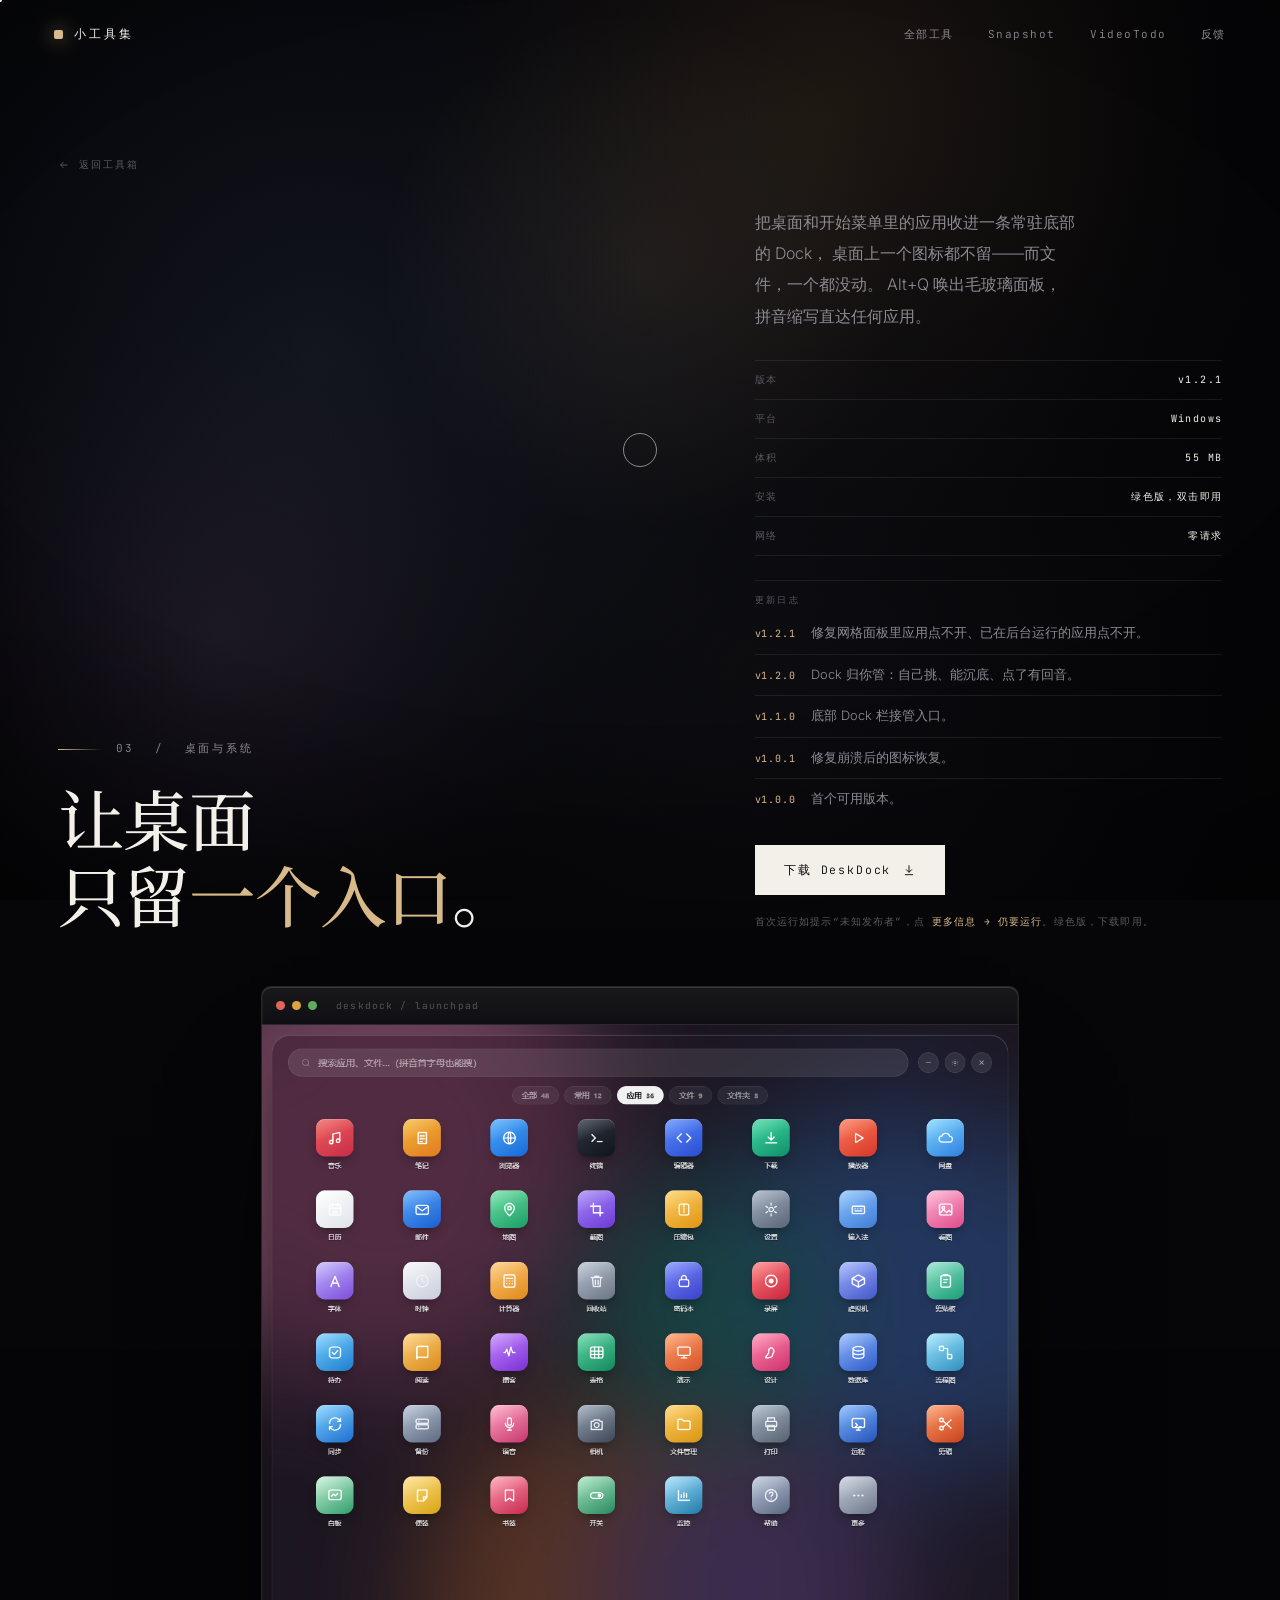
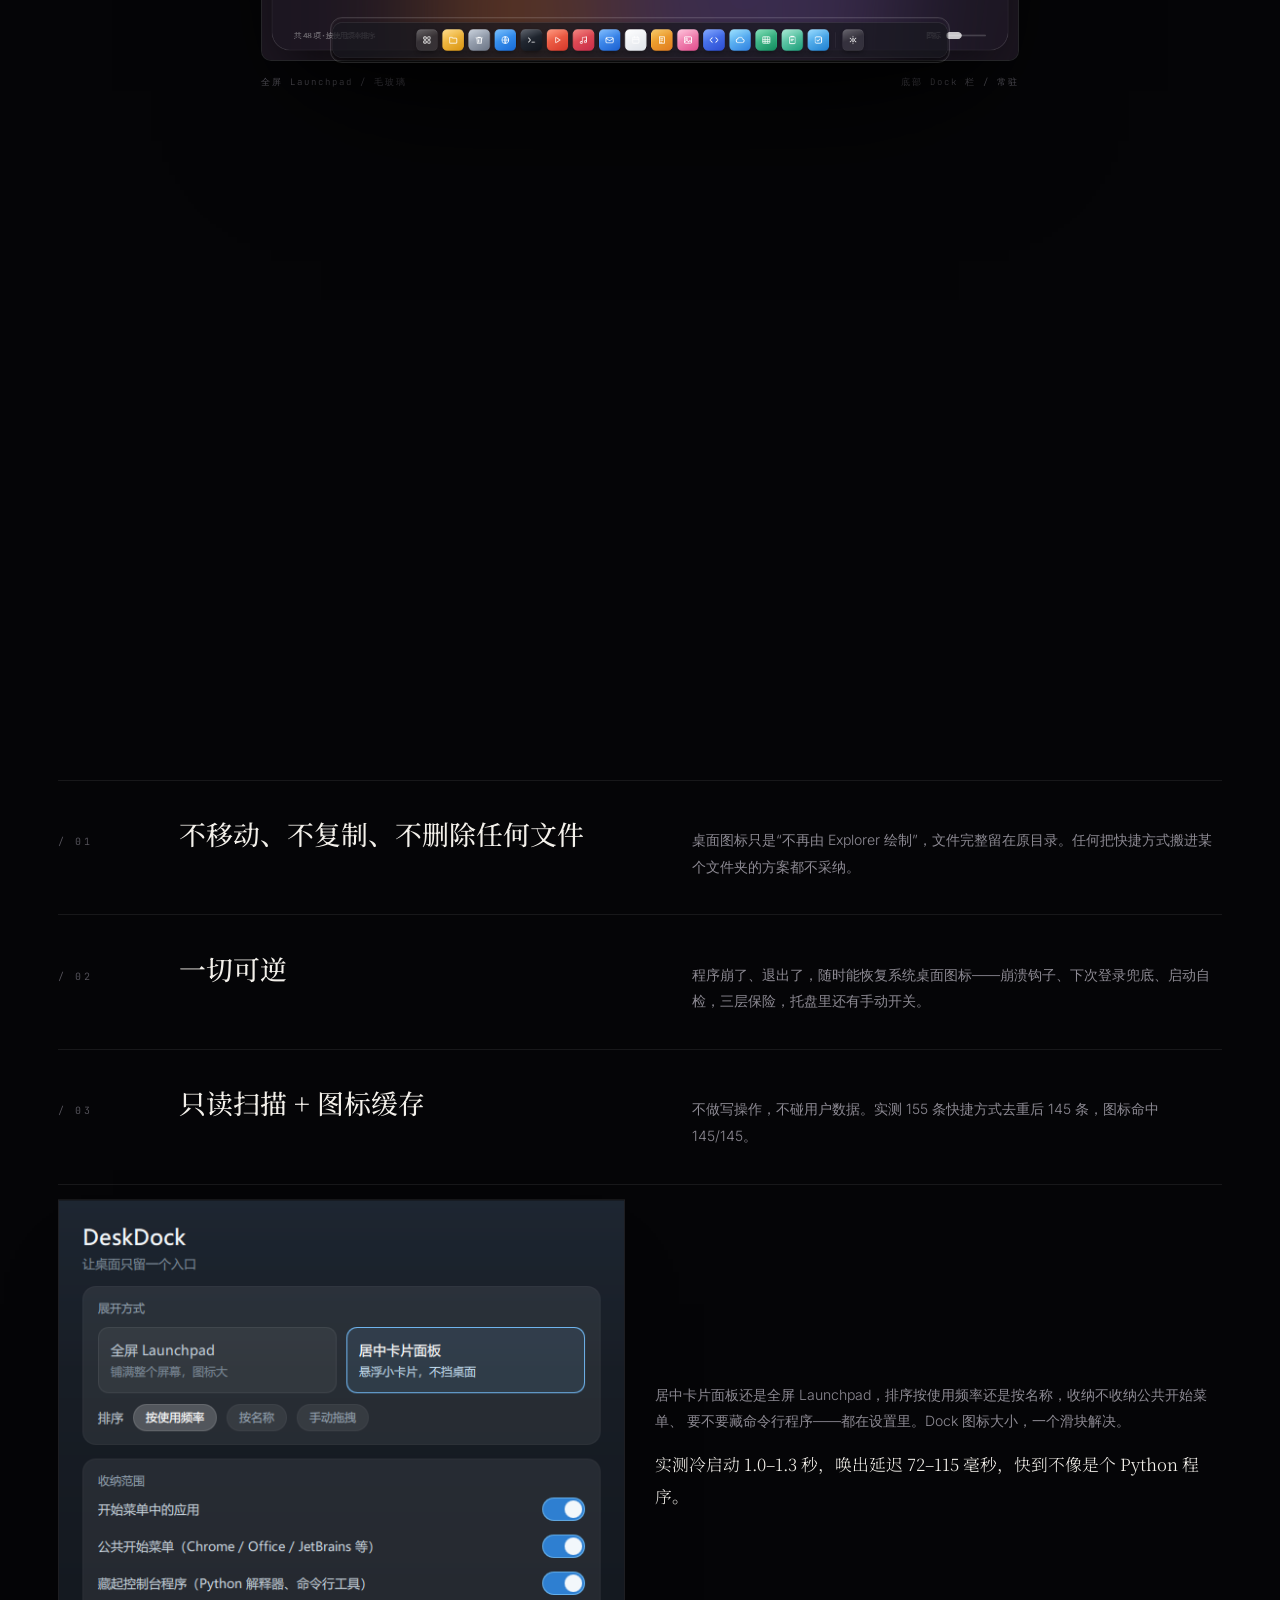
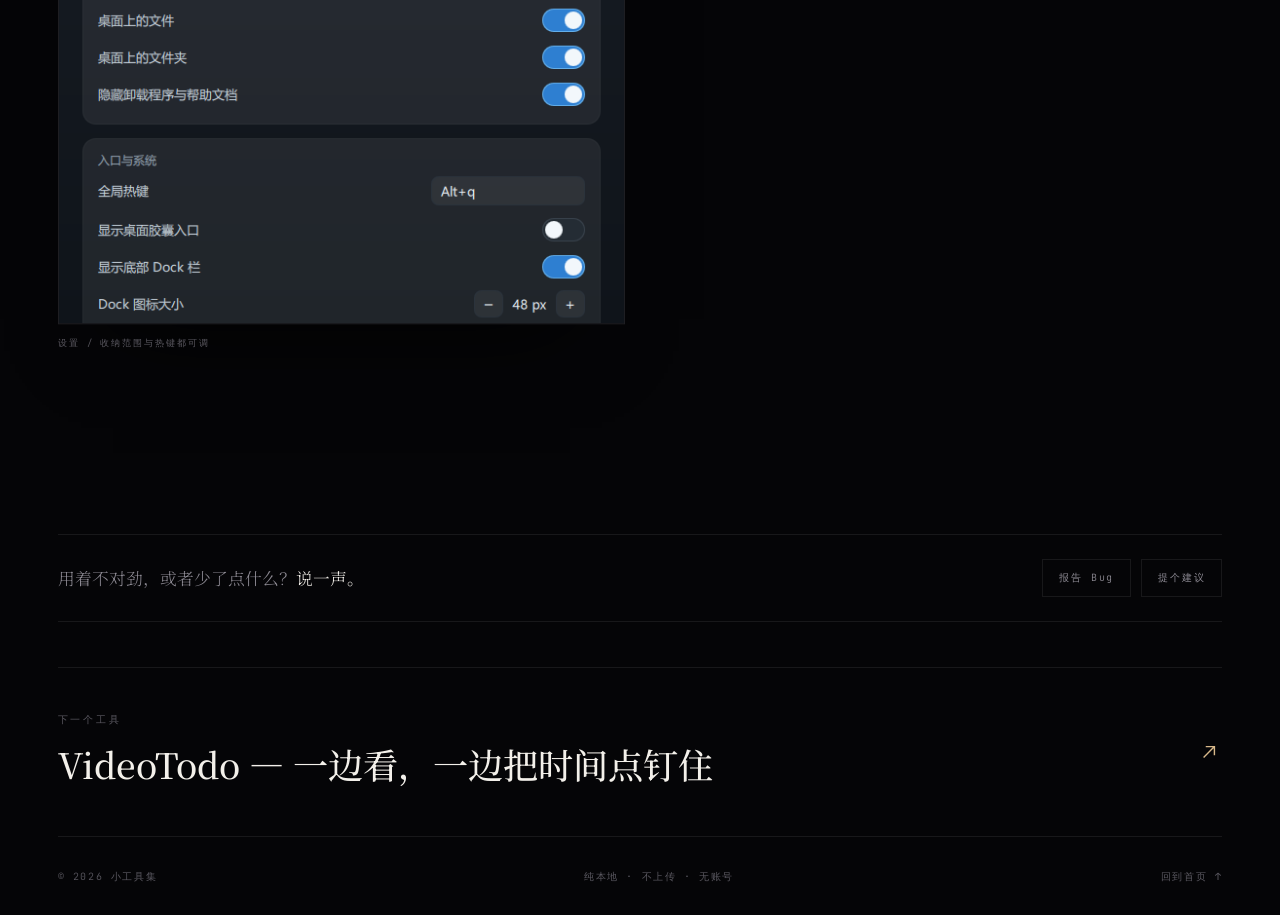
==== deskdock.html @ cf73151f "小工具集站点：目录 + 三个工具详情页 + 反馈渠道 - 首页为工具箱目录：搜索、分类筛选、索引卡，工具清单数据化（assets/tools.js） - Snapshot / VideoTodo / " ====
<!DOCTYPE html>
<html lang="zh-CN">
<head>
<meta charset="UTF-8">
<meta name="viewport" content="width=device-width, initial-scale=1">
<title>DeskDock — 让桌面只留一个入口 | 小工具集</title>
<meta name="description" content="DeskDock：把桌面和开始菜单里的应用收进一条底部 Dock，桌面一个图标都不留——文件一个都没动。">
<link rel="icon" type="image/svg+xml" href="assets/favicon.svg">
<meta property="og:title" content="DeskDock — 让桌面只留一个入口 | 小工具集">
<meta property="og:description" content="DeskDock：把桌面和开始菜单里的应用收进一条底部 Dock，桌面一个图标都不留——文件一个都没动。">
<meta property="og:image" content="https://luck-l6.github.io/toolbox/assets/og.png">
<meta property="og:type" content="website">
<meta property="og:url" content="https://luck-l6.github.io/toolbox/deskdock.html">
<meta property="og:site_name" content="小工具集">
<meta name="twitter:card" content="summary_large_image">
<link rel="preconnect" href="https://fonts.googleapis.com">
<link rel="preconnect" href="https://fonts.gstatic.com" crossorigin>
<link href="https://fonts.googleapis.com/css2?family=Instrument+Serif:ital@0;1&family=Inter:wght@300;400;500&family=JetBrains+Mono:wght@300;400;500&family=Noto+Serif+SC:wght@300;500;700&display=swap" rel="stylesheet">
<link rel="stylesheet" href="assets/style.css">
</head>
<body>

<div id="loader">
  <div class="load__mark">deskdock</div>
  <div class="load__bar"></div>
</div>

<canvas id="field"></canvas>
<div class="spot" id="spot"></div>
<div class="grain"></div>
<div class="vignette"></div>

<div class="cur" id="cur"></div>
<div class="cur-dot" id="curdot"></div>
<div class="progress" id="prog"></div>

<nav class="nav" id="nav">
  <a href="index.html" class="brand"><i></i>小工具集</a>
  <div class="nav__links">
    <a href="index.html#toolbox">全部工具</a>
    <a href="snapshot.html">Snapshot</a>
    <a href="videotodo.html">VideoTodo</a>
    <a href="feedback.html">反馈</a>
  </div>
    <button class="burger" id="burger" aria-label="打开菜单" aria-expanded="false" aria-controls="mmenu">
      <svg viewBox="0 0 24 24"><path d="M4 7h16M4 12h16M4 17h16"/></svg>
    </button>
</nav>
<div class="mmenu" id="mmenu" aria-hidden="true">
  <nav>
    <div class="mm__tag">MENU &middot; 小工具集</div>
    <a href="index.html#toolbox">全部工具</a>
    <a href="feedback.html">反馈</a>
    <a href="index.html#download">下载</a>
    <a href="index.html">回到首页</a>
  </nav>
</div>


<main class="page">

  <header class="dhead wrap">
    <a href="index.html#toolbox" class="back">
      <svg viewBox="0 0 24 24"><path d="M19 12H5m0 0 6-6m-6 6 6 6"/></svg>
      返回工具箱
    </a>

    <div class="dhead__grid">
      <div>
        <div class="eyebrow">03 &nbsp;/&nbsp; 桌面与系统</div>
        <h1>让桌面<br>只留<em style="font-style:normal;color:var(--gold)">一个入口</em>。</h1>
      </div>
      <div>
        <p class="dhead__lead">
          把桌面和开始菜单里的应用收进一条常驻底部的 Dock，
          桌面上一个图标都不留——而文件，一个都没动。
          Alt+Q 唤出毛玻璃面板，拼音缩写直达任何应用。
        </p>
        <div class="spec">
          <div><span>版本</span><b>v1.2.1</b></div>
          <div><span>平台</span><b>Windows</b></div>
          <div><span>体积</span><b>55 MB</b></div>
          <div><span>安装</span><b>绿色版，双击即用</b></div>
          <div><span>网络</span><b>零请求</b></div>
        </div>
        <div class="clg">
          <div class="clg__t">更新日志</div>
          <div class="clg__i"><b>v1.2.1</b><span>修复网格面板里应用点不开、已在后台运行的应用点不开。</span></div>
          <div class="clg__i"><b>v1.2.0</b><span>Dock 归你管：自己挑、能沉底、点了有回音。</span></div>
          <div class="clg__i"><b>v1.1.0</b><span>底部 Dock 栏接管入口。</span></div>
          <div class="clg__i"><b>v1.0.1</b><span>修复崩溃后的图标恢复。</span></div>
          <div class="clg__i"><b>v1.0.0</b><span>首个可用版本。</span></div>
        </div>
        <div style="display:flex;gap:12px;margin-top:26px;flex-wrap:wrap">
          <a href="https://github.com/luck-l6/DeskDock/releases/latest/download/DeskDock.exe" class="btn btn--fill" data-magnet rel="noopener">
            下载 DeskDock
            <svg viewBox="0 0 24 24"><path d="M12 4v12m0 0 5-5m-5 5-5-5M5 20h14"/></svg>
          </a>
        </div>
          <p class="dlwarn">首次运行如提示&ldquo;未知发布者&rdquo;，点 <b>更多信息 &rarr; 仍要运行</b>。绿色版，下载即用。</p>
      </div>
    </div>
  </header>

  <!-- 主展示：面板 + Dock 浮条 -->
  <section class="sec" style="padding-top:0">
    <div class="wrap">
      <div class="vshow rv">
        <figure class="frame">
          <div class="frame__bar"><i></i><i></i><i></i><span class="frame__url">deskdock / launchpad</span></div>
          <img src="assets/dd-panel.png" alt="DeskDock 毛玻璃全屏面板">
          <div class="frame__glare"></div>
        </figure>
        <figure class="vshow__float vshow__float--dock">
          <img src="assets/dd-dock.png" alt="DeskDock 底部 Dock 栏">
        </figure>
        <div class="vshow__cap">
          <span>全屏 Launchpad / 毛玻璃</span>
          <span>底部 Dock 栏 / 常驻</span>
        </div>
      </div>
    </div>
  </section>

  <section class="sec" style="padding-top:0">
    <div class="wrap">
      <div class="feat rv">
        <div class="feat__c"><div class="feat__n">01</div><div class="feat__t">底部 Dock</div><div class="feat__d">最常用的应用躺在屏幕底部，点一下就走，不用先唤起面板。</div></div>
        <div class="feat__c"><div class="feat__n">02</div><div class="feat__t">Alt+Q 面板</div><div class="feat__d">毛玻璃全屏面板，搜索、分类、排序，Esc 即收。</div></div>
        <div class="feat__c"><div class="feat__n">03</div><div class="feat__t">拼音直达</div><div class="feat__d">输 wx 找微信，vsc 找 VS Code——首字母缩写也能搜到。</div></div>
        <div class="feat__c"><div class="feat__n">04</div><div class="feat__t">装完自动出现</div><div class="feat__d">59 个源目录在监听，装了新软件不用手动刷新。</div></div>
      </div>
    </div>
  </section>

  <!-- 三条承诺 -->
  <section class="sec">
    <div class="wrap">
      <div class="sec__head rv">
        <div>
          <div class="sec__idx"><span class="sec__num">/</span><span class="sec__tag">PROMISES</span></div>
          <h2 class="sec__title">先说清楚它<em>不做什么</em>。</h2>
        </div>
        <p class="sec__body">这是整个设计的前提，也是它和“桌面整理工具”最大的区别。</p>
      </div>

      <div class="rules rv">
        <div class="rule">
          <div class="rule__n">/ 01</div>
          <div class="rule__t">不移动、不复制、不删除任何文件</div>
          <div class="rule__d">桌面图标只是“不再由 Explorer 绘制”，文件完整留在原目录。任何把快捷方式搬进某个文件夹的方案都不采纳。</div>
        </div>
        <div class="rule">
          <div class="rule__n">/ 02</div>
          <div class="rule__t">一切可逆</div>
          <div class="rule__d">程序崩了、退出了，随时能恢复系统桌面图标——崩溃钩子、下次登录兜底、启动自检，三层保险，托盘里还有手动开关。</div>
        </div>
        <div class="rule">
          <div class="rule__n">/ 03</div>
          <div class="rule__t">只读扫描 + 图标缓存</div>
          <div class="rule__d">不做写操作，不碰用户数据。实测 155 条快捷方式去重后 145 条，图标命中 145/145。</div>
        </div>
      </div>
    </div>
  </section>

  <!-- 设置面板 -->
  <section class="sec" style="padding-top:0">
    <div class="wrap">
      <div class="duo rv">
        <div data-parallax="0.03">
          <div class="plate"><img src="assets/dd-settings.png" alt="DeskDock 设置面板"></div>
          <div class="plate__cap">设置 / 收纳范围与热键都可调</div>
        </div>
        <div>
          <div class="rule__d" style="padding-top:8px">
            居中卡片面板还是全屏 Launchpad，排序按使用频率还是按名称，收纳不收纳公共开始菜单、
            要不要藏命令行程序——都在设置里。Dock 图标大小，一个滑块解决。
          </div>
          <div class="rule__d" style="margin-top:14px;color:var(--paper);font-family:var(--hans);font-size:1.05rem">
            实测冷启动 1.0–1.3 秒，唤出延迟 72–115 毫秒，快到不像是个 Python 程序。
          </div>
        </div>
      </div>
    </div>
  </section>

  <div class="wrap">
    <div class="fbline">
      <p>用着不对劲，或者少了点什么？<em>说一声。</em></p>
      <div class="fbline__acts">
        <a href="feedback.html?tool=deskdock&amp;type=bug">报告 Bug</a>
        <a href="feedback.html?tool=deskdock&amp;type=feature">提个建议</a>
      </div>
    </div>
  </div>

  <div class="wrap">
    <a href="videotodo.html" class="next">
      <div>
        <div class="next__k">下一个工具</div>
        <div class="next__n">VideoTodo — 一边看，一边把时间点钉住</div>
      </div>
      <svg viewBox="0 0 24 24"><path d="M7 17 17 7M9 7h8v8"/></svg>
    </a>
  </div>

  <footer class="wrap foot">
    <span>&copy; 2026 小工具集</span>
    <span>纯本地 &middot; 不上传 &middot; 无账号</span>
    <a href="index.html">回到首页 ↑</a>
  </footer>

</main>

<script src="assets/tools.js"></script>
<script src="assets/app.js"></script>
</body>
</html>
---- assets/style.css ----
/* ============================================================
   小工具集 —— 共享样式
   ============================================================ */
*,*::before,*::after{box-sizing:border-box;margin:0;padding:0}

:root{
  --void:#050507;
  --ink:#0a0a0d;
  --paper:#f3f0ea;
  --dim:#8d8a93;
  --dim2:#5a5860;
  --gold:#d8b98a;
  --gold-lt:#f0dcc0;
  --line:rgba(255,255,255,.08);
  --line-2:rgba(255,255,255,.16);
  --ease:cubic-bezier(.22,1,.36,1);
  --ease-io:cubic-bezier(.65,.05,.36,1);
  --sans:"Inter","PingFang SC","Microsoft YaHei",system-ui,sans-serif;
  --hans:"Noto Serif SC","Songti SC","PingFang SC",serif;
  --mono:"JetBrains Mono",ui-monospace,SFMono-Regular,monospace;
}

html{scroll-behavior:smooth}
body{
  background:var(--void);color:var(--paper);font-family:var(--sans);font-weight:300;
  line-height:1.6;overflow-x:hidden;-webkit-font-smoothing:antialiased;text-rendering:optimizeLegibility;
}
img{display:block;max-width:100%}
a{color:inherit;text-decoration:none}
button{font:inherit;color:inherit;background:none;border:0;cursor:pointer}
input{font:inherit}
::selection{background:var(--gold);color:#0a0a0d}
:focus-visible{outline:1px solid var(--gold);outline-offset:4px}

/* ---------- 背景层 ---------- */
#field{position:fixed;inset:0;z-index:0;pointer-events:none;opacity:.9}
.grain{
  position:fixed;inset:-50%;z-index:2;pointer-events:none;opacity:.055;mix-blend-mode:overlay;
  background-image:url("data:image/svg+xml,%3Csvg xmlns='http://www.w3.org/2000/svg' width='240' height='240'%3E%3Cfilter id='n'%3E%3CfeTurbulence type='fractalNoise' baseFrequency='.82' numOctaves='4' stitchTiles='stitch'/%3E%3C/filter%3E%3Crect width='100%25' height='100%25' filter='url(%23n)'/%3E%3C/svg%3E");
  animation:grain 6s steps(6) infinite;
}
@keyframes grain{0%{transform:translate(0,0)}20%{transform:translate(-3%,2%)}40%{transform:translate(2%,-3%)}60%{transform:translate(-2%,-2%)}80%{transform:translate(3%,1%)}100%{transform:translate(0,0)}}
.spot{
  position:fixed;inset:0;z-index:1;pointer-events:none;mix-blend-mode:screen;
  background:radial-gradient(420px circle at var(--mx,50%) var(--my,30%),rgba(216,185,138,.075),transparent 62%);
}
.vignette{position:fixed;inset:0;z-index:1;pointer-events:none;background:radial-gradient(120% 90% at 50% 40%,transparent 45%,rgba(0,0,0,.62) 100%)}

/* ---------- 光标 ---------- */
.cur,.cur-dot{position:fixed;top:0;left:0;z-index:9999;pointer-events:none;border-radius:50%;mix-blend-mode:difference}
.cur{width:34px;height:34px;border:1px solid rgba(255,255,255,.55);margin:-17px 0 0 -17px;transition:width .3s var(--ease),height .3s var(--ease),margin .3s var(--ease),border-color .3s}
.cur-dot{width:4px;height:4px;background:#fff;margin:-2px 0 0 -2px}
body.hovering .cur{width:64px;height:64px;margin:-32px 0 0 -32px;border-color:rgba(216,185,138,.9)}
@media (hover:none){.cur,.cur-dot{display:none}}

/* ---------- 载入 ---------- */
#loader{position:fixed;inset:0;z-index:10000;background:var(--void);display:grid;place-items:center;transition:transform 1.1s var(--ease),opacity .8s ease .25s}
#loader.done{transform:translateY(-101%);opacity:0;pointer-events:none}
.load__mark{font-family:var(--mono);font-size:11px;letter-spacing:.5em;text-transform:uppercase;color:var(--dim);opacity:0;animation:loadIn .9s var(--ease) .1s forwards}
.load__bar{position:absolute;bottom:0;left:0;height:1px;width:0;background:var(--gold);animation:loadBar 1.5s var(--ease-io) forwards}
@keyframes loadIn{to{opacity:1;letter-spacing:.32em}}
@keyframes loadBar{to{width:100%}}

/* ---------- 布局 ---------- */
.page{position:relative;z-index:3}
.wrap{width:min(1220px,91vw);margin:0 auto}
.progress{position:fixed;top:0;left:0;height:1px;width:100%;background:var(--gold);transform:scaleX(0);transform-origin:0 50%;z-index:1000;opacity:.65}

/* ---------- 导航 ---------- */
.nav{position:fixed;top:0;left:0;right:0;z-index:900;display:flex;align-items:center;justify-content:space-between;padding:22px min(4.5vw,54px);transition:padding .5s var(--ease),background .5s ease,border-color .5s;border-bottom:1px solid transparent}
.nav.shrink{padding:14px min(4.5vw,54px);background:rgba(5,5,7,.62);backdrop-filter:blur(18px) saturate(1.4);-webkit-backdrop-filter:blur(18px) saturate(1.4);border-bottom-color:var(--line)}
.brand{display:flex;align-items:center;gap:11px;font-family:var(--mono);font-size:12px;letter-spacing:.24em;color:var(--paper)}
.brand i{width:9px;height:9px;display:block;background:var(--gold);border-radius:2px;box-shadow:0 0 20px rgba(216,185,138,.85);animation:pulse 3.4s ease-in-out infinite}
@keyframes pulse{0%,100%{opacity:1;transform:scale(1)}50%{opacity:.45;transform:scale(.78)}}
.nav__links{display:flex;gap:34px;font-family:var(--mono);font-size:11px;letter-spacing:.14em;color:var(--dim)}
.nav__links a{position:relative;padding:4px 0;transition:color .35s}
.nav__links a::after{content:"";position:absolute;left:0;bottom:0;width:100%;height:1px;background:var(--gold);transform:scaleX(0);transform-origin:0 50%;transition:transform .45s var(--ease)}
.nav__links a:hover,.nav__links a[aria-current]{color:var(--paper)}
.nav__links a:hover::after,.nav__links a[aria-current]::after{transform:scaleX(1)}
@media(max-width:760px){.nav__links{display:none}}

/* ---------- 文字 ---------- */
.eyebrow{display:flex;align-items:center;gap:14px;font-family:var(--mono);font-size:11px;letter-spacing:.26em;color:var(--dim)}
.eyebrow::before{content:"";width:44px;height:1px;background:linear-gradient(90deg,var(--gold),transparent)}
.mask{display:inline-block;overflow:hidden;vertical-align:bottom;padding-bottom:.14em;margin-bottom:-.14em}
.mask > span{display:inline-block;transform:translateY(112%);transition:transform 1.2s var(--ease)}
.ready .mask > span{transform:translateY(0)}

/* ---------- HERO ---------- */
.hero{min-height:min(100svh,900px);display:grid;grid-template-columns:minmax(0,1.3fr) minmax(0,.78fr);gap:clamp(34px,5vw,80px);align-items:center;padding:150px 0 80px;position:relative}
@media(max-width:980px){.hero{grid-template-columns:1fr;min-height:auto;padding:130px 0 60px;gap:46px}}
.hero__title{font-family:var(--hans);font-weight:500;font-size:clamp(2.6rem,6.2vw,5.6rem);line-height:1.1;letter-spacing:-.02em;margin:30px 0 0}
.hero__title .line{display:block}
.hero__sub{max-width:36ch;margin-top:32px;color:var(--dim);font-size:clamp(.95rem,1.1vw,1.05rem);line-height:1.9;opacity:0;transform:translateY(18px);transition:opacity 1s ease .7s,transform 1s var(--ease) .7s}
.ready .hero__sub{opacity:1;transform:none}
.hero__actions{display:flex;gap:14px;margin-top:38px;flex-wrap:wrap;opacity:0;transform:translateY(18px);transition:opacity 1s ease .9s,transform 1s var(--ease) .9s}
.ready .hero__actions{opacity:1;transform:none}

/* ---------- 索引卡 ---------- */
.index{
  border:1px solid var(--line);background:linear-gradient(180deg,rgba(255,255,255,.035),rgba(255,255,255,.008));
  backdrop-filter:blur(20px);-webkit-backdrop-filter:blur(20px);
  padding:26px 24px 20px;position:relative;overflow:hidden;
  opacity:0;transform:translateY(24px);transition:opacity 1s ease .95s,transform 1s var(--ease) .95s;
}
.ready .index{opacity:1;transform:none}
.index::before{content:"";position:absolute;left:0;top:0;width:100%;height:1px;background:linear-gradient(90deg,transparent,var(--gold),transparent);opacity:.5}
.index__head{display:flex;justify-content:space-between;align-items:baseline;padding-bottom:14px;border-bottom:1px solid var(--line);font-family:var(--mono);font-size:9.5px;letter-spacing:.3em;color:var(--dim2)}
.index__head b{color:var(--gold);font-weight:400}
.index__row{display:grid;grid-template-columns:26px 1fr auto;gap:12px;align-items:center;padding:15px 8px 15px 0;border-bottom:1px solid var(--line);position:relative;transition:padding .45s var(--ease),color .35s}
.index__row::after{content:"";position:absolute;left:0;bottom:-1px;width:100%;height:1px;background:var(--gold);transform:scaleX(0);transform-origin:0 50%;transition:transform .5s var(--ease)}
.index__row:hover{padding-left:8px}
.index__row:hover::after{transform:scaleX(1)}
.index__row:hover .index__name{color:var(--gold)}
.index__no{font-family:var(--mono);font-size:9.5px;color:var(--dim2);letter-spacing:.1em}
.index__name{font-family:var(--hans);font-size:.95rem;font-weight:500;transition:color .35s}
.index__cat{font-family:var(--mono);font-size:9px;letter-spacing:.16em;color:var(--dim2)}
.index__row.dev{opacity:.55}
.index__foot{margin-top:16px;font-family:var(--mono);font-size:9px;letter-spacing:.2em;color:var(--dim2);display:flex;justify-content:space-between}

/* ---------- 按钮 ---------- */
.btn{position:relative;display:inline-flex;align-items:center;gap:11px;padding:15px 28px;border:1px solid var(--line-2);font-family:var(--mono);font-size:11.5px;letter-spacing:.16em;color:var(--paper);overflow:hidden;isolation:isolate;transition:color .45s var(--ease),border-color .45s,transform .5s var(--ease);will-change:transform}
.btn::before{content:"";position:absolute;inset:0;z-index:-1;background:linear-gradient(100deg,var(--gold),var(--gold-lt));transform:translateY(101%);transition:transform .55s var(--ease)}
.btn:hover{color:#07070a;border-color:var(--gold)}
.btn:hover::before{transform:translateY(0)}
.btn--fill{background:var(--paper);color:#07070a;border-color:var(--paper)}
.btn--fill::before{background:linear-gradient(100deg,var(--gold),var(--gold-lt))}
.btn svg{width:14px;height:14px;stroke:currentColor;fill:none;stroke-width:1.6;transition:transform .45s var(--ease)}
.btn:hover svg{transform:translate(2px,-2px)}

/* ---------- 跑马灯 ---------- */
.ticker{border-top:1px solid var(--line);border-bottom:1px solid var(--line);overflow:hidden;padding:19px 0;position:relative}
.ticker__in{display:flex;width:max-content;animation:slide 40s linear infinite}
.ticker:hover .ticker__in{animation-play-state:paused}
.ticker span{font-family:var(--mono);font-size:11px;letter-spacing:.28em;color:var(--dim2);padding:0 26px;white-space:nowrap;display:flex;align-items:center;gap:26px}
.ticker b{color:var(--gold);font-weight:400;font-size:8px}
@keyframes slide{to{transform:translateX(-50%)}}

/* ---------- 章节 ---------- */
.sec{padding:clamp(80px,11vh,130px) 0;position:relative}
.sec__head{display:flex;justify-content:space-between;align-items:flex-end;gap:30px;flex-wrap:wrap;margin-bottom:clamp(34px,5vh,54px)}
.sec__idx{display:flex;align-items:baseline;gap:16px;margin-bottom:16px}
.sec__num{font-family:var(--mono);font-size:clamp(1.9rem,3.2vw,2.8rem);font-weight:300;line-height:1;color:transparent;-webkit-text-stroke:1px rgba(216,185,138,.42);letter-spacing:-.02em}
.sec__tag{font-family:var(--mono);font-size:10px;letter-spacing:.3em;color:var(--dim2)}
.sec__title{font-family:var(--hans);font-weight:500;font-size:clamp(1.6rem,3.2vw,2.7rem);line-height:1.34;letter-spacing:-.012em}
.sec__title em{font-style:normal;color:var(--gold)}
.sec__body{color:var(--dim);font-size:.95rem;line-height:1.95;max-width:34ch}

/* ---------- 工具箱工具栏 ---------- */
.bar{display:flex;gap:14px;align-items:center;flex-wrap:wrap;margin-bottom:26px}
.finder{display:flex;align-items:center;gap:12px;flex:1 1 300px;min-width:240px;height:52px;padding:0 18px;border:1px solid var(--line);background:rgba(255,255,255,.018);transition:border-color .4s,background .4s}
.finder:focus-within{border-color:rgba(216,185,138,.45);background:rgba(216,185,138,.035)}
.finder svg{width:15px;height:15px;stroke:var(--dim2);fill:none;stroke-width:1.7;flex:0 0 auto}
.finder input{flex:1;background:none;border:0;outline:0;color:var(--paper);font-size:.92rem;font-weight:300;min-width:0}
.finder input::placeholder{color:var(--dim2)}
.finder kbd{font-family:var(--mono);font-size:9.5px;color:var(--dim2);border:1px solid var(--line);border-radius:3px;padding:3px 7px;line-height:1}
.chips{display:flex;gap:7px;flex-wrap:wrap}
.chip{font-family:var(--mono);font-size:10px;letter-spacing:.14em;color:var(--dim);border:1px solid var(--line);padding:9px 15px;transition:color .35s,border-color .35s,background .35s}
.chip i{font-style:normal;color:var(--dim2);margin-left:6px;font-size:9px}
.chip:hover{color:var(--paper);border-color:var(--line-2)}
.chip.on{color:#08080a;background:var(--gold);border-color:var(--gold)}
.chip.on i{color:rgba(0,0,0,.45)}

/* ---------- 工具网格 ---------- */
.tools{display:grid;grid-template-columns:repeat(3,1fr);border-top:1px solid var(--line);border-left:1px solid var(--line)}
@media(max-width:900px){.tools{grid-template-columns:repeat(2,1fr)}}
@media(max-width:600px){.tools{grid-template-columns:1fr}}
.tool{
  background:var(--void);padding:clamp(24px,2.4vw,32px);position:relative;overflow:hidden;
  display:flex;flex-direction:column;min-height:268px;
  border-right:1px solid var(--line);border-bottom:1px solid var(--line);
  transition:background .5s ease;
  animation:cardIn .75s var(--ease) backwards;
}
.tool:nth-child(1){animation-delay:.02s}
.tool:nth-child(2){animation-delay:.09s}
.tool:nth-child(3){animation-delay:.16s}
.tool:nth-child(4){animation-delay:.23s}
.tool:nth-child(5){animation-delay:.30s}
.tool:nth-child(6){animation-delay:.37s}
@keyframes cardIn{from{opacity:0;transform:translateY(22px)}to{opacity:1;transform:none}}
.tool::after{content:"";position:absolute;inset:0;opacity:0;transition:opacity .6s;pointer-events:none;background:radial-gradient(340px circle at var(--cx,50%) var(--cy,50%),rgba(216,185,138,.1),transparent 62%)}
.tool:hover{background:#08080b}
.tool:hover::after{opacity:1}
.tool__top{display:flex;justify-content:space-between;align-items:center;font-family:var(--mono);font-size:9.5px;letter-spacing:.24em;color:var(--dim2)}
.tool__st{display:flex;align-items:center;gap:6px;color:var(--gold);font-size:9px;letter-spacing:.16em}
.tool__st i{width:5px;height:5px;border-radius:50%;background:var(--gold);box-shadow:0 0 10px var(--gold)}
.tool__st--dev{color:var(--dim2)}
.tool__st--dev i{background:var(--dim2);box-shadow:none;animation:pulse 2.4s ease-in-out infinite}
.tool__icon{width:40px;height:40px;margin:26px 0 0;color:var(--gold);opacity:.9;transition:transform .55s var(--ease),opacity .4s}
.tool__icon svg{width:100%;height:100%;stroke:currentColor;fill:none;stroke-width:1.35;stroke-linecap:round;stroke-linejoin:round}
.tool:hover .tool__icon{transform:translateY(-3px) scale(1.06);opacity:1}
.tool__name{font-family:var(--hans);font-size:1.22rem;font-weight:500;margin:16px 0 7px;letter-spacing:.005em;transition:color .4s}
.tool:hover .tool__name{color:var(--gold)}
.tool__desc{font-size:.85rem;color:var(--dim);line-height:1.75;flex:1}
.tool__foot{display:flex;justify-content:space-between;align-items:center;margin-top:20px;padding-top:14px;border-top:1px solid var(--line);font-family:var(--mono);font-size:9px;letter-spacing:.16em;color:var(--dim2)}
.tool__go{width:26px;height:26px;display:grid;place-items:center;border:1px solid var(--line);transition:background .4s,border-color .4s,transform .45s var(--ease)}
.tool__go svg{width:11px;height:11px;stroke:currentColor;fill:none;stroke-width:1.8}
.tool:hover .tool__go{background:var(--gold);border-color:var(--gold);color:#08080a;transform:translate(2px,-2px)}

.tool--soon{background:rgba(255,255,255,.012)}
.tool--soon .soon{font-family:var(--mono);font-size:9.5px;letter-spacing:.24em;color:var(--dim2);margin-bottom:14px}
.tool--soon p{font-family:var(--hans);font-size:1.02rem;color:var(--dim);line-height:1.7;max-width:22ch}
.tool--soon span{display:block;margin-top:16px;font-family:var(--mono);font-size:9px;letter-spacing:.2em;color:var(--dim2)}

.empty{padding:70px 0;text-align:center;color:var(--dim2);font-family:var(--mono);font-size:11px;letter-spacing:.24em;display:none}
.empty.on{display:block}

/* ---------- 渐显 ---------- */
.rv{opacity:0;transform:translateY(28px);transition:opacity 1s var(--ease),transform 1s var(--ease)}
.rv.in{opacity:1;transform:none}
.rv-d1{transition-delay:.08s}.rv-d2{transition-delay:.16s}.rv-d3{transition-delay:.24s}

/* ---------- 原则 ---------- */
.rules{border-top:1px solid var(--line)}
.rule{display:grid;grid-template-columns:70px 1fr 1.15fr;gap:clamp(18px,4vw,60px);align-items:baseline;padding:clamp(24px,3.8vh,40px) 0;border-bottom:1px solid var(--line);position:relative;transition:padding .6s var(--ease)}
.rule::before{content:"";position:absolute;left:0;right:0;top:0;height:1px;background:var(--gold);transform:scaleX(0);transform-origin:0 50%;transition:transform .8s var(--ease)}
.rule:hover::before{transform:scaleX(1)}
.rule:hover{padding-left:16px}
.rule__n{font-family:var(--mono);font-size:10px;letter-spacing:.28em;color:var(--dim2)}
.rule__t{font-family:var(--hans);font-size:clamp(1.2rem,2.1vw,1.7rem);font-weight:500;line-height:1.4}
.rule__d{color:var(--dim);font-size:.88rem;line-height:1.9}
@media(max-width:700px){.rule{grid-template-columns:1fr;gap:10px}.rule__n{margin-bottom:4px}}

/* ---------- CTA ---------- */
.cta{padding:clamp(90px,14vh,160px) 0 clamp(70px,9vh,110px);text-align:center;position:relative;overflow:hidden}
.cta::before{content:"";position:absolute;left:50%;top:50%;width:min(900px,120vw);height:min(900px,120vw);transform:translate(-50%,-50%);pointer-events:none;background:radial-gradient(circle,rgba(216,185,138,.1),transparent 62%);animation:breathe 7s ease-in-out infinite}
@keyframes breathe{0%,100%{opacity:.55;transform:translate(-50%,-50%) scale(1)}50%{opacity:1;transform:translate(-50%,-50%) scale(1.12)}}
.cta h2{font-family:var(--hans);font-weight:500;font-size:clamp(2rem,5vw,4rem);line-height:1.22;letter-spacing:-.02em;position:relative}
.cta h2 em{font-style:normal;color:var(--gold)}
.cta p{color:var(--dim);margin:24px auto 0;max-width:40ch;position:relative}
.cta__row{display:flex;gap:14px;justify-content:center;margin-top:40px;position:relative;flex-wrap:wrap}

/* ---------- 页脚 ---------- */
.foot{border-top:1px solid var(--line);padding:32px 0 30px;display:flex;justify-content:space-between;gap:20px;align-items:center;flex-wrap:wrap;font-family:var(--mono);font-size:10px;letter-spacing:.16em;color:var(--dim2)}
.foot a:hover{color:var(--gold)}

/* ============================================================
   详情页
   ============================================================ */
.dhead{padding:clamp(130px,17vh,190px) 0 clamp(40px,6vh,70px);position:relative}
.back{display:inline-flex;align-items:center;gap:9px;font-family:var(--mono);font-size:10px;letter-spacing:.2em;color:var(--dim2);margin-bottom:34px;transition:color .35s}
.back svg{width:12px;height:12px;stroke:currentColor;fill:none;stroke-width:1.8;transition:transform .4s var(--ease)}
.back:hover{color:var(--gold)}
.back:hover svg{transform:translateX(-3px)}
.dhead__grid{display:grid;grid-template-columns:minmax(0,1.15fr) minmax(0,.85fr);gap:clamp(30px,5vw,70px);align-items:end}
@media(max-width:880px){.dhead__grid{grid-template-columns:1fr;gap:30px}}
.dhead h1{font-family:var(--hans);font-weight:500;font-size:clamp(2.2rem,5.2vw,4.2rem);line-height:1.14;letter-spacing:-.02em;margin-top:22px}
.dhead__lead{color:var(--dim);font-size:1rem;line-height:1.95;max-width:32ch}
.spec{border-top:1px solid var(--line);margin-top:28px}
.spec div{display:flex;justify-content:space-between;padding:11px 0;border-bottom:1px solid var(--line);font-family:var(--mono);font-size:10px;letter-spacing:.14em;color:var(--dim2)}
.spec div b{color:var(--paper);font-weight:400}

.pin{position:relative;height:280vh}
.pin__stick{position:sticky;top:0;height:100svh;display:grid;grid-template-columns:minmax(0,1.45fr) minmax(0,.58fr);align-items:center;gap:clamp(24px,4vw,64px)}
@media(max-width:900px){.pin{height:auto}.pin__stick{position:static;height:auto;grid-template-columns:1fr;padding:50px 0}}
.stage{perspective:1500px;perspective-origin:50% 45%}
.stage__inner{transform-style:preserve-3d;will-change:transform;transform:rotateX(26deg) scale(.9) translateZ(0)}

.frame{position:relative;overflow:hidden;background:#0c0c10;border:1px solid rgba(255,255,255,.1);box-shadow:0 90px 140px -60px rgba(0,0,0,.95),0 30px 60px -30px rgba(0,0,0,.8),0 0 0 1px rgba(255,255,255,.04) inset,0 1px 0 rgba(255,255,255,.11) inset}
.frame__bar{display:flex;align-items:center;gap:7px;padding:11px 14px;background:linear-gradient(180deg,rgba(255,255,255,.055),rgba(255,255,255,.012));border-bottom:1px solid rgba(255,255,255,.075)}
.frame__bar i{width:9px;height:9px;border-radius:50%;background:rgba(255,255,255,.16)}
.frame__bar i:nth-child(1){background:#e0655a}.frame__bar i:nth-child(2){background:#d9a441}.frame__bar i:nth-child(3){background:#5fae5c}
.frame__url{margin-left:12px;font-family:var(--mono);font-size:9.5px;letter-spacing:.12em;color:rgba(255,255,255,.3)}
.frame__glare{position:absolute;inset:0;pointer-events:none;opacity:0;transition:opacity .6s;background:radial-gradient(600px circle at var(--gx,50%) var(--gy,50%),rgba(255,255,255,.1),transparent 45%)}
.frame:hover .frame__glare{opacity:1}
.frame img{width:100%;display:block}

.steps{display:flex;flex-direction:column;gap:2px}
.step{padding:16px 0 16px 22px;border-left:1px solid var(--line);position:relative;opacity:.3;transition:opacity .6s var(--ease),padding .6s var(--ease)}
.step::before{content:"";position:absolute;left:-1px;top:0;bottom:0;width:1px;background:var(--gold);transform:scaleY(0);transform-origin:50% 0;transition:transform .7s var(--ease)}
.step.on{opacity:1;padding-left:28px}
.step.on::before{transform:scaleY(1)}
.step__k{font-family:var(--mono);font-size:9.5px;letter-spacing:.28em;color:var(--gold);opacity:0;transition:opacity .5s}
.step.on .step__k{opacity:1}
.step__t{font-family:var(--hans);font-size:1rem;font-weight:500;margin-top:5px}
.step__d{font-size:.81rem;color:var(--dim);margin-top:4px;line-height:1.72;max-height:0;overflow:hidden;transition:max-height .6s var(--ease),opacity .5s;opacity:0}
.step.on .step__d{max-height:84px;opacity:1}

.strip{overflow:hidden;padding:clamp(38px,5vh,64px) 0;border-top:1px solid var(--line);border-bottom:1px solid var(--line);margin-top:clamp(50px,8vh,90px)}
.strip__rail{display:flex;gap:24px;width:max-content;will-change:transform;padding-left:4.5vw}
.strip figure{width:clamp(280px,32vw,460px);flex:0 0 auto;overflow:hidden;border:1px solid var(--line);position:relative;background:#0c0c10;transition:border-color .5s,transform .6s var(--ease)}
.strip figure:hover{border-color:rgba(216,185,138,.5);transform:translateY(-6px)}
.strip img{width:100%;opacity:.7;transition:opacity .6s ease}
.strip figure:hover img{opacity:1}
.strip figcaption{position:absolute;left:0;right:0;bottom:0;padding:11px 14px;font-family:var(--mono);font-size:9px;letter-spacing:.22em;color:var(--dim);background:linear-gradient(0deg,rgba(0,0,0,.92),transparent)}

.duo{display:grid;grid-template-columns:1fr 1fr;gap:clamp(18px,2.4vw,34px);align-items:start}
.duo > div:nth-child(2){margin-top:clamp(30px,7vw,90px)}
@media(max-width:760px){.duo{grid-template-columns:1fr}.duo > div:nth-child(2){margin-top:0}}
.plate{overflow:hidden;border:1px solid var(--line);background:#0b0b0f;box-shadow:0 50px 90px -55px #000}
.plate img{width:100%}
.plate__cap{font-family:var(--mono);font-size:9px;letter-spacing:.22em;color:var(--dim2);margin-top:12px}

/* 主图 + 浮窗 */
.vshow{position:relative;max-width:860px;margin:0 auto;padding:0 clamp(0px,4vw,56px)}
.vshow .frame{border-radius:10px}
.vshow__float{
  position:absolute;right:0;top:-56px;width:min(300px,36%);z-index:5;
  border-radius:8px;overflow:hidden;
  border:1px solid rgba(255,255,255,.14);
  box-shadow:0 50px 90px -35px rgba(0,0,0,.95),0 0 0 1px rgba(255,255,255,.05) inset;
  will-change:transform;
}
.vshow__float--dock{
  top:auto;bottom:clamp(10px,2.4vw,26px);right:auto;left:50%;
  transform:translateX(-50%);
  width:min(620px,82%);
  border-radius:12px;
  transition:transform .6s var(--ease);
}
.vshow:hover .vshow__float--dock{transform:translateX(-50%) translateY(-8px)}
.vshow__float img{width:100%;display:block}
.vshow__cap{display:flex;justify-content:space-between;margin-top:14px;font-family:var(--mono);font-size:9px;letter-spacing:.22em;color:var(--dim2)}
@media(max-width:760px){.vshow__float{top:-30px;right:-6px}}

.feat{display:grid;grid-template-columns:repeat(4,1fr);gap:1px;background:var(--line);border:1px solid var(--line);margin-top:clamp(46px,7vh,80px)}
@media(max-width:900px){.feat{grid-template-columns:repeat(2,1fr)}}
@media(max-width:520px){.feat{grid-template-columns:1fr}}
.feat__c{background:var(--void);padding:clamp(22px,2.4vw,34px);position:relative;overflow:hidden;transition:background .5s ease}
.feat__c::after{content:"";position:absolute;inset:0;opacity:0;transition:opacity .6s;background:radial-gradient(300px circle at var(--cx,50%) var(--cy,50%),rgba(216,185,138,.09),transparent 60%)}
.feat__c:hover{background:#08080b}
.feat__c:hover::after{opacity:1}
.feat__n{font-family:var(--mono);font-size:9.5px;letter-spacing:.28em;color:var(--gold);opacity:.7}
.feat__t{font-family:var(--hans);font-size:1rem;font-weight:500;margin:15px 0 8px}
.feat__d{font-size:.81rem;color:var(--dim);line-height:1.8}

.next{display:flex;justify-content:space-between;align-items:center;gap:24px;border-top:1px solid var(--line);padding:44px 0;flex-wrap:wrap;transition:padding .6s var(--ease)}
.next:hover{padding-left:14px}
.next__k{font-family:var(--mono);font-size:9.5px;letter-spacing:.3em;color:var(--dim2)}
.next__n{font-family:var(--hans);font-size:clamp(1.4rem,3vw,2.2rem);font-weight:500;margin-top:8px;transition:color .4s}
.next:hover .next__n{color:var(--gold)}
.next svg{width:26px;height:26px;stroke:var(--gold);fill:none;stroke-width:1.3;transition:transform .5s var(--ease)}
.next:hover svg{transform:translate(6px,-6px)}

@media (prefers-reduced-motion:reduce){
  *{animation-duration:.001ms!important;animation-iteration-count:1!important;transition-duration:.001ms!important;scroll-behavior:auto!important}
  .mask > span{transform:none!important}
  .hero__sub,.hero__actions,.index{opacity:1!important;transform:none!important}
  .rv{opacity:1!important;transform:none!important}
}

/* ============================================================
   反馈页
   ============================================================ */
.fb{padding-bottom:clamp(60px,9vh,110px)}
.fb__grid{display:grid;grid-template-columns:minmax(0,.72fr) minmax(0,1.28fr);gap:clamp(36px,5.5vw,88px);align-items:start}
@media(max-width:920px){.fb__grid{grid-template-columns:1fr;gap:44px}}
.fb__side{position:sticky;top:110px}
@media(max-width:920px){.fb__side{position:static}}
.fb__points{margin-top:8px;border-top:1px solid var(--line)}
.fb__points div{display:flex;gap:14px;padding:15px 0;border-bottom:1px solid var(--line);font-size:.83rem;color:var(--dim);line-height:1.75;align-items:flex-start}
.fb__points b{font-family:var(--mono);font-size:9px;letter-spacing:.2em;color:var(--gold);padding-top:4px;flex:0 0 auto;font-weight:400}

/* 类型卡片 */
.types{display:grid;grid-template-columns:repeat(3,1fr);gap:1px;background:var(--line);border:1px solid var(--line);margin-bottom:34px}
@media(max-width:680px){.types{grid-template-columns:1fr}}
.type{background:var(--void);padding:20px 18px 18px;text-align:left;position:relative;transition:background .4s}
.type:hover{background:#08080b}
.type.on{background:rgba(216,185,138,.055)}
.type::before{content:"";position:absolute;left:0;right:0;top:0;height:1px;background:var(--gold);transform:scaleX(0);transform-origin:0 50%;transition:transform .6s var(--ease)}
.type.on::before{transform:scaleX(1)}
.type__k{font-family:var(--mono);font-size:9px;letter-spacing:.24em;color:var(--dim2);display:flex;align-items:center;gap:7px;transition:color .4s}
.type.on .type__k{color:var(--gold)}
.type__k i{width:5px;height:5px;border-radius:50%;border:1px solid currentColor;flex:0 0 auto;transition:.35s}
.type.on .type__k i{background:var(--gold);border-color:var(--gold);box-shadow:0 0 8px var(--gold)}
.type b{display:block;margin-top:10px;font-family:var(--hans);font-weight:500;font-size:.96rem;letter-spacing:.005em}
.type > span{display:block;margin-top:6px;font-size:.74rem;color:var(--dim);line-height:1.65}
.type > svg{position:absolute;right:13px;top:16px;width:17px;height:17px;stroke:var(--dim2);fill:none;stroke-width:1.35;stroke-linecap:round;stroke-linejoin:round;transition:stroke .4s,transform .5s var(--ease)}
.type.on > svg{stroke:var(--gold);transform:translateY(-1px)}

/* 表单字段 */
.field{margin-bottom:24px}
.field[hidden]{display:none}
.field > label{display:flex;justify-content:space-between;align-items:baseline;gap:12px;font-family:var(--mono);font-size:9.5px;letter-spacing:.2em;color:var(--dim2);margin-bottom:10px}
.field > label u{text-decoration:none;font-size:8.5px;letter-spacing:.14em;opacity:.75}
.field input,.field textarea,.field select{
  width:100%;background:rgba(255,255,255,.02);border:1px solid var(--line);color:var(--paper);
  padding:13px 15px;font-size:.9rem;font-weight:300;font-family:var(--sans);outline:0;border-radius:0;
  transition:border-color .4s,background .4s;
}
.field textarea{min-height:152px;resize:vertical;line-height:1.85}
.field input:focus,.field textarea:focus,.field select:focus{border-color:rgba(216,185,138,.52);background:rgba(216,185,138,.03)}
.field input::placeholder,.field textarea::placeholder{color:var(--dim2)}
.field select{
  appearance:none;-webkit-appearance:none;cursor:pointer;padding-right:40px;
  background-image:url("data:image/svg+xml,%3Csvg xmlns='http://www.w3.org/2000/svg' width='12' height='12' viewBox='0 0 24 24' fill='none' stroke='%238d8a93' stroke-width='2'%3E%3Cpath d='m6 9 6 6 6-6'/%3E%3C/svg%3E");
  background-repeat:no-repeat;background-position:right 15px center;
}
.field select option{background:#0b0b0f;color:var(--paper)}
.two{display:grid;grid-template-columns:1fr 1fr;gap:18px}
@media(max-width:560px){.two{grid-template-columns:1fr}}

.fb__submit{display:flex;align-items:center;gap:18px;flex-wrap:wrap;margin-top:8px}
.fb__hint{font-family:var(--mono);font-size:9px;letter-spacing:.15em;color:var(--dim2);line-height:1.95;max-width:30ch}
.btn[disabled]{opacity:.4;pointer-events:none}
.msg{margin-top:24px;padding:18px 20px;border:1px solid var(--line);font-size:.86rem;line-height:1.85;display:none}
.msg.on{display:block}
.msg b{font-weight:500;display:block;margin-bottom:5px;font-family:var(--hans);font-size:1rem}
.msg--ok{border-color:rgba(216,185,138,.5);background:rgba(216,185,138,.055);color:var(--gold-lt)}
.msg--err{border-color:rgba(224,101,90,.45);background:rgba(224,101,90,.05);color:#f0b3ad}
.msg a{color:inherit;text-decoration:underline;text-underline-offset:3px}

/* 详情页反馈条 */
.fbline{display:flex;justify-content:space-between;align-items:center;gap:22px;flex-wrap:wrap;
  border-top:1px solid var(--line);border-bottom:1px solid var(--line);padding:24px 0;margin:0 0 clamp(30px,5vh,50px)}
.fbline p{font-family:var(--hans);font-size:1.05rem;color:var(--dim)}
.fbline p em{font-style:normal;color:var(--paper)}
.fbline__acts{display:flex;gap:10px;flex-wrap:wrap}
.fbline__acts a{font-family:var(--mono);font-size:10px;letter-spacing:.18em;color:var(--dim);
  border:1px solid var(--line);padding:10px 16px;transition:color .35s,border-color .35s,background .35s}
.fbline__acts a:hover{color:#08080a;background:var(--gold);border-color:var(--gold)}

/* ============================================================
   移动端菜单 / 下载提示 / 更新日志
   ============================================================ */
.burger{display:none;width:40px;height:40px;place-items:center;border:1px solid var(--line);background:none;transition:border-color .35s}
.burger svg{width:18px;height:18px;stroke:var(--paper);fill:none;stroke-width:1.6;transition:transform .4s var(--ease)}
.burger:hover{border-color:var(--line-2)}
.burger.open svg{transform:rotate(90deg)}
@media(max-width:760px){
  .burger{display:grid}
  .nav{padding-top:16px;padding-bottom:16px}
}
.mmenu{position:fixed;inset:0;z-index:880;background:rgba(5,5,7,.97);
  display:flex;align-items:center;justify-content:center;text-align:center;
  opacity:0;visibility:hidden;transform:translateY(-14px);
  transition:opacity .45s var(--ease),transform .45s var(--ease),visibility 0s .45s}
.mmenu.open{opacity:1;visibility:visible;transform:none;
  transition:opacity .45s var(--ease),transform .45s var(--ease)}
.mmenu nav{display:flex;flex-direction:column;padding:0 34px;max-width:420px;width:100%}
.mmenu .mm__tag{font-family:var(--mono);font-size:9px;letter-spacing:.34em;color:var(--dim2);margin-bottom:22px}
.mmenu a{font-family:var(--hans);font-size:1.9rem;font-weight:500;color:var(--dim);padding:14px 0;transition:color .35s}
.mmenu a:hover,.mmenu a:active{color:var(--gold)}

.dlwarn{margin-top:16px;font-family:var(--mono);font-size:9.5px;letter-spacing:.12em;color:var(--dim2);line-height:2.1}
.dlwarn b{color:var(--gold);font-weight:400}
.clg{margin-top:24px;border-top:1px solid var(--line)}
.clg__t{font-family:var(--mono);font-size:9px;letter-spacing:.26em;color:var(--dim2);padding:12px 0 6px}
.clg__i{display:flex;gap:16px;align-items:baseline;padding:10px 0;border-bottom:1px solid var(--line);font-size:.8rem}
.clg__i:last-child{border-bottom:0}
.clg__i b{font-family:var(--mono);font-size:10px;letter-spacing:.08em;color:var(--gold);font-weight:400;flex:0 0 auto}
.clg__i span{color:var(--dim)}
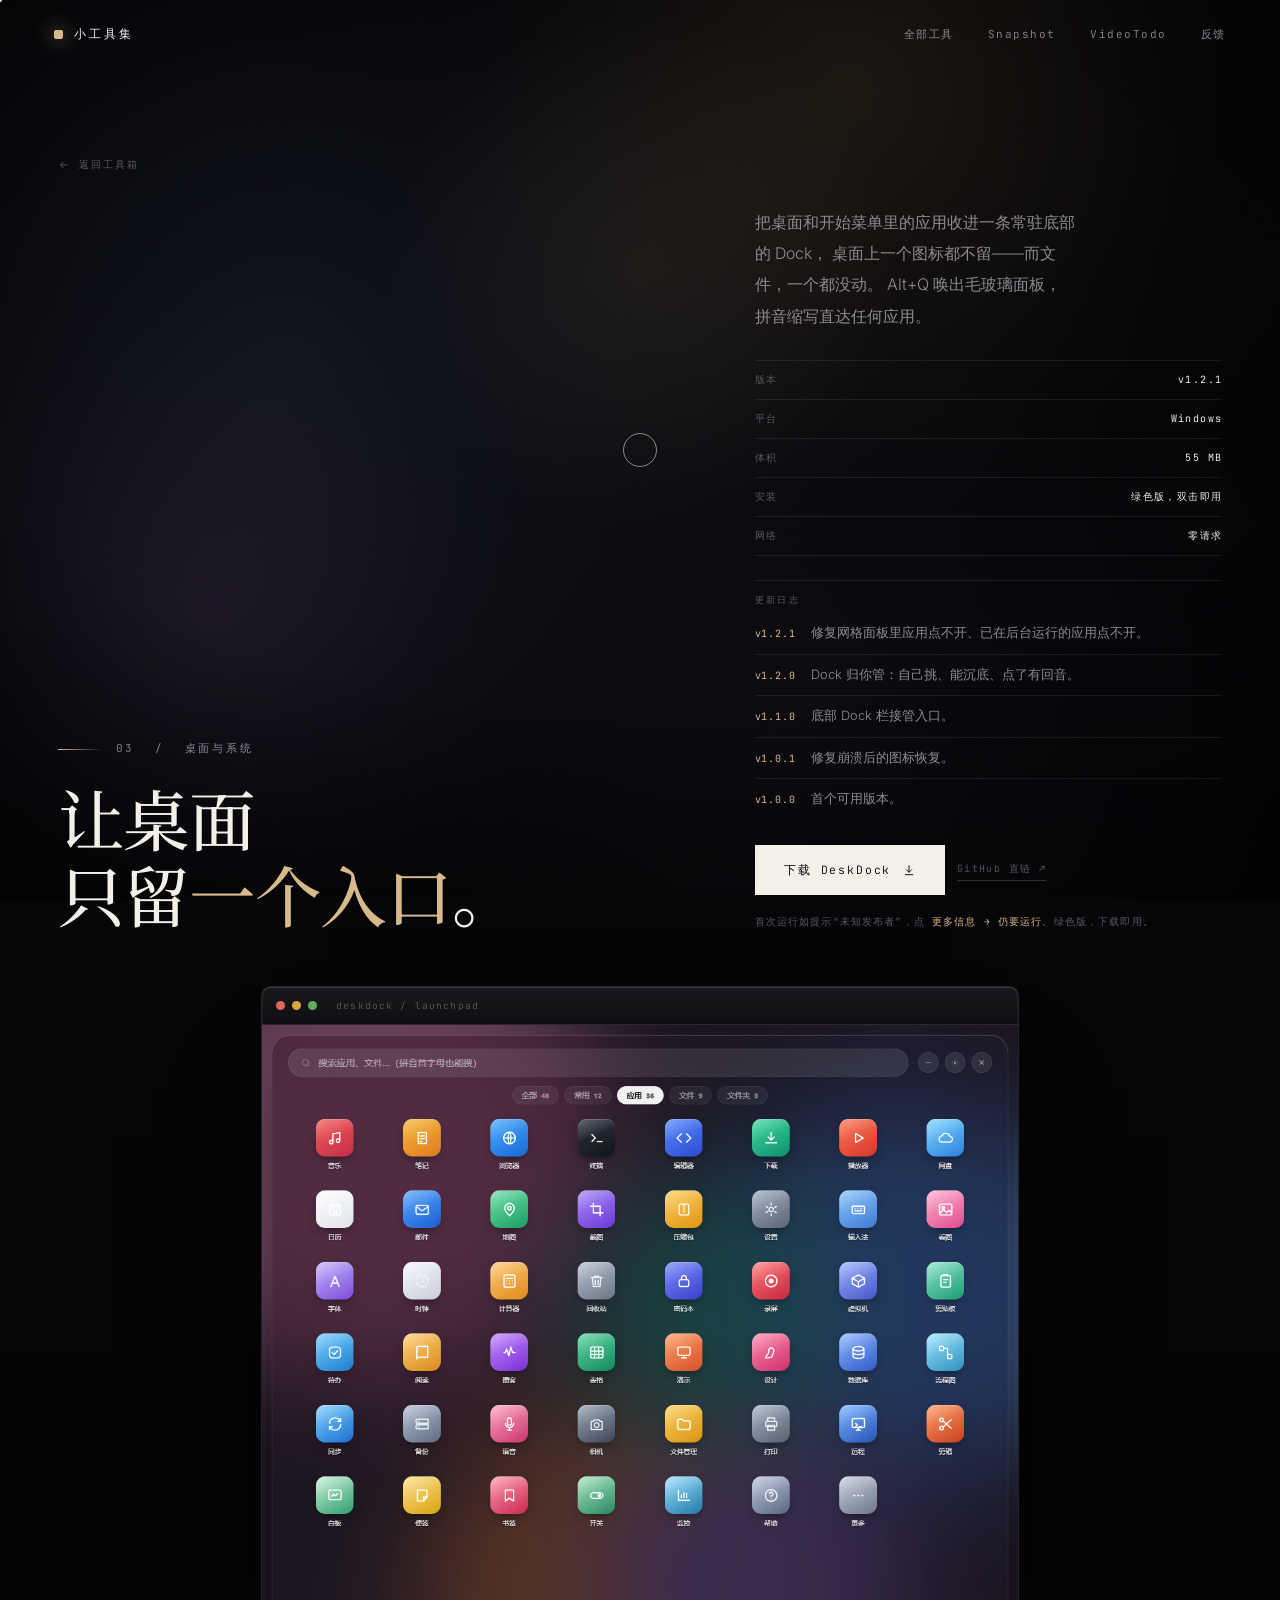
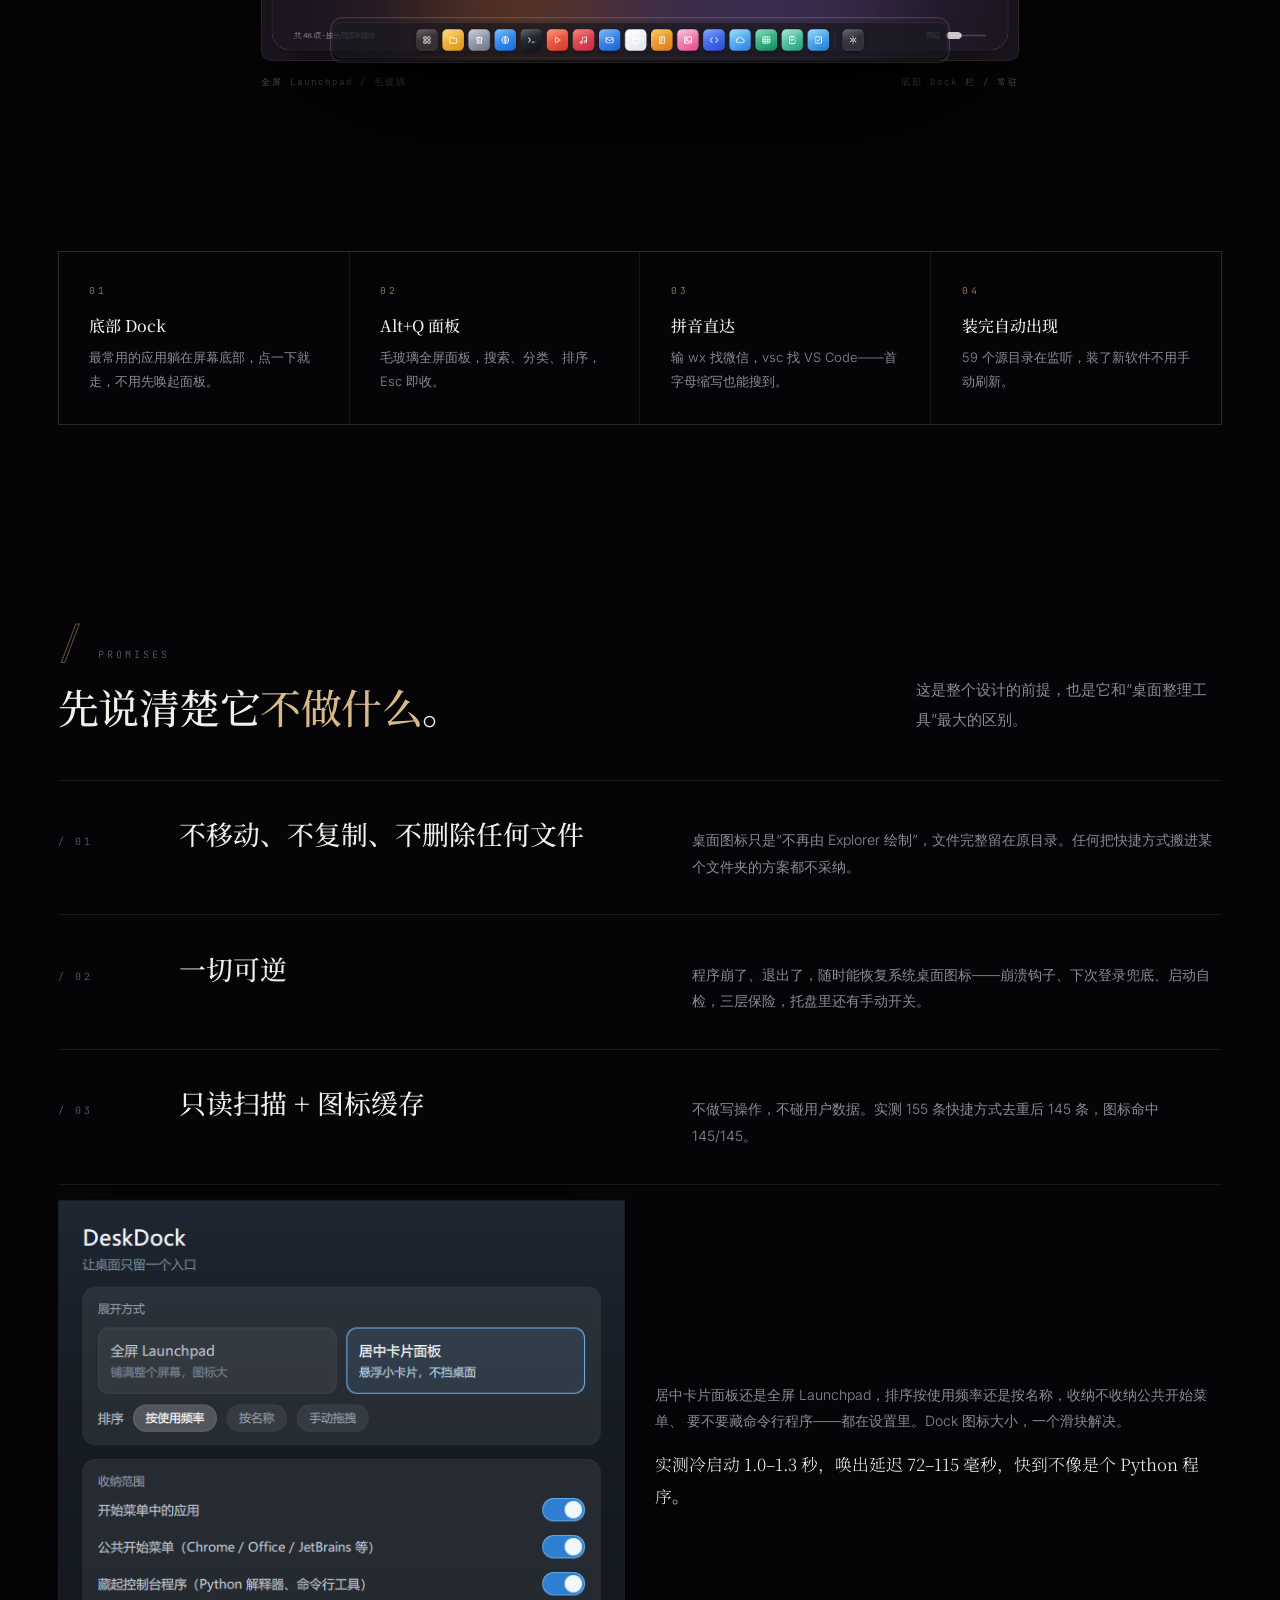
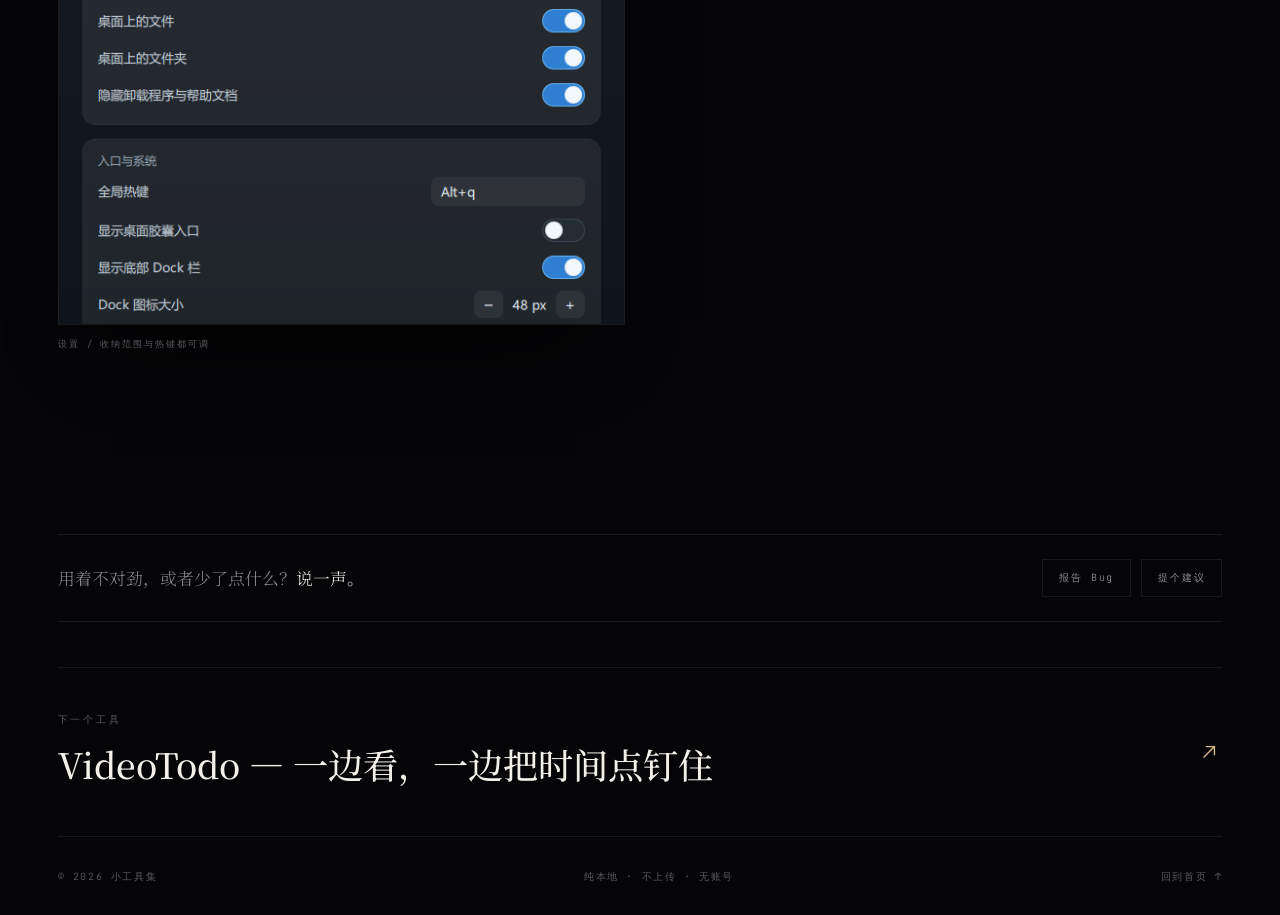
==== commit 71c6bc52: "下载改为加速镜像直链，GitHub 原链作备用" ====
--- a/deskdock.html
+++ b/deskdock.html
@@ -91,11 +91,12 @@
           <div class="clg__i"><b>v1.0.1</b><span>修复崩溃后的图标恢复。</span></div>
           <div class="clg__i"><b>v1.0.0</b><span>首个可用版本。</span></div>
         </div>
-        <div style="display:flex;gap:12px;margin-top:26px;flex-wrap:wrap">
-          <a href="https://github.com/luck-l6/DeskDock/releases/latest/download/DeskDock.exe" class="btn btn--fill" data-magnet rel="noopener">
+        <div style="display:flex;gap:12px;margin-top:26px;flex-wrap:wrap;align-items:center">
+          <a href="https://ghfast.top/https://github.com/luck-l6/DeskDock/releases/latest/download/DeskDock.exe" class="btn btn--fill" data-magnet rel="noopener">
             下载 DeskDock
             <svg viewBox="0 0 24 24"><path d="M12 4v12m0 0 5-5m-5 5-5-5M5 20h14"/></svg>
           </a>
+          <a href="https://github.com/luck-l6/DeskDock/releases/latest/download/DeskDock.exe" class="dl-alt" rel="noopener">GitHub 直链 ↗</a>
         </div>
           <p class="dlwarn">首次运行如提示&ldquo;未知发布者&rdquo;，点 <b>更多信息 &rarr; 仍要运行</b>。绿色版，下载即用。</p>
       </div>
--- a/assets/style.css
+++ b/assets/style.css
@@ -435,6 +435,8 @@
 
 .dlwarn{margin-top:16px;font-family:var(--mono);font-size:9.5px;letter-spacing:.12em;color:var(--dim2);line-height:2.1}
 .dlwarn b{color:var(--gold);font-weight:400}
+.dl-alt{font-family:var(--mono);font-size:10px;letter-spacing:.14em;color:var(--dim2);border-bottom:1px solid var(--line-2);padding-bottom:3px;white-space:nowrap;transition:color .35s,border-color .35s}
+.dl-alt:hover,.dl-alt:active{color:var(--gold);border-color:var(--gold)}
 .clg{margin-top:24px;border-top:1px solid var(--line)}
 .clg__t{font-family:var(--mono);font-size:9px;letter-spacing:.26em;color:var(--dim2);padding:12px 0 6px}
 .clg__i{display:flex;gap:16px;align-items:baseline;padding:10px 0;border-bottom:1px solid var(--line);font-size:.8rem}
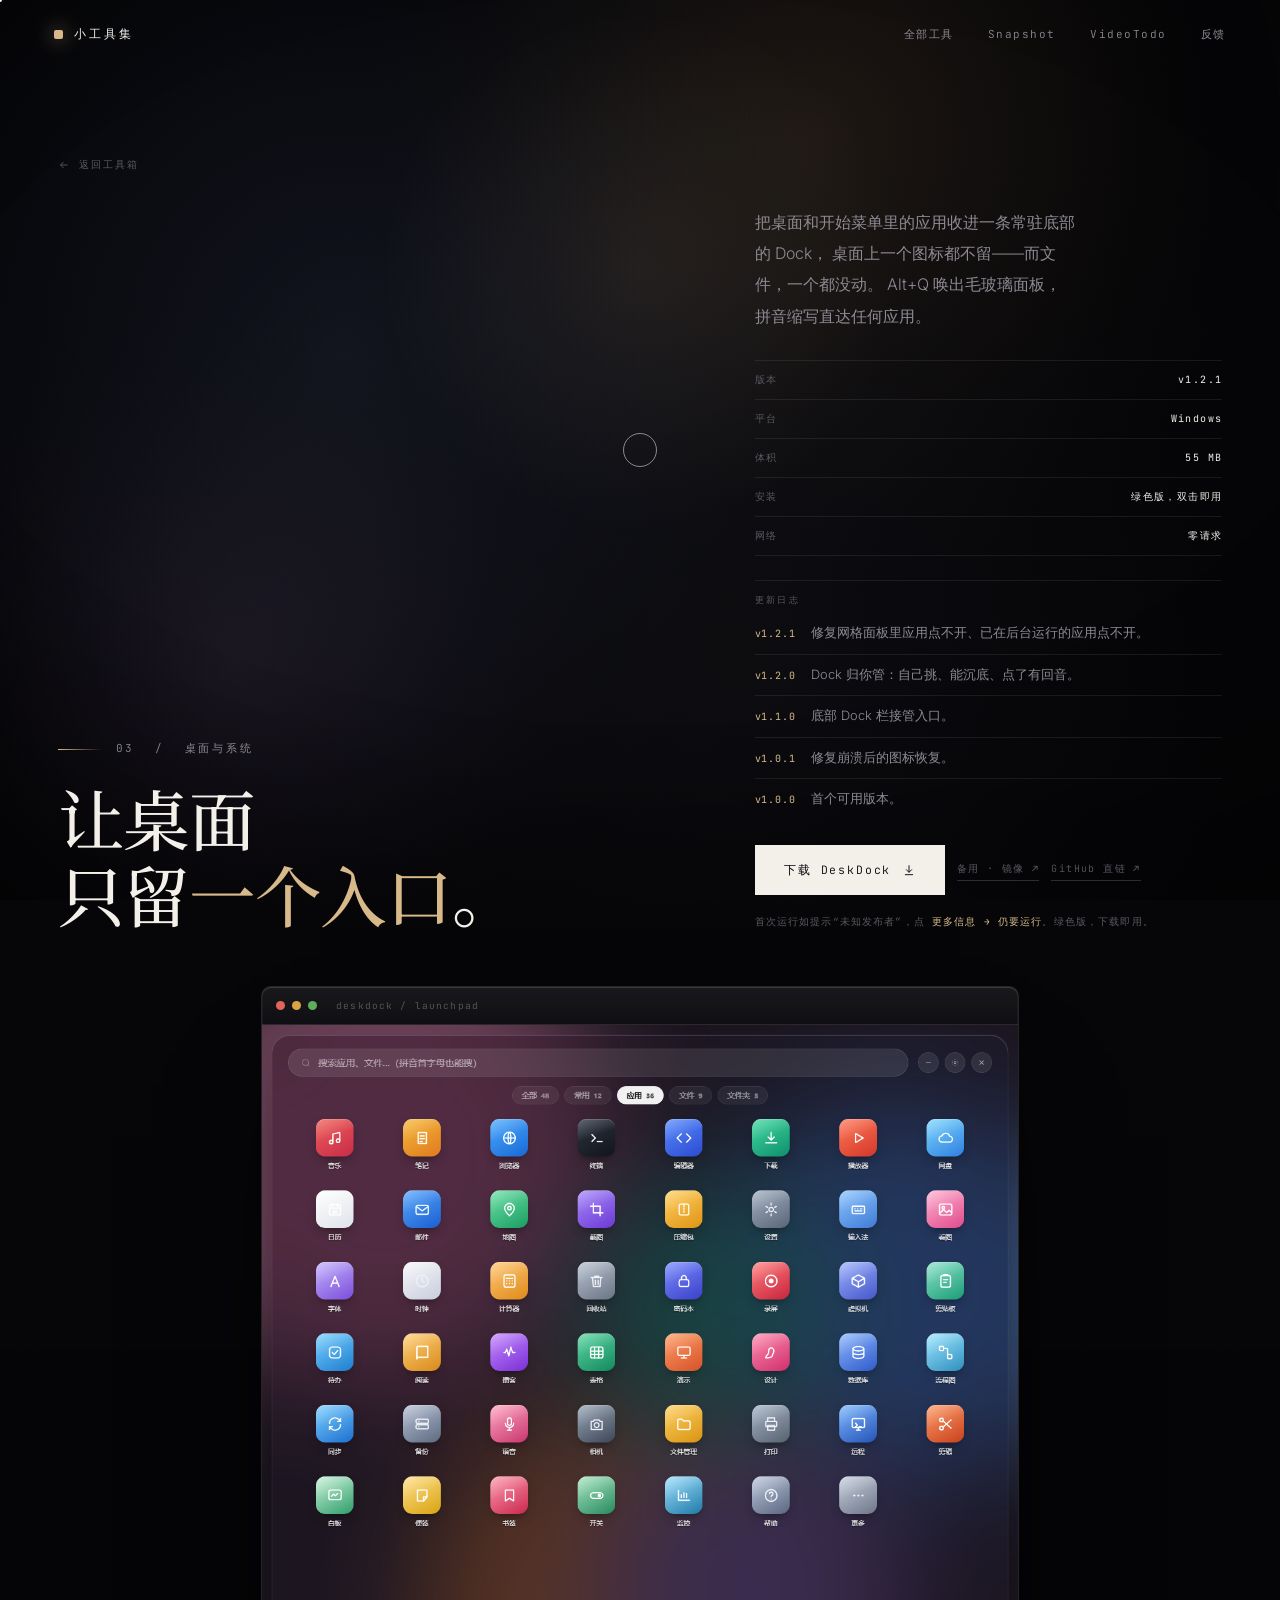
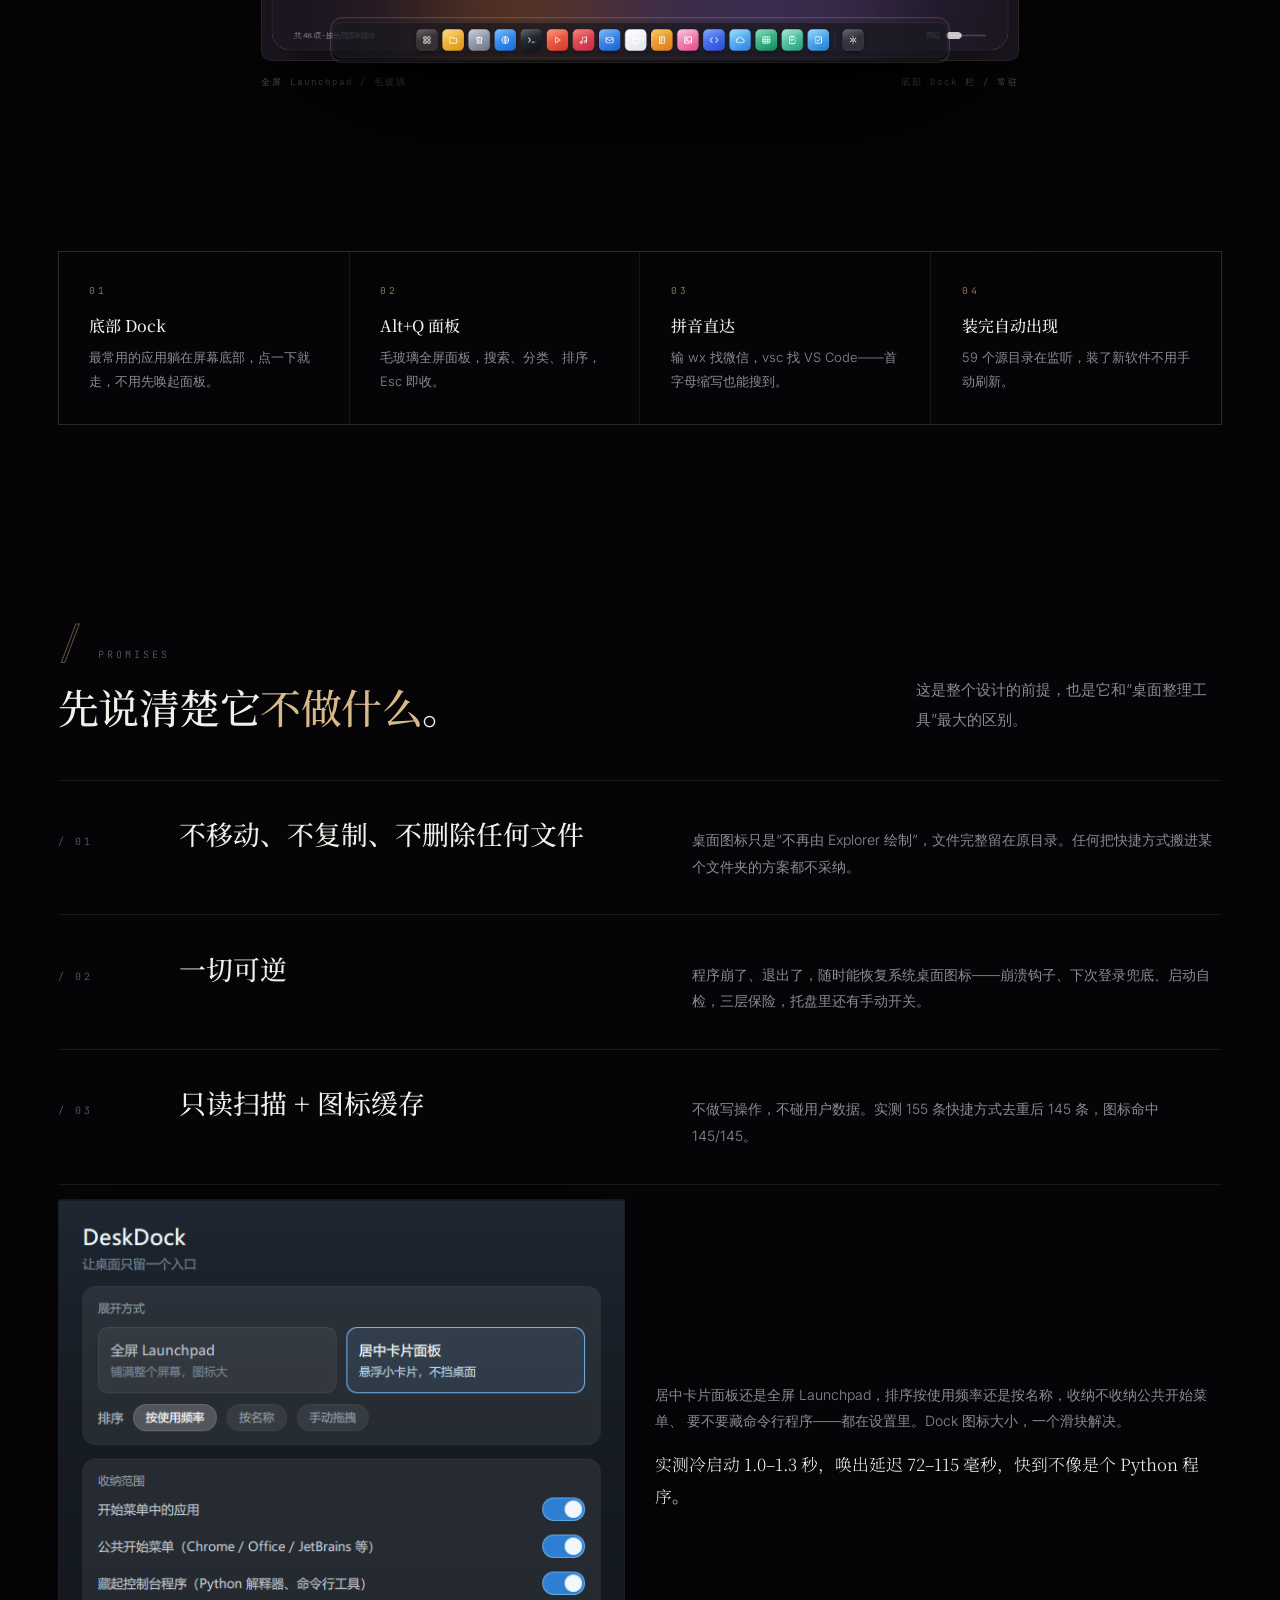
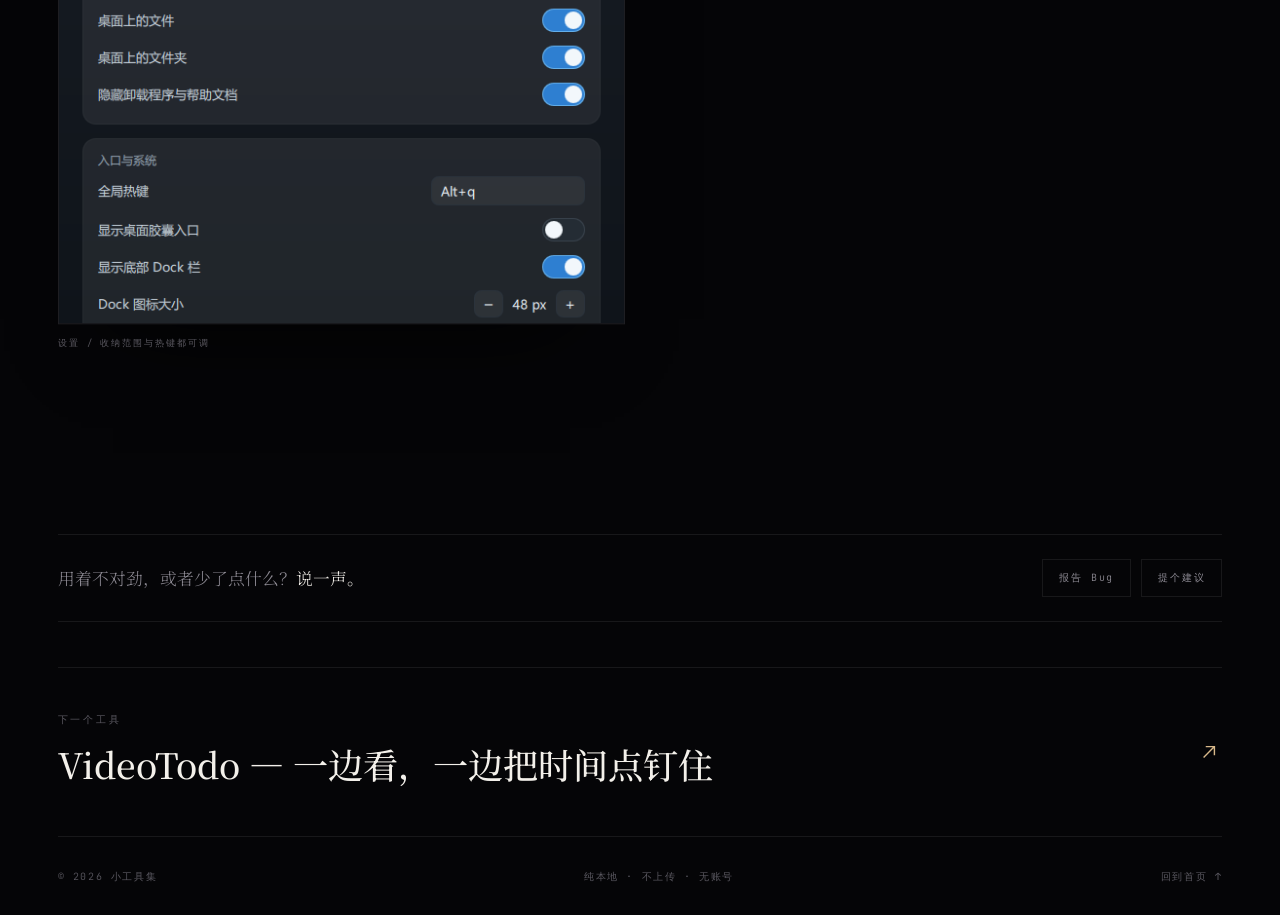
==== commit b1e81579: "主下载切换为腾讯云 COS 国内直链，保留镜像与 GitHub 备用" ====
--- a/deskdock.html
+++ b/deskdock.html
@@ -92,10 +92,11 @@
           <div class="clg__i"><b>v1.0.0</b><span>首个可用版本。</span></div>
         </div>
         <div style="display:flex;gap:12px;margin-top:26px;flex-wrap:wrap;align-items:center">
-          <a href="https://ghfast.top/https://github.com/luck-l6/DeskDock/releases/latest/download/DeskDock.exe" class="btn btn--fill" data-magnet rel="noopener">
+          <a href="https://luckl6-toolbox-1419282646.cos.ap-guangzhou.myqcloud.com/DeskDock.exe" class="btn btn--fill" data-magnet rel="noopener">
             下载 DeskDock
             <svg viewBox="0 0 24 24"><path d="M12 4v12m0 0 5-5m-5 5-5-5M5 20h14"/></svg>
           </a>
+          <a href="https://ghfast.top/https://github.com/luck-l6/DeskDock/releases/latest/download/DeskDock.exe" class="dl-alt" rel="noopener">备用 · 镜像 ↗</a>
           <a href="https://github.com/luck-l6/DeskDock/releases/latest/download/DeskDock.exe" class="dl-alt" rel="noopener">GitHub 直链 ↗</a>
         </div>
           <p class="dlwarn">首次运行如提示&ldquo;未知发布者&rdquo;，点 <b>更多信息 &rarr; 仍要运行</b>。绿色版，下载即用。</p>
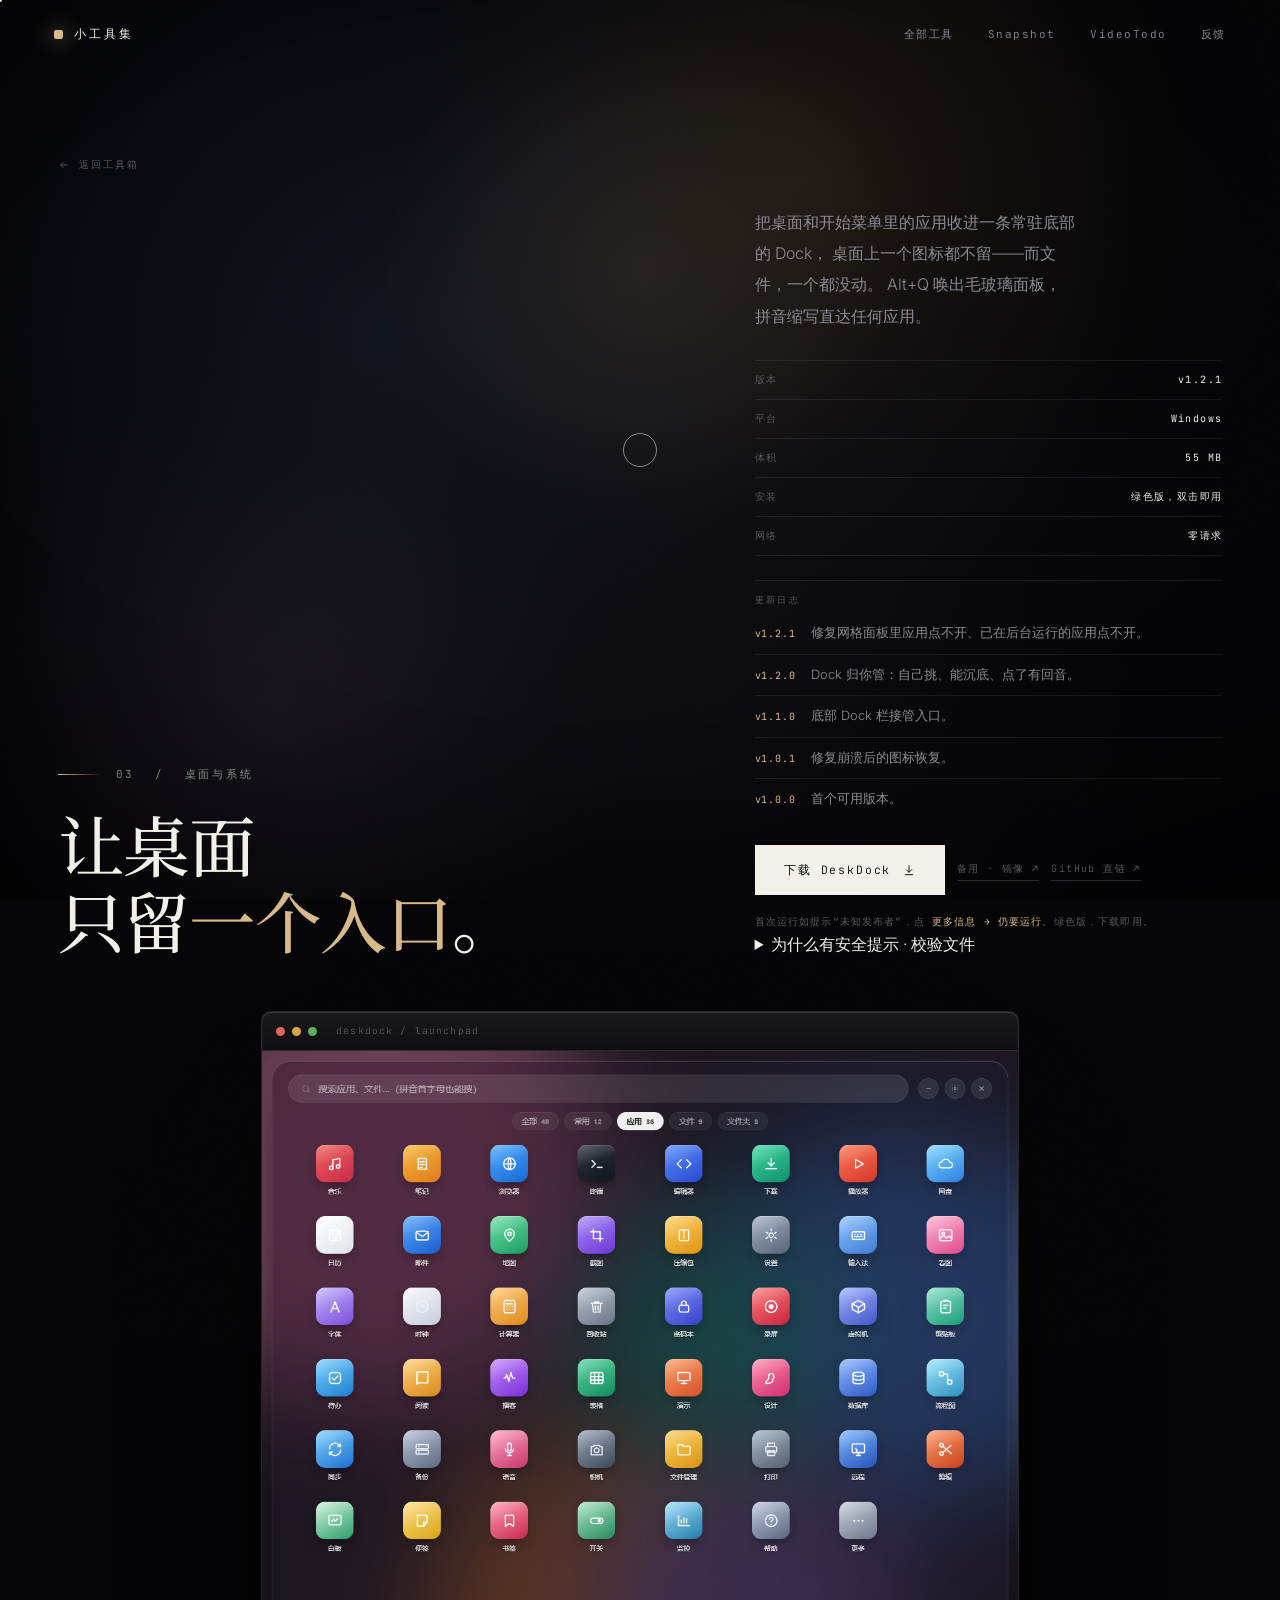
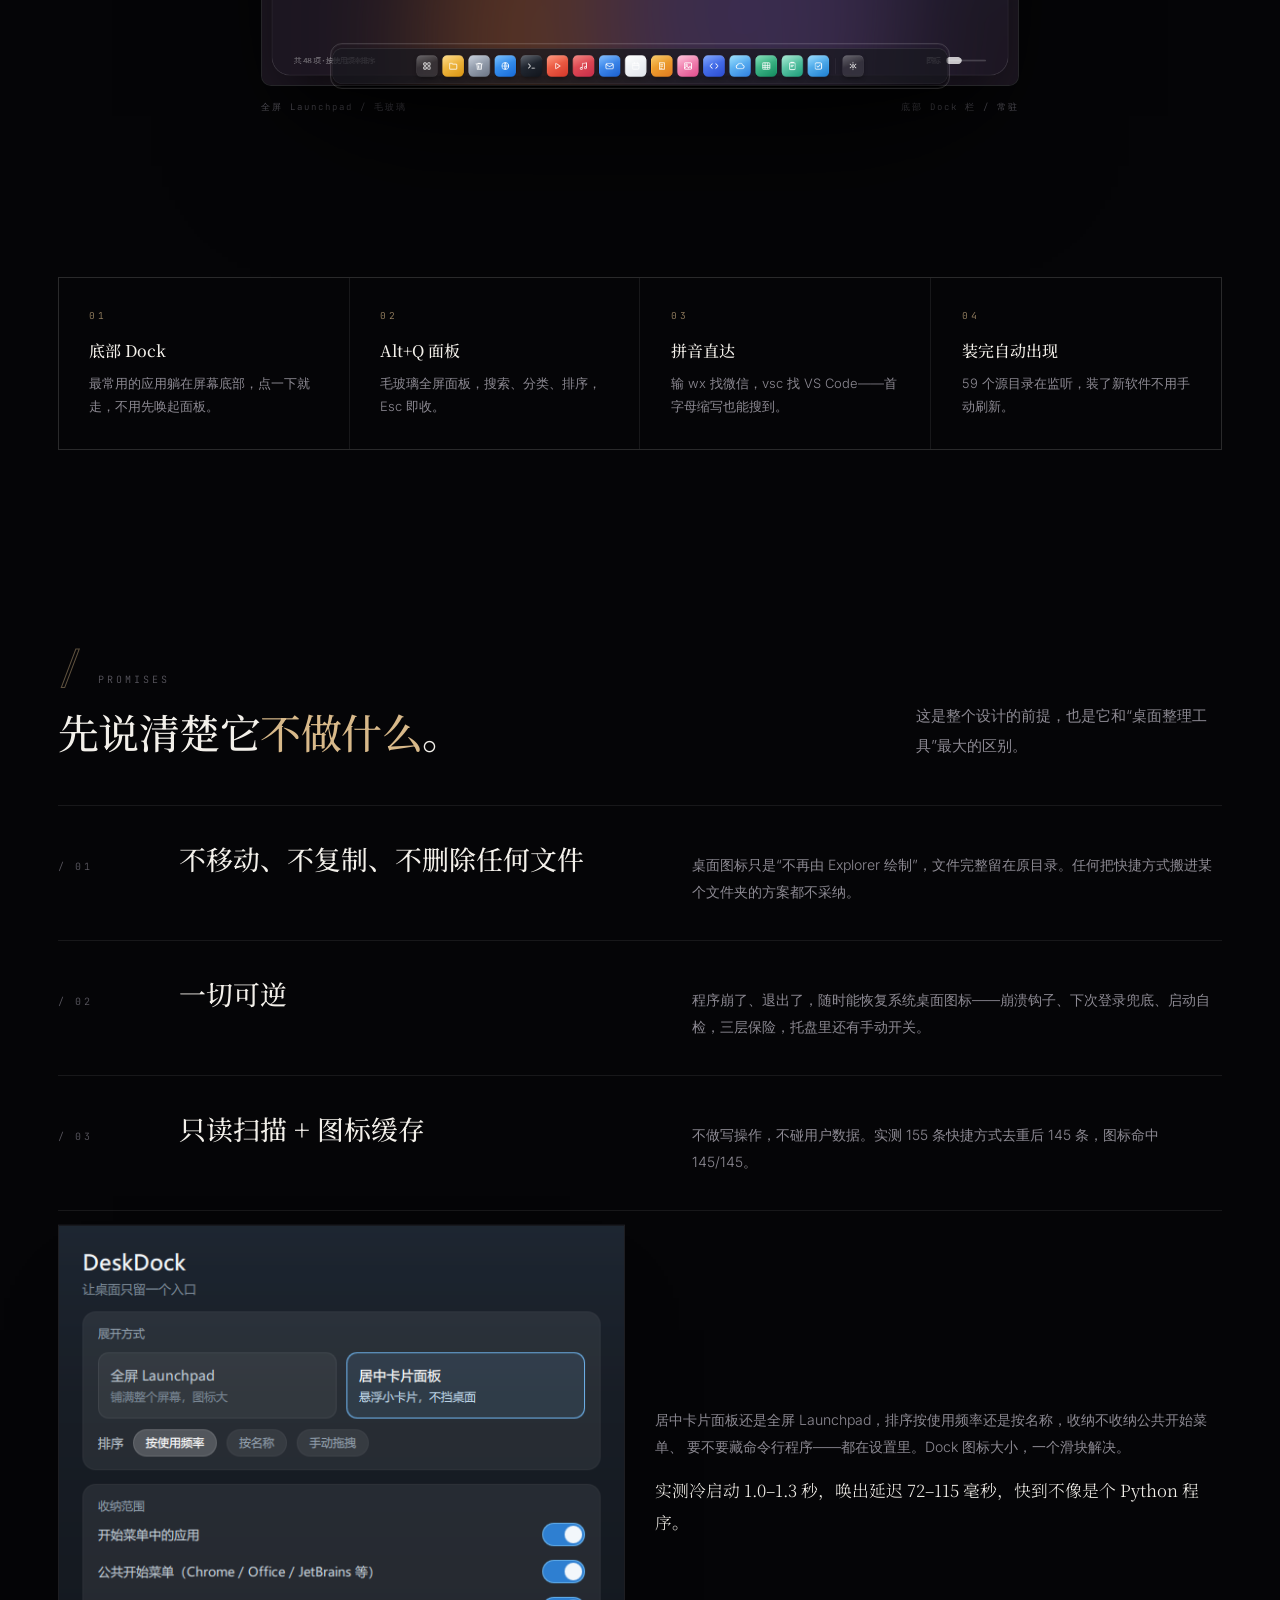
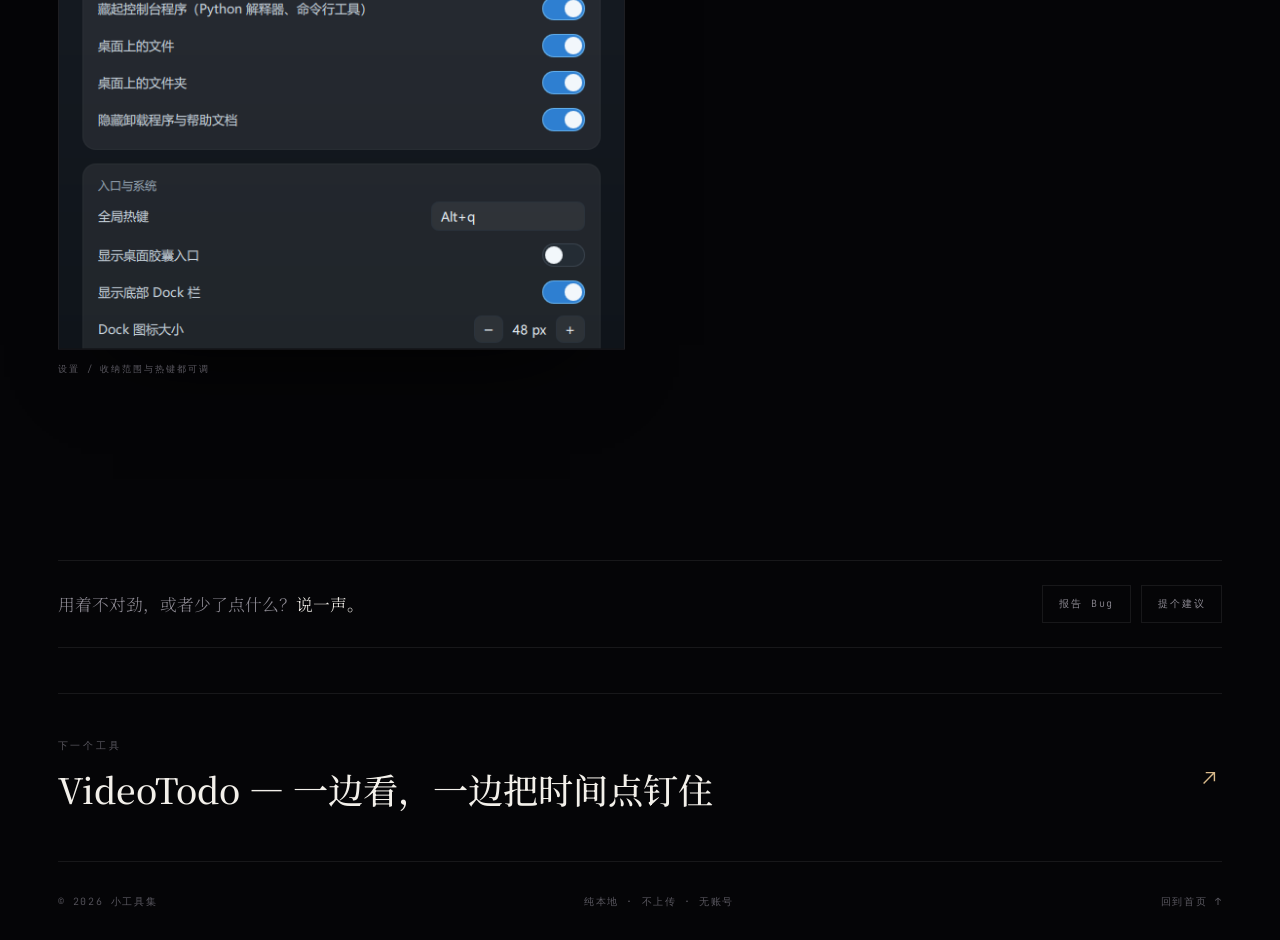
==== commit a6a2a796: "补充安全提示说明与 SHA256 校验值" ====
--- a/deskdock.html
+++ b/deskdock.html
@@ -1,221 +1,227 @@
-<!DOCTYPE html>
-<html lang="zh-CN">
-<head>
-<meta charset="UTF-8">
-<meta name="viewport" content="width=device-width, initial-scale=1">
-<title>DeskDock — 让桌面只留一个入口 | 小工具集</title>
-<meta name="description" content="DeskDock：把桌面和开始菜单里的应用收进一条底部 Dock，桌面一个图标都不留——文件一个都没动。">
-<link rel="icon" type="image/svg+xml" href="assets/favicon.svg">
-<meta property="og:title" content="DeskDock — 让桌面只留一个入口 | 小工具集">
-<meta property="og:description" content="DeskDock：把桌面和开始菜单里的应用收进一条底部 Dock，桌面一个图标都不留——文件一个都没动。">
-<meta property="og:image" content="https://luck-l6.github.io/toolbox/assets/og.png">
-<meta property="og:type" content="website">
-<meta property="og:url" content="https://luck-l6.github.io/toolbox/deskdock.html">
-<meta property="og:site_name" content="小工具集">
-<meta name="twitter:card" content="summary_large_image">
-<link rel="preconnect" href="https://fonts.googleapis.com">
-<link rel="preconnect" href="https://fonts.gstatic.com" crossorigin>
-<link href="https://fonts.googleapis.com/css2?family=Instrument+Serif:ital@0;1&family=Inter:wght@300;400;500&family=JetBrains+Mono:wght@300;400;500&family=Noto+Serif+SC:wght@300;500;700&display=swap" rel="stylesheet">
-<link rel="stylesheet" href="assets/style.css">
-</head>
-<body>
-
-<div id="loader">
-  <div class="load__mark">deskdock</div>
-  <div class="load__bar"></div>
-</div>
-
-<canvas id="field"></canvas>
-<div class="spot" id="spot"></div>
-<div class="grain"></div>
-<div class="vignette"></div>
-
-<div class="cur" id="cur"></div>
-<div class="cur-dot" id="curdot"></div>
-<div class="progress" id="prog"></div>
-
-<nav class="nav" id="nav">
-  <a href="index.html" class="brand"><i></i>小工具集</a>
-  <div class="nav__links">
-    <a href="index.html#toolbox">全部工具</a>
-    <a href="snapshot.html">Snapshot</a>
-    <a href="videotodo.html">VideoTodo</a>
-    <a href="feedback.html">反馈</a>
-  </div>
-    <button class="burger" id="burger" aria-label="打开菜单" aria-expanded="false" aria-controls="mmenu">
-      <svg viewBox="0 0 24 24"><path d="M4 7h16M4 12h16M4 17h16"/></svg>
-    </button>
-</nav>
-<div class="mmenu" id="mmenu" aria-hidden="true">
-  <nav>
-    <div class="mm__tag">MENU &middot; 小工具集</div>
-    <a href="index.html#toolbox">全部工具</a>
-    <a href="feedback.html">反馈</a>
-    <a href="index.html#download">下载</a>
-    <a href="index.html">回到首页</a>
-  </nav>
-</div>
-
-
-<main class="page">
-
-  <header class="dhead wrap">
-    <a href="index.html#toolbox" class="back">
-      <svg viewBox="0 0 24 24"><path d="M19 12H5m0 0 6-6m-6 6 6 6"/></svg>
-      返回工具箱
-    </a>
-
-    <div class="dhead__grid">
-      <div>
-        <div class="eyebrow">03 &nbsp;/&nbsp; 桌面与系统</div>
-        <h1>让桌面<br>只留<em style="font-style:normal;color:var(--gold)">一个入口</em>。</h1>
-      </div>
-      <div>
-        <p class="dhead__lead">
-          把桌面和开始菜单里的应用收进一条常驻底部的 Dock，
-          桌面上一个图标都不留——而文件，一个都没动。
-          Alt+Q 唤出毛玻璃面板，拼音缩写直达任何应用。
-        </p>
-        <div class="spec">
-          <div><span>版本</span><b>v1.2.1</b></div>
-          <div><span>平台</span><b>Windows</b></div>
-          <div><span>体积</span><b>55 MB</b></div>
-          <div><span>安装</span><b>绿色版，双击即用</b></div>
-          <div><span>网络</span><b>零请求</b></div>
-        </div>
-        <div class="clg">
-          <div class="clg__t">更新日志</div>
-          <div class="clg__i"><b>v1.2.1</b><span>修复网格面板里应用点不开、已在后台运行的应用点不开。</span></div>
-          <div class="clg__i"><b>v1.2.0</b><span>Dock 归你管：自己挑、能沉底、点了有回音。</span></div>
-          <div class="clg__i"><b>v1.1.0</b><span>底部 Dock 栏接管入口。</span></div>
-          <div class="clg__i"><b>v1.0.1</b><span>修复崩溃后的图标恢复。</span></div>
-          <div class="clg__i"><b>v1.0.0</b><span>首个可用版本。</span></div>
-        </div>
-        <div style="display:flex;gap:12px;margin-top:26px;flex-wrap:wrap;align-items:center">
-          <a href="https://luckl6-toolbox-1419282646.cos.ap-guangzhou.myqcloud.com/DeskDock.exe" class="btn btn--fill" data-magnet rel="noopener">
-            下载 DeskDock
-            <svg viewBox="0 0 24 24"><path d="M12 4v12m0 0 5-5m-5 5-5-5M5 20h14"/></svg>
-          </a>
-          <a href="https://ghfast.top/https://github.com/luck-l6/DeskDock/releases/latest/download/DeskDock.exe" class="dl-alt" rel="noopener">备用 · 镜像 ↗</a>
-          <a href="https://github.com/luck-l6/DeskDock/releases/latest/download/DeskDock.exe" class="dl-alt" rel="noopener">GitHub 直链 ↗</a>
-        </div>
-          <p class="dlwarn">首次运行如提示&ldquo;未知发布者&rdquo;，点 <b>更多信息 &rarr; 仍要运行</b>。绿色版，下载即用。</p>
-      </div>
-    </div>
-  </header>
-
-  <!-- 主展示：面板 + Dock 浮条 -->
-  <section class="sec" style="padding-top:0">
-    <div class="wrap">
-      <div class="vshow rv">
-        <figure class="frame">
-          <div class="frame__bar"><i></i><i></i><i></i><span class="frame__url">deskdock / launchpad</span></div>
-          <img src="assets/dd-panel.png" alt="DeskDock 毛玻璃全屏面板">
-          <div class="frame__glare"></div>
-        </figure>
-        <figure class="vshow__float vshow__float--dock">
-          <img src="assets/dd-dock.png" alt="DeskDock 底部 Dock 栏">
-        </figure>
-        <div class="vshow__cap">
-          <span>全屏 Launchpad / 毛玻璃</span>
-          <span>底部 Dock 栏 / 常驻</span>
-        </div>
-      </div>
-    </div>
-  </section>
-
-  <section class="sec" style="padding-top:0">
-    <div class="wrap">
-      <div class="feat rv">
-        <div class="feat__c"><div class="feat__n">01</div><div class="feat__t">底部 Dock</div><div class="feat__d">最常用的应用躺在屏幕底部，点一下就走，不用先唤起面板。</div></div>
-        <div class="feat__c"><div class="feat__n">02</div><div class="feat__t">Alt+Q 面板</div><div class="feat__d">毛玻璃全屏面板，搜索、分类、排序，Esc 即收。</div></div>
-        <div class="feat__c"><div class="feat__n">03</div><div class="feat__t">拼音直达</div><div class="feat__d">输 wx 找微信，vsc 找 VS Code——首字母缩写也能搜到。</div></div>
-        <div class="feat__c"><div class="feat__n">04</div><div class="feat__t">装完自动出现</div><div class="feat__d">59 个源目录在监听，装了新软件不用手动刷新。</div></div>
-      </div>
-    </div>
-  </section>
-
-  <!-- 三条承诺 -->
-  <section class="sec">
-    <div class="wrap">
-      <div class="sec__head rv">
-        <div>
-          <div class="sec__idx"><span class="sec__num">/</span><span class="sec__tag">PROMISES</span></div>
-          <h2 class="sec__title">先说清楚它<em>不做什么</em>。</h2>
-        </div>
-        <p class="sec__body">这是整个设计的前提，也是它和“桌面整理工具”最大的区别。</p>
-      </div>
-
-      <div class="rules rv">
-        <div class="rule">
-          <div class="rule__n">/ 01</div>
-          <div class="rule__t">不移动、不复制、不删除任何文件</div>
-          <div class="rule__d">桌面图标只是“不再由 Explorer 绘制”，文件完整留在原目录。任何把快捷方式搬进某个文件夹的方案都不采纳。</div>
-        </div>
-        <div class="rule">
-          <div class="rule__n">/ 02</div>
-          <div class="rule__t">一切可逆</div>
-          <div class="rule__d">程序崩了、退出了，随时能恢复系统桌面图标——崩溃钩子、下次登录兜底、启动自检，三层保险，托盘里还有手动开关。</div>
-        </div>
-        <div class="rule">
-          <div class="rule__n">/ 03</div>
-          <div class="rule__t">只读扫描 + 图标缓存</div>
-          <div class="rule__d">不做写操作，不碰用户数据。实测 155 条快捷方式去重后 145 条，图标命中 145/145。</div>
-        </div>
-      </div>
-    </div>
-  </section>
-
-  <!-- 设置面板 -->
-  <section class="sec" style="padding-top:0">
-    <div class="wrap">
-      <div class="duo rv">
-        <div data-parallax="0.03">
-          <div class="plate"><img src="assets/dd-settings.png" alt="DeskDock 设置面板"></div>
-          <div class="plate__cap">设置 / 收纳范围与热键都可调</div>
-        </div>
-        <div>
-          <div class="rule__d" style="padding-top:8px">
-            居中卡片面板还是全屏 Launchpad，排序按使用频率还是按名称，收纳不收纳公共开始菜单、
-            要不要藏命令行程序——都在设置里。Dock 图标大小，一个滑块解决。
-          </div>
-          <div class="rule__d" style="margin-top:14px;color:var(--paper);font-family:var(--hans);font-size:1.05rem">
-            实测冷启动 1.0–1.3 秒，唤出延迟 72–115 毫秒，快到不像是个 Python 程序。
-          </div>
-        </div>
-      </div>
-    </div>
-  </section>
-
-  <div class="wrap">
-    <div class="fbline">
-      <p>用着不对劲，或者少了点什么？<em>说一声。</em></p>
-      <div class="fbline__acts">
-        <a href="feedback.html?tool=deskdock&amp;type=bug">报告 Bug</a>
-        <a href="feedback.html?tool=deskdock&amp;type=feature">提个建议</a>
-      </div>
-    </div>
-  </div>
-
-  <div class="wrap">
-    <a href="videotodo.html" class="next">
-      <div>
-        <div class="next__k">下一个工具</div>
-        <div class="next__n">VideoTodo — 一边看，一边把时间点钉住</div>
-      </div>
-      <svg viewBox="0 0 24 24"><path d="M7 17 17 7M9 7h8v8"/></svg>
-    </a>
-  </div>
-
-  <footer class="wrap foot">
-    <span>&copy; 2026 小工具集</span>
-    <span>纯本地 &middot; 不上传 &middot; 无账号</span>
-    <a href="index.html">回到首页 ↑</a>
-  </footer>
-
-</main>
-
-<script src="assets/tools.js"></script>
-<script src="assets/app.js"></script>
-</body>
-</html>
+<!DOCTYPE html>
+<html lang="zh-CN">
+<head>
+<meta charset="UTF-8">
+<meta name="viewport" content="width=device-width, initial-scale=1">
+<title>DeskDock — 让桌面只留一个入口 | 小工具集</title>
+<meta name="description" content="DeskDock：把桌面和开始菜单里的应用收进一条底部 Dock，桌面一个图标都不留——文件一个都没动。">
+<link rel="icon" type="image/svg+xml" href="assets/favicon.svg">
+<meta property="og:title" content="DeskDock — 让桌面只留一个入口 | 小工具集">
+<meta property="og:description" content="DeskDock：把桌面和开始菜单里的应用收进一条底部 Dock，桌面一个图标都不留——文件一个都没动。">
+<meta property="og:image" content="https://luck-l6.github.io/toolbox/assets/og.png">
+<meta property="og:type" content="website">
+<meta property="og:url" content="https://luck-l6.github.io/toolbox/deskdock.html">
+<meta property="og:site_name" content="小工具集">
+<meta name="twitter:card" content="summary_large_image">
+<link rel="preconnect" href="https://fonts.googleapis.com">
+<link rel="preconnect" href="https://fonts.gstatic.com" crossorigin>
+<link href="https://fonts.googleapis.com/css2?family=Instrument+Serif:ital@0;1&family=Inter:wght@300;400;500&family=JetBrains+Mono:wght@300;400;500&family=Noto+Serif+SC:wght@300;500;700&display=swap" rel="stylesheet">
+<link rel="stylesheet" href="assets/style.css">
+</head>
+<body>
+
+<div id="loader">
+  <div class="load__mark">deskdock</div>
+  <div class="load__bar"></div>
+</div>
+
+<canvas id="field"></canvas>
+<div class="spot" id="spot"></div>
+<div class="grain"></div>
+<div class="vignette"></div>
+
+<div class="cur" id="cur"></div>
+<div class="cur-dot" id="curdot"></div>
+<div class="progress" id="prog"></div>
+
+<nav class="nav" id="nav">
+  <a href="index.html" class="brand"><i></i>小工具集</a>
+  <div class="nav__links">
+    <a href="index.html#toolbox">全部工具</a>
+    <a href="snapshot.html">Snapshot</a>
+    <a href="videotodo.html">VideoTodo</a>
+    <a href="feedback.html">反馈</a>
+  </div>
+    <button class="burger" id="burger" aria-label="打开菜单" aria-expanded="false" aria-controls="mmenu">
+      <svg viewBox="0 0 24 24"><path d="M4 7h16M4 12h16M4 17h16"/></svg>
+    </button>
+</nav>
+<div class="mmenu" id="mmenu" aria-hidden="true">
+  <nav>
+    <div class="mm__tag">MENU &middot; 小工具集</div>
+    <a href="index.html#toolbox">全部工具</a>
+    <a href="feedback.html">反馈</a>
+    <a href="index.html#download">下载</a>
+    <a href="index.html">回到首页</a>
+  </nav>
+</div>
+
+
+<main class="page">
+
+  <header class="dhead wrap">
+    <a href="index.html#toolbox" class="back">
+      <svg viewBox="0 0 24 24"><path d="M19 12H5m0 0 6-6m-6 6 6 6"/></svg>
+      返回工具箱
+    </a>
+
+    <div class="dhead__grid">
+      <div>
+        <div class="eyebrow">03 &nbsp;/&nbsp; 桌面与系统</div>
+        <h1>让桌面<br>只留<em style="font-style:normal;color:var(--gold)">一个入口</em>。</h1>
+      </div>
+      <div>
+        <p class="dhead__lead">
+          把桌面和开始菜单里的应用收进一条常驻底部的 Dock，
+          桌面上一个图标都不留——而文件，一个都没动。
+          Alt+Q 唤出毛玻璃面板，拼音缩写直达任何应用。
+        </p>
+        <div class="spec">
+          <div><span>版本</span><b>v1.2.1</b></div>
+          <div><span>平台</span><b>Windows</b></div>
+          <div><span>体积</span><b>55 MB</b></div>
+          <div><span>安装</span><b>绿色版，双击即用</b></div>
+          <div><span>网络</span><b>零请求</b></div>
+        </div>
+        <div class="clg">
+          <div class="clg__t">更新日志</div>
+          <div class="clg__i"><b>v1.2.1</b><span>修复网格面板里应用点不开、已在后台运行的应用点不开。</span></div>
+          <div class="clg__i"><b>v1.2.0</b><span>Dock 归你管：自己挑、能沉底、点了有回音。</span></div>
+          <div class="clg__i"><b>v1.1.0</b><span>底部 Dock 栏接管入口。</span></div>
+          <div class="clg__i"><b>v1.0.1</b><span>修复崩溃后的图标恢复。</span></div>
+          <div class="clg__i"><b>v1.0.0</b><span>首个可用版本。</span></div>
+        </div>
+        <div style="display:flex;gap:12px;margin-top:26px;flex-wrap:wrap;align-items:center">
+          <a href="https://luckl6-toolbox-1419282646.cos.ap-guangzhou.myqcloud.com/DeskDock.exe" class="btn btn--fill" data-magnet rel="noopener">
+            下载 DeskDock
+            <svg viewBox="0 0 24 24"><path d="M12 4v12m0 0 5-5m-5 5-5-5M5 20h14"/></svg>
+          </a>
+          <a href="https://ghfast.top/https://github.com/luck-l6/DeskDock/releases/latest/download/DeskDock.exe" class="dl-alt" rel="noopener">备用 · 镜像 ↗</a>
+          <a href="https://github.com/luck-l6/DeskDock/releases/latest/download/DeskDock.exe" class="dl-alt" rel="noopener">GitHub 直链 ↗</a>
+        </div>
+          <p class="dlwarn">首次运行如提示&ldquo;未知发布者&rdquo;，点 <b>更多信息 &rarr; 仍要运行</b>。绿色版，下载即用。</p>
+          <details class="verify">
+            <summary>为什么有安全提示 · 校验文件</summary>
+            <p>本工具是个人开发的绿色软件，未购买商业代码签名证书。Windows 对从网络下载的未签名程序会统一提示&ldquo;未知发布者&rdquo;或&ldquo;已保护你的电脑&rdquo;，属正常拦截，并非病毒。点 <b>更多信息 &rarr; 仍要运行</b> 即可；或右键文件 &rarr; 属性 &rarr; 勾选&ldquo;解除锁定&rdquo;去掉网络标记。不放心可核对下面的校验值。</p>
+            <div class="verify__row"><span>SHA256</span><code>ba711bbc0c82744025bb130358898d88fd6ac2ad394c523a0d20daa12d804f91</code></div>
+            <p class="verify__hint">核对命令：<code>Get-FileHash .\DeskDock.exe -Algorithm SHA256</code></p>
+          </details>
+      </div>
+    </div>
+  </header>
+
+  <!-- 主展示：面板 + Dock 浮条 -->
+  <section class="sec" style="padding-top:0">
+    <div class="wrap">
+      <div class="vshow rv">
+        <figure class="frame">
+          <div class="frame__bar"><i></i><i></i><i></i><span class="frame__url">deskdock / launchpad</span></div>
+          <img src="assets/dd-panel.png" alt="DeskDock 毛玻璃全屏面板">
+          <div class="frame__glare"></div>
+        </figure>
+        <figure class="vshow__float vshow__float--dock">
+          <img src="assets/dd-dock.png" alt="DeskDock 底部 Dock 栏">
+        </figure>
+        <div class="vshow__cap">
+          <span>全屏 Launchpad / 毛玻璃</span>
+          <span>底部 Dock 栏 / 常驻</span>
+        </div>
+      </div>
+    </div>
+  </section>
+
+  <section class="sec" style="padding-top:0">
+    <div class="wrap">
+      <div class="feat rv">
+        <div class="feat__c"><div class="feat__n">01</div><div class="feat__t">底部 Dock</div><div class="feat__d">最常用的应用躺在屏幕底部，点一下就走，不用先唤起面板。</div></div>
+        <div class="feat__c"><div class="feat__n">02</div><div class="feat__t">Alt+Q 面板</div><div class="feat__d">毛玻璃全屏面板，搜索、分类、排序，Esc 即收。</div></div>
+        <div class="feat__c"><div class="feat__n">03</div><div class="feat__t">拼音直达</div><div class="feat__d">输 wx 找微信，vsc 找 VS Code——首字母缩写也能搜到。</div></div>
+        <div class="feat__c"><div class="feat__n">04</div><div class="feat__t">装完自动出现</div><div class="feat__d">59 个源目录在监听，装了新软件不用手动刷新。</div></div>
+      </div>
+    </div>
+  </section>
+
+  <!-- 三条承诺 -->
+  <section class="sec">
+    <div class="wrap">
+      <div class="sec__head rv">
+        <div>
+          <div class="sec__idx"><span class="sec__num">/</span><span class="sec__tag">PROMISES</span></div>
+          <h2 class="sec__title">先说清楚它<em>不做什么</em>。</h2>
+        </div>
+        <p class="sec__body">这是整个设计的前提，也是它和“桌面整理工具”最大的区别。</p>
+      </div>
+
+      <div class="rules rv">
+        <div class="rule">
+          <div class="rule__n">/ 01</div>
+          <div class="rule__t">不移动、不复制、不删除任何文件</div>
+          <div class="rule__d">桌面图标只是“不再由 Explorer 绘制”，文件完整留在原目录。任何把快捷方式搬进某个文件夹的方案都不采纳。</div>
+        </div>
+        <div class="rule">
+          <div class="rule__n">/ 02</div>
+          <div class="rule__t">一切可逆</div>
+          <div class="rule__d">程序崩了、退出了，随时能恢复系统桌面图标——崩溃钩子、下次登录兜底、启动自检，三层保险，托盘里还有手动开关。</div>
+        </div>
+        <div class="rule">
+          <div class="rule__n">/ 03</div>
+          <div class="rule__t">只读扫描 + 图标缓存</div>
+          <div class="rule__d">不做写操作，不碰用户数据。实测 155 条快捷方式去重后 145 条，图标命中 145/145。</div>
+        </div>
+      </div>
+    </div>
+  </section>
+
+  <!-- 设置面板 -->
+  <section class="sec" style="padding-top:0">
+    <div class="wrap">
+      <div class="duo rv">
+        <div data-parallax="0.03">
+          <div class="plate"><img src="assets/dd-settings.png" alt="DeskDock 设置面板"></div>
+          <div class="plate__cap">设置 / 收纳范围与热键都可调</div>
+        </div>
+        <div>
+          <div class="rule__d" style="padding-top:8px">
+            居中卡片面板还是全屏 Launchpad，排序按使用频率还是按名称，收纳不收纳公共开始菜单、
+            要不要藏命令行程序——都在设置里。Dock 图标大小，一个滑块解决。
+          </div>
+          <div class="rule__d" style="margin-top:14px;color:var(--paper);font-family:var(--hans);font-size:1.05rem">
+            实测冷启动 1.0–1.3 秒，唤出延迟 72–115 毫秒，快到不像是个 Python 程序。
+          </div>
+        </div>
+      </div>
+    </div>
+  </section>
+
+  <div class="wrap">
+    <div class="fbline">
+      <p>用着不对劲，或者少了点什么？<em>说一声。</em></p>
+      <div class="fbline__acts">
+        <a href="feedback.html?tool=deskdock&amp;type=bug">报告 Bug</a>
+        <a href="feedback.html?tool=deskdock&amp;type=feature">提个建议</a>
+      </div>
+    </div>
+  </div>
+
+  <div class="wrap">
+    <a href="videotodo.html" class="next">
+      <div>
+        <div class="next__k">下一个工具</div>
+        <div class="next__n">VideoTodo — 一边看，一边把时间点钉住</div>
+      </div>
+      <svg viewBox="0 0 24 24"><path d="M7 17 17 7M9 7h8v8"/></svg>
+    </a>
+  </div>
+
+  <footer class="wrap foot">
+    <span>&copy; 2026 小工具集</span>
+    <span>纯本地 &middot; 不上传 &middot; 无账号</span>
+    <a href="index.html">回到首页 ↑</a>
+  </footer>
+
+</main>
+
+<script src="assets/tools.js"></script>
+<script src="assets/app.js"></script>
+</body>
+</html>
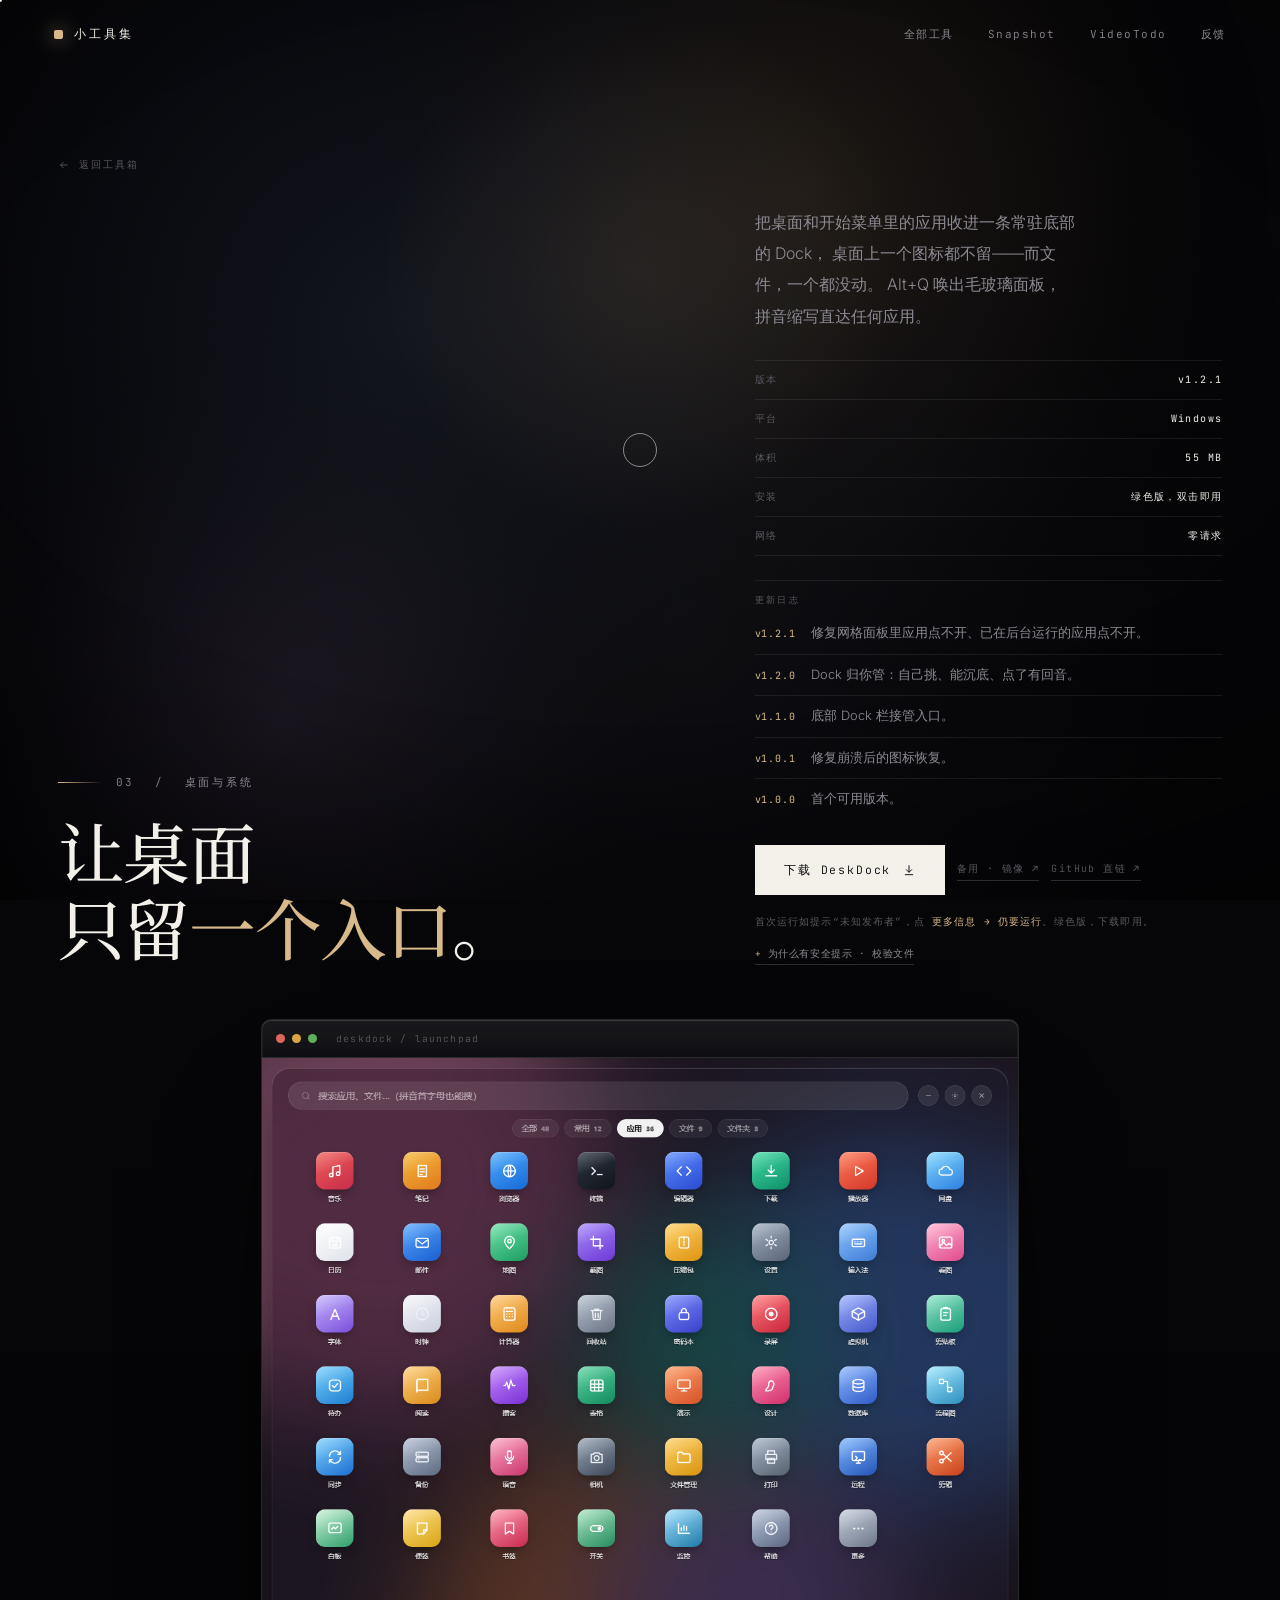
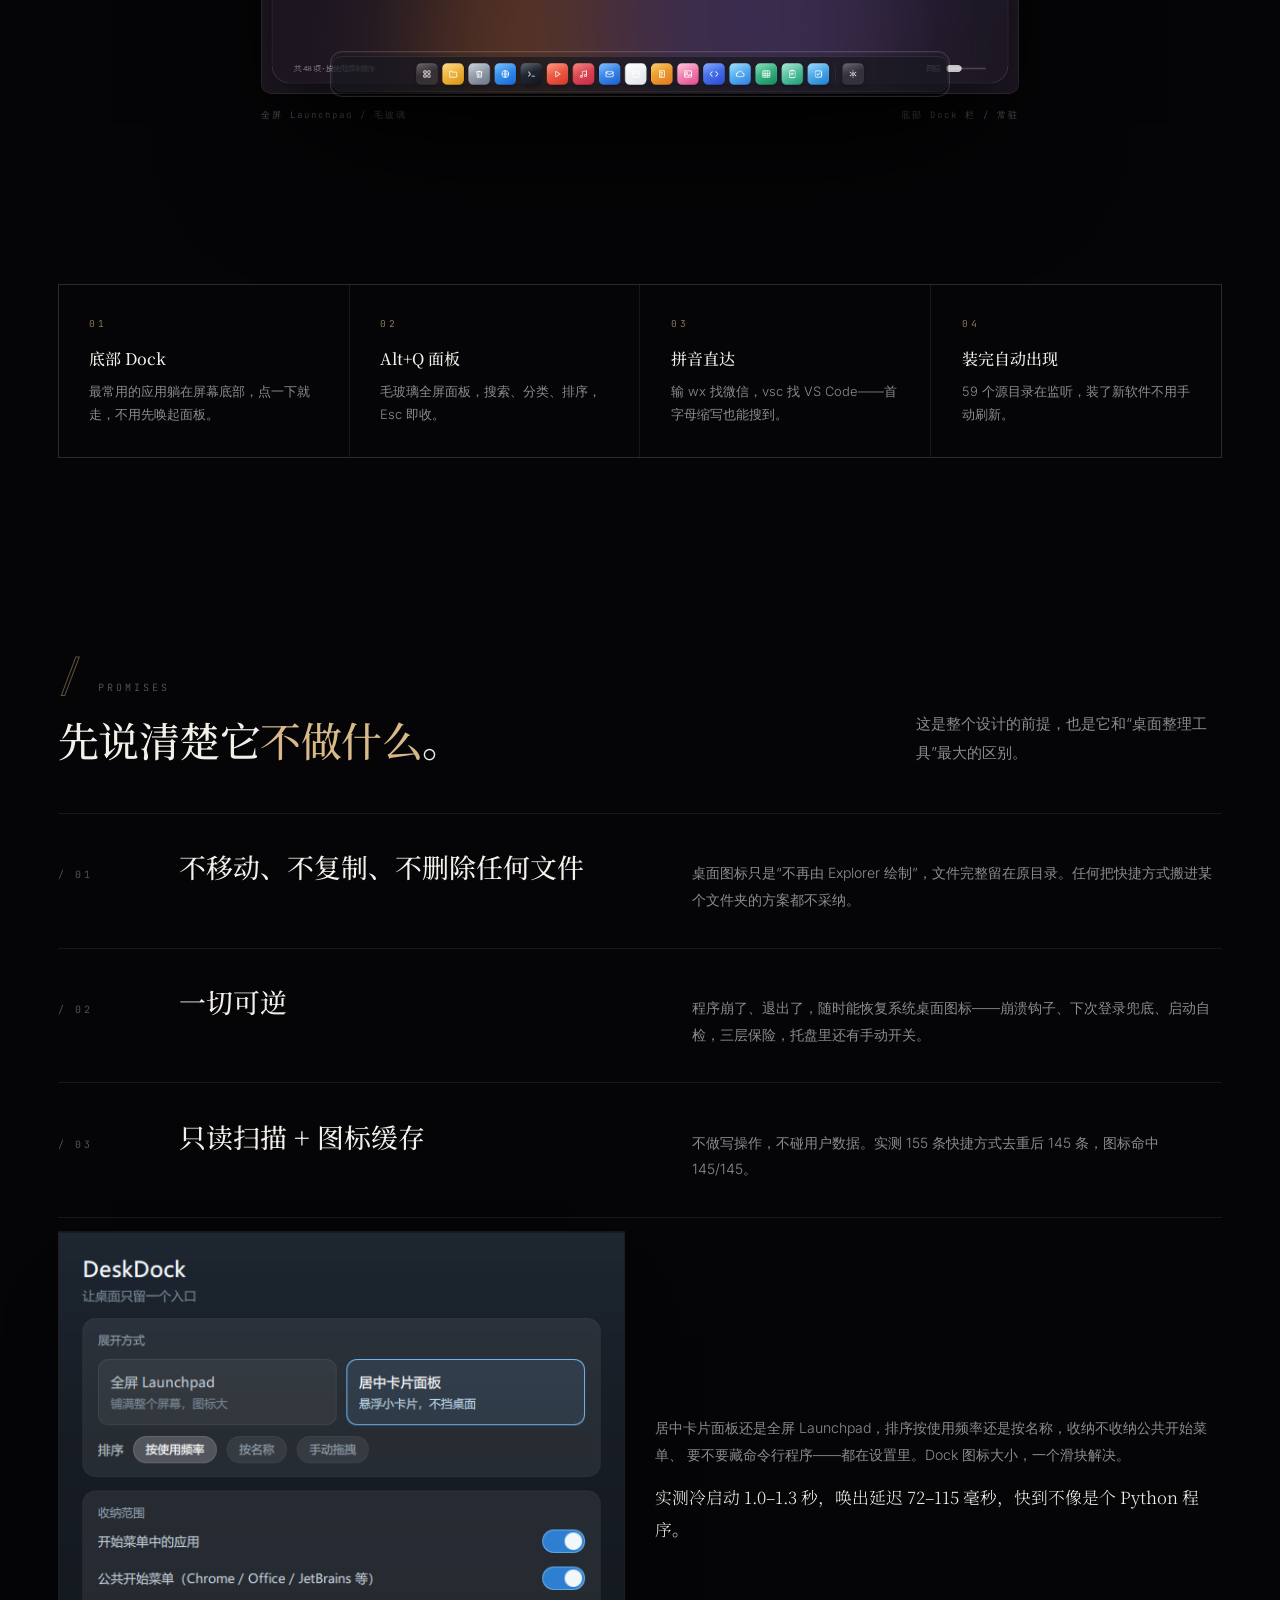
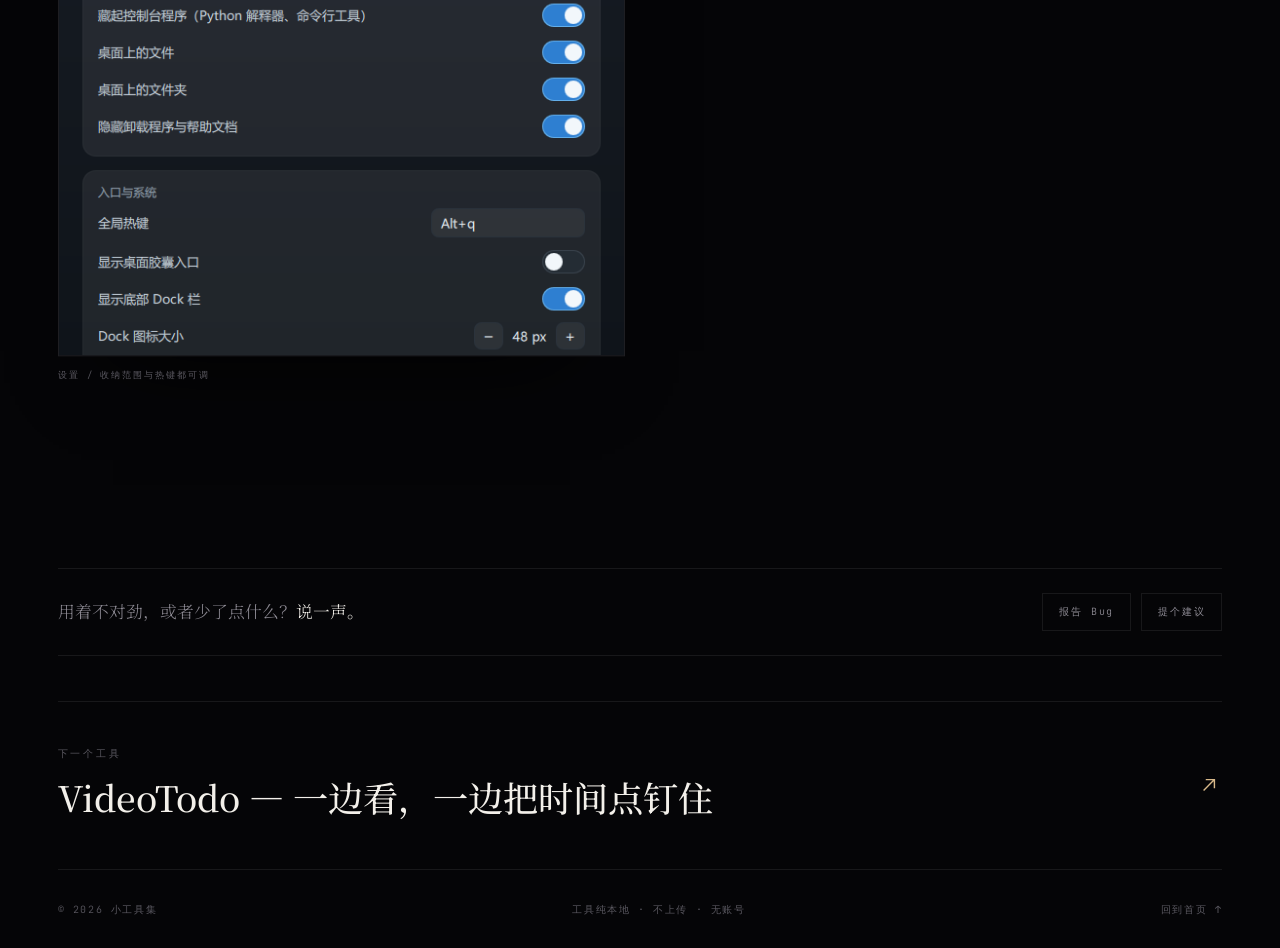
==== commit 1632b8a5: "接入全站访问计数（页脚显示浏览量/访客数）" ====
--- a/deskdock.html
+++ b/deskdock.html
@@ -215,7 +215,7 @@
 
   <footer class="wrap foot">
     <span>&copy; 2026 小工具集</span>
-    <span>纯本地 &middot; 不上传 &middot; 无账号</span>
+    <span>工具纯本地 &middot; 不上传 &middot; 无账号</span>
     <a href="index.html">回到首页 ↑</a>
   </footer>
 
--- a/assets/style.css
+++ b/assets/style.css
@@ -1,445 +1,460 @@
-/* ============================================================
-   小工具集 —— 共享样式
-   ============================================================ */
-*,*::before,*::after{box-sizing:border-box;margin:0;padding:0}
-
-:root{
-  --void:#050507;
-  --ink:#0a0a0d;
-  --paper:#f3f0ea;
-  --dim:#8d8a93;
-  --dim2:#5a5860;
-  --gold:#d8b98a;
-  --gold-lt:#f0dcc0;
-  --line:rgba(255,255,255,.08);
-  --line-2:rgba(255,255,255,.16);
-  --ease:cubic-bezier(.22,1,.36,1);
-  --ease-io:cubic-bezier(.65,.05,.36,1);
-  --sans:"Inter","PingFang SC","Microsoft YaHei",system-ui,sans-serif;
-  --hans:"Noto Serif SC","Songti SC","PingFang SC",serif;
-  --mono:"JetBrains Mono",ui-monospace,SFMono-Regular,monospace;
-}
-
-html{scroll-behavior:smooth}
-body{
-  background:var(--void);color:var(--paper);font-family:var(--sans);font-weight:300;
-  line-height:1.6;overflow-x:hidden;-webkit-font-smoothing:antialiased;text-rendering:optimizeLegibility;
-}
-img{display:block;max-width:100%}
-a{color:inherit;text-decoration:none}
-button{font:inherit;color:inherit;background:none;border:0;cursor:pointer}
-input{font:inherit}
-::selection{background:var(--gold);color:#0a0a0d}
-:focus-visible{outline:1px solid var(--gold);outline-offset:4px}
-
-/* ---------- 背景层 ---------- */
-#field{position:fixed;inset:0;z-index:0;pointer-events:none;opacity:.9}
-.grain{
-  position:fixed;inset:-50%;z-index:2;pointer-events:none;opacity:.055;mix-blend-mode:overlay;
-  background-image:url("data:image/svg+xml,%3Csvg xmlns='http://www.w3.org/2000/svg' width='240' height='240'%3E%3Cfilter id='n'%3E%3CfeTurbulence type='fractalNoise' baseFrequency='.82' numOctaves='4' stitchTiles='stitch'/%3E%3C/filter%3E%3Crect width='100%25' height='100%25' filter='url(%23n)'/%3E%3C/svg%3E");
-  animation:grain 6s steps(6) infinite;
-}
-@keyframes grain{0%{transform:translate(0,0)}20%{transform:translate(-3%,2%)}40%{transform:translate(2%,-3%)}60%{transform:translate(-2%,-2%)}80%{transform:translate(3%,1%)}100%{transform:translate(0,0)}}
-.spot{
-  position:fixed;inset:0;z-index:1;pointer-events:none;mix-blend-mode:screen;
-  background:radial-gradient(420px circle at var(--mx,50%) var(--my,30%),rgba(216,185,138,.075),transparent 62%);
-}
-.vignette{position:fixed;inset:0;z-index:1;pointer-events:none;background:radial-gradient(120% 90% at 50% 40%,transparent 45%,rgba(0,0,0,.62) 100%)}
-
-/* ---------- 光标 ---------- */
-.cur,.cur-dot{position:fixed;top:0;left:0;z-index:9999;pointer-events:none;border-radius:50%;mix-blend-mode:difference}
-.cur{width:34px;height:34px;border:1px solid rgba(255,255,255,.55);margin:-17px 0 0 -17px;transition:width .3s var(--ease),height .3s var(--ease),margin .3s var(--ease),border-color .3s}
-.cur-dot{width:4px;height:4px;background:#fff;margin:-2px 0 0 -2px}
-body.hovering .cur{width:64px;height:64px;margin:-32px 0 0 -32px;border-color:rgba(216,185,138,.9)}
-@media (hover:none){.cur,.cur-dot{display:none}}
-
-/* ---------- 载入 ---------- */
-#loader{position:fixed;inset:0;z-index:10000;background:var(--void);display:grid;place-items:center;transition:transform 1.1s var(--ease),opacity .8s ease .25s}
-#loader.done{transform:translateY(-101%);opacity:0;pointer-events:none}
-.load__mark{font-family:var(--mono);font-size:11px;letter-spacing:.5em;text-transform:uppercase;color:var(--dim);opacity:0;animation:loadIn .9s var(--ease) .1s forwards}
-.load__bar{position:absolute;bottom:0;left:0;height:1px;width:0;background:var(--gold);animation:loadBar 1.5s var(--ease-io) forwards}
-@keyframes loadIn{to{opacity:1;letter-spacing:.32em}}
-@keyframes loadBar{to{width:100%}}
-
-/* ---------- 布局 ---------- */
-.page{position:relative;z-index:3}
-.wrap{width:min(1220px,91vw);margin:0 auto}
-.progress{position:fixed;top:0;left:0;height:1px;width:100%;background:var(--gold);transform:scaleX(0);transform-origin:0 50%;z-index:1000;opacity:.65}
-
-/* ---------- 导航 ---------- */
-.nav{position:fixed;top:0;left:0;right:0;z-index:900;display:flex;align-items:center;justify-content:space-between;padding:22px min(4.5vw,54px);transition:padding .5s var(--ease),background .5s ease,border-color .5s;border-bottom:1px solid transparent}
-.nav.shrink{padding:14px min(4.5vw,54px);background:rgba(5,5,7,.62);backdrop-filter:blur(18px) saturate(1.4);-webkit-backdrop-filter:blur(18px) saturate(1.4);border-bottom-color:var(--line)}
-.brand{display:flex;align-items:center;gap:11px;font-family:var(--mono);font-size:12px;letter-spacing:.24em;color:var(--paper)}
-.brand i{width:9px;height:9px;display:block;background:var(--gold);border-radius:2px;box-shadow:0 0 20px rgba(216,185,138,.85);animation:pulse 3.4s ease-in-out infinite}
-@keyframes pulse{0%,100%{opacity:1;transform:scale(1)}50%{opacity:.45;transform:scale(.78)}}
-.nav__links{display:flex;gap:34px;font-family:var(--mono);font-size:11px;letter-spacing:.14em;color:var(--dim)}
-.nav__links a{position:relative;padding:4px 0;transition:color .35s}
-.nav__links a::after{content:"";position:absolute;left:0;bottom:0;width:100%;height:1px;background:var(--gold);transform:scaleX(0);transform-origin:0 50%;transition:transform .45s var(--ease)}
-.nav__links a:hover,.nav__links a[aria-current]{color:var(--paper)}
-.nav__links a:hover::after,.nav__links a[aria-current]::after{transform:scaleX(1)}
-@media(max-width:760px){.nav__links{display:none}}
-
-/* ---------- 文字 ---------- */
-.eyebrow{display:flex;align-items:center;gap:14px;font-family:var(--mono);font-size:11px;letter-spacing:.26em;color:var(--dim)}
-.eyebrow::before{content:"";width:44px;height:1px;background:linear-gradient(90deg,var(--gold),transparent)}
-.mask{display:inline-block;overflow:hidden;vertical-align:bottom;padding-bottom:.14em;margin-bottom:-.14em}
-.mask > span{display:inline-block;transform:translateY(112%);transition:transform 1.2s var(--ease)}
-.ready .mask > span{transform:translateY(0)}
-
-/* ---------- HERO ---------- */
-.hero{min-height:min(100svh,900px);display:grid;grid-template-columns:minmax(0,1.3fr) minmax(0,.78fr);gap:clamp(34px,5vw,80px);align-items:center;padding:150px 0 80px;position:relative}
-@media(max-width:980px){.hero{grid-template-columns:1fr;min-height:auto;padding:130px 0 60px;gap:46px}}
-.hero__title{font-family:var(--hans);font-weight:500;font-size:clamp(2.6rem,6.2vw,5.6rem);line-height:1.1;letter-spacing:-.02em;margin:30px 0 0}
-.hero__title .line{display:block}
-.hero__sub{max-width:36ch;margin-top:32px;color:var(--dim);font-size:clamp(.95rem,1.1vw,1.05rem);line-height:1.9;opacity:0;transform:translateY(18px);transition:opacity 1s ease .7s,transform 1s var(--ease) .7s}
-.ready .hero__sub{opacity:1;transform:none}
-.hero__actions{display:flex;gap:14px;margin-top:38px;flex-wrap:wrap;opacity:0;transform:translateY(18px);transition:opacity 1s ease .9s,transform 1s var(--ease) .9s}
-.ready .hero__actions{opacity:1;transform:none}
-
-/* ---------- 索引卡 ---------- */
-.index{
-  border:1px solid var(--line);background:linear-gradient(180deg,rgba(255,255,255,.035),rgba(255,255,255,.008));
-  backdrop-filter:blur(20px);-webkit-backdrop-filter:blur(20px);
-  padding:26px 24px 20px;position:relative;overflow:hidden;
-  opacity:0;transform:translateY(24px);transition:opacity 1s ease .95s,transform 1s var(--ease) .95s;
-}
-.ready .index{opacity:1;transform:none}
-.index::before{content:"";position:absolute;left:0;top:0;width:100%;height:1px;background:linear-gradient(90deg,transparent,var(--gold),transparent);opacity:.5}
-.index__head{display:flex;justify-content:space-between;align-items:baseline;padding-bottom:14px;border-bottom:1px solid var(--line);font-family:var(--mono);font-size:9.5px;letter-spacing:.3em;color:var(--dim2)}
-.index__head b{color:var(--gold);font-weight:400}
-.index__row{display:grid;grid-template-columns:26px 1fr auto;gap:12px;align-items:center;padding:15px 8px 15px 0;border-bottom:1px solid var(--line);position:relative;transition:padding .45s var(--ease),color .35s}
-.index__row::after{content:"";position:absolute;left:0;bottom:-1px;width:100%;height:1px;background:var(--gold);transform:scaleX(0);transform-origin:0 50%;transition:transform .5s var(--ease)}
-.index__row:hover{padding-left:8px}
-.index__row:hover::after{transform:scaleX(1)}
-.index__row:hover .index__name{color:var(--gold)}
-.index__no{font-family:var(--mono);font-size:9.5px;color:var(--dim2);letter-spacing:.1em}
-.index__name{font-family:var(--hans);font-size:.95rem;font-weight:500;transition:color .35s}
-.index__cat{font-family:var(--mono);font-size:9px;letter-spacing:.16em;color:var(--dim2)}
-.index__row.dev{opacity:.55}
-.index__foot{margin-top:16px;font-family:var(--mono);font-size:9px;letter-spacing:.2em;color:var(--dim2);display:flex;justify-content:space-between}
-
-/* ---------- 按钮 ---------- */
-.btn{position:relative;display:inline-flex;align-items:center;gap:11px;padding:15px 28px;border:1px solid var(--line-2);font-family:var(--mono);font-size:11.5px;letter-spacing:.16em;color:var(--paper);overflow:hidden;isolation:isolate;transition:color .45s var(--ease),border-color .45s,transform .5s var(--ease);will-change:transform}
-.btn::before{content:"";position:absolute;inset:0;z-index:-1;background:linear-gradient(100deg,var(--gold),var(--gold-lt));transform:translateY(101%);transition:transform .55s var(--ease)}
-.btn:hover{color:#07070a;border-color:var(--gold)}
-.btn:hover::before{transform:translateY(0)}
-.btn--fill{background:var(--paper);color:#07070a;border-color:var(--paper)}
-.btn--fill::before{background:linear-gradient(100deg,var(--gold),var(--gold-lt))}
-.btn svg{width:14px;height:14px;stroke:currentColor;fill:none;stroke-width:1.6;transition:transform .45s var(--ease)}
-.btn:hover svg{transform:translate(2px,-2px)}
-
-/* ---------- 跑马灯 ---------- */
-.ticker{border-top:1px solid var(--line);border-bottom:1px solid var(--line);overflow:hidden;padding:19px 0;position:relative}
-.ticker__in{display:flex;width:max-content;animation:slide 40s linear infinite}
-.ticker:hover .ticker__in{animation-play-state:paused}
-.ticker span{font-family:var(--mono);font-size:11px;letter-spacing:.28em;color:var(--dim2);padding:0 26px;white-space:nowrap;display:flex;align-items:center;gap:26px}
-.ticker b{color:var(--gold);font-weight:400;font-size:8px}
-@keyframes slide{to{transform:translateX(-50%)}}
-
-/* ---------- 章节 ---------- */
-.sec{padding:clamp(80px,11vh,130px) 0;position:relative}
-.sec__head{display:flex;justify-content:space-between;align-items:flex-end;gap:30px;flex-wrap:wrap;margin-bottom:clamp(34px,5vh,54px)}
-.sec__idx{display:flex;align-items:baseline;gap:16px;margin-bottom:16px}
-.sec__num{font-family:var(--mono);font-size:clamp(1.9rem,3.2vw,2.8rem);font-weight:300;line-height:1;color:transparent;-webkit-text-stroke:1px rgba(216,185,138,.42);letter-spacing:-.02em}
-.sec__tag{font-family:var(--mono);font-size:10px;letter-spacing:.3em;color:var(--dim2)}
-.sec__title{font-family:var(--hans);font-weight:500;font-size:clamp(1.6rem,3.2vw,2.7rem);line-height:1.34;letter-spacing:-.012em}
-.sec__title em{font-style:normal;color:var(--gold)}
-.sec__body{color:var(--dim);font-size:.95rem;line-height:1.95;max-width:34ch}
-
-/* ---------- 工具箱工具栏 ---------- */
-.bar{display:flex;gap:14px;align-items:center;flex-wrap:wrap;margin-bottom:26px}
-.finder{display:flex;align-items:center;gap:12px;flex:1 1 300px;min-width:240px;height:52px;padding:0 18px;border:1px solid var(--line);background:rgba(255,255,255,.018);transition:border-color .4s,background .4s}
-.finder:focus-within{border-color:rgba(216,185,138,.45);background:rgba(216,185,138,.035)}
-.finder svg{width:15px;height:15px;stroke:var(--dim2);fill:none;stroke-width:1.7;flex:0 0 auto}
-.finder input{flex:1;background:none;border:0;outline:0;color:var(--paper);font-size:.92rem;font-weight:300;min-width:0}
-.finder input::placeholder{color:var(--dim2)}
-.finder kbd{font-family:var(--mono);font-size:9.5px;color:var(--dim2);border:1px solid var(--line);border-radius:3px;padding:3px 7px;line-height:1}
-.chips{display:flex;gap:7px;flex-wrap:wrap}
-.chip{font-family:var(--mono);font-size:10px;letter-spacing:.14em;color:var(--dim);border:1px solid var(--line);padding:9px 15px;transition:color .35s,border-color .35s,background .35s}
-.chip i{font-style:normal;color:var(--dim2);margin-left:6px;font-size:9px}
-.chip:hover{color:var(--paper);border-color:var(--line-2)}
-.chip.on{color:#08080a;background:var(--gold);border-color:var(--gold)}
-.chip.on i{color:rgba(0,0,0,.45)}
-
-/* ---------- 工具网格 ---------- */
-.tools{display:grid;grid-template-columns:repeat(3,1fr);border-top:1px solid var(--line);border-left:1px solid var(--line)}
-@media(max-width:900px){.tools{grid-template-columns:repeat(2,1fr)}}
-@media(max-width:600px){.tools{grid-template-columns:1fr}}
-.tool{
-  background:var(--void);padding:clamp(24px,2.4vw,32px);position:relative;overflow:hidden;
-  display:flex;flex-direction:column;min-height:268px;
-  border-right:1px solid var(--line);border-bottom:1px solid var(--line);
-  transition:background .5s ease;
-  animation:cardIn .75s var(--ease) backwards;
-}
-.tool:nth-child(1){animation-delay:.02s}
-.tool:nth-child(2){animation-delay:.09s}
-.tool:nth-child(3){animation-delay:.16s}
-.tool:nth-child(4){animation-delay:.23s}
-.tool:nth-child(5){animation-delay:.30s}
-.tool:nth-child(6){animation-delay:.37s}
-@keyframes cardIn{from{opacity:0;transform:translateY(22px)}to{opacity:1;transform:none}}
-.tool::after{content:"";position:absolute;inset:0;opacity:0;transition:opacity .6s;pointer-events:none;background:radial-gradient(340px circle at var(--cx,50%) var(--cy,50%),rgba(216,185,138,.1),transparent 62%)}
-.tool:hover{background:#08080b}
-.tool:hover::after{opacity:1}
-.tool__top{display:flex;justify-content:space-between;align-items:center;font-family:var(--mono);font-size:9.5px;letter-spacing:.24em;color:var(--dim2)}
-.tool__st{display:flex;align-items:center;gap:6px;color:var(--gold);font-size:9px;letter-spacing:.16em}
-.tool__st i{width:5px;height:5px;border-radius:50%;background:var(--gold);box-shadow:0 0 10px var(--gold)}
-.tool__st--dev{color:var(--dim2)}
-.tool__st--dev i{background:var(--dim2);box-shadow:none;animation:pulse 2.4s ease-in-out infinite}
-.tool__icon{width:40px;height:40px;margin:26px 0 0;color:var(--gold);opacity:.9;transition:transform .55s var(--ease),opacity .4s}
-.tool__icon svg{width:100%;height:100%;stroke:currentColor;fill:none;stroke-width:1.35;stroke-linecap:round;stroke-linejoin:round}
-.tool:hover .tool__icon{transform:translateY(-3px) scale(1.06);opacity:1}
-.tool__name{font-family:var(--hans);font-size:1.22rem;font-weight:500;margin:16px 0 7px;letter-spacing:.005em;transition:color .4s}
-.tool:hover .tool__name{color:var(--gold)}
-.tool__desc{font-size:.85rem;color:var(--dim);line-height:1.75;flex:1}
-.tool__foot{display:flex;justify-content:space-between;align-items:center;margin-top:20px;padding-top:14px;border-top:1px solid var(--line);font-family:var(--mono);font-size:9px;letter-spacing:.16em;color:var(--dim2)}
-.tool__go{width:26px;height:26px;display:grid;place-items:center;border:1px solid var(--line);transition:background .4s,border-color .4s,transform .45s var(--ease)}
-.tool__go svg{width:11px;height:11px;stroke:currentColor;fill:none;stroke-width:1.8}
-.tool:hover .tool__go{background:var(--gold);border-color:var(--gold);color:#08080a;transform:translate(2px,-2px)}
-
-.tool--soon{background:rgba(255,255,255,.012)}
-.tool--soon .soon{font-family:var(--mono);font-size:9.5px;letter-spacing:.24em;color:var(--dim2);margin-bottom:14px}
-.tool--soon p{font-family:var(--hans);font-size:1.02rem;color:var(--dim);line-height:1.7;max-width:22ch}
-.tool--soon span{display:block;margin-top:16px;font-family:var(--mono);font-size:9px;letter-spacing:.2em;color:var(--dim2)}
-
-.empty{padding:70px 0;text-align:center;color:var(--dim2);font-family:var(--mono);font-size:11px;letter-spacing:.24em;display:none}
-.empty.on{display:block}
-
-/* ---------- 渐显 ---------- */
-.rv{opacity:0;transform:translateY(28px);transition:opacity 1s var(--ease),transform 1s var(--ease)}
-.rv.in{opacity:1;transform:none}
-.rv-d1{transition-delay:.08s}.rv-d2{transition-delay:.16s}.rv-d3{transition-delay:.24s}
-
-/* ---------- 原则 ---------- */
-.rules{border-top:1px solid var(--line)}
-.rule{display:grid;grid-template-columns:70px 1fr 1.15fr;gap:clamp(18px,4vw,60px);align-items:baseline;padding:clamp(24px,3.8vh,40px) 0;border-bottom:1px solid var(--line);position:relative;transition:padding .6s var(--ease)}
-.rule::before{content:"";position:absolute;left:0;right:0;top:0;height:1px;background:var(--gold);transform:scaleX(0);transform-origin:0 50%;transition:transform .8s var(--ease)}
-.rule:hover::before{transform:scaleX(1)}
-.rule:hover{padding-left:16px}
-.rule__n{font-family:var(--mono);font-size:10px;letter-spacing:.28em;color:var(--dim2)}
-.rule__t{font-family:var(--hans);font-size:clamp(1.2rem,2.1vw,1.7rem);font-weight:500;line-height:1.4}
-.rule__d{color:var(--dim);font-size:.88rem;line-height:1.9}
-@media(max-width:700px){.rule{grid-template-columns:1fr;gap:10px}.rule__n{margin-bottom:4px}}
-
-/* ---------- CTA ---------- */
-.cta{padding:clamp(90px,14vh,160px) 0 clamp(70px,9vh,110px);text-align:center;position:relative;overflow:hidden}
-.cta::before{content:"";position:absolute;left:50%;top:50%;width:min(900px,120vw);height:min(900px,120vw);transform:translate(-50%,-50%);pointer-events:none;background:radial-gradient(circle,rgba(216,185,138,.1),transparent 62%);animation:breathe 7s ease-in-out infinite}
-@keyframes breathe{0%,100%{opacity:.55;transform:translate(-50%,-50%) scale(1)}50%{opacity:1;transform:translate(-50%,-50%) scale(1.12)}}
-.cta h2{font-family:var(--hans);font-weight:500;font-size:clamp(2rem,5vw,4rem);line-height:1.22;letter-spacing:-.02em;position:relative}
-.cta h2 em{font-style:normal;color:var(--gold)}
-.cta p{color:var(--dim);margin:24px auto 0;max-width:40ch;position:relative}
-.cta__row{display:flex;gap:14px;justify-content:center;margin-top:40px;position:relative;flex-wrap:wrap}
-
-/* ---------- 页脚 ---------- */
-.foot{border-top:1px solid var(--line);padding:32px 0 30px;display:flex;justify-content:space-between;gap:20px;align-items:center;flex-wrap:wrap;font-family:var(--mono);font-size:10px;letter-spacing:.16em;color:var(--dim2)}
-.foot a:hover{color:var(--gold)}
-
-/* ============================================================
-   详情页
-   ============================================================ */
-.dhead{padding:clamp(130px,17vh,190px) 0 clamp(40px,6vh,70px);position:relative}
-.back{display:inline-flex;align-items:center;gap:9px;font-family:var(--mono);font-size:10px;letter-spacing:.2em;color:var(--dim2);margin-bottom:34px;transition:color .35s}
-.back svg{width:12px;height:12px;stroke:currentColor;fill:none;stroke-width:1.8;transition:transform .4s var(--ease)}
-.back:hover{color:var(--gold)}
-.back:hover svg{transform:translateX(-3px)}
-.dhead__grid{display:grid;grid-template-columns:minmax(0,1.15fr) minmax(0,.85fr);gap:clamp(30px,5vw,70px);align-items:end}
-@media(max-width:880px){.dhead__grid{grid-template-columns:1fr;gap:30px}}
-.dhead h1{font-family:var(--hans);font-weight:500;font-size:clamp(2.2rem,5.2vw,4.2rem);line-height:1.14;letter-spacing:-.02em;margin-top:22px}
-.dhead__lead{color:var(--dim);font-size:1rem;line-height:1.95;max-width:32ch}
-.spec{border-top:1px solid var(--line);margin-top:28px}
-.spec div{display:flex;justify-content:space-between;padding:11px 0;border-bottom:1px solid var(--line);font-family:var(--mono);font-size:10px;letter-spacing:.14em;color:var(--dim2)}
-.spec div b{color:var(--paper);font-weight:400}
-
-.pin{position:relative;height:280vh}
-.pin__stick{position:sticky;top:0;height:100svh;display:grid;grid-template-columns:minmax(0,1.45fr) minmax(0,.58fr);align-items:center;gap:clamp(24px,4vw,64px)}
-@media(max-width:900px){.pin{height:auto}.pin__stick{position:static;height:auto;grid-template-columns:1fr;padding:50px 0}}
-.stage{perspective:1500px;perspective-origin:50% 45%}
-.stage__inner{transform-style:preserve-3d;will-change:transform;transform:rotateX(26deg) scale(.9) translateZ(0)}
-
-.frame{position:relative;overflow:hidden;background:#0c0c10;border:1px solid rgba(255,255,255,.1);box-shadow:0 90px 140px -60px rgba(0,0,0,.95),0 30px 60px -30px rgba(0,0,0,.8),0 0 0 1px rgba(255,255,255,.04) inset,0 1px 0 rgba(255,255,255,.11) inset}
-.frame__bar{display:flex;align-items:center;gap:7px;padding:11px 14px;background:linear-gradient(180deg,rgba(255,255,255,.055),rgba(255,255,255,.012));border-bottom:1px solid rgba(255,255,255,.075)}
-.frame__bar i{width:9px;height:9px;border-radius:50%;background:rgba(255,255,255,.16)}
-.frame__bar i:nth-child(1){background:#e0655a}.frame__bar i:nth-child(2){background:#d9a441}.frame__bar i:nth-child(3){background:#5fae5c}
-.frame__url{margin-left:12px;font-family:var(--mono);font-size:9.5px;letter-spacing:.12em;color:rgba(255,255,255,.3)}
-.frame__glare{position:absolute;inset:0;pointer-events:none;opacity:0;transition:opacity .6s;background:radial-gradient(600px circle at var(--gx,50%) var(--gy,50%),rgba(255,255,255,.1),transparent 45%)}
-.frame:hover .frame__glare{opacity:1}
-.frame img{width:100%;display:block}
-
-.steps{display:flex;flex-direction:column;gap:2px}
-.step{padding:16px 0 16px 22px;border-left:1px solid var(--line);position:relative;opacity:.3;transition:opacity .6s var(--ease),padding .6s var(--ease)}
-.step::before{content:"";position:absolute;left:-1px;top:0;bottom:0;width:1px;background:var(--gold);transform:scaleY(0);transform-origin:50% 0;transition:transform .7s var(--ease)}
-.step.on{opacity:1;padding-left:28px}
-.step.on::before{transform:scaleY(1)}
-.step__k{font-family:var(--mono);font-size:9.5px;letter-spacing:.28em;color:var(--gold);opacity:0;transition:opacity .5s}
-.step.on .step__k{opacity:1}
-.step__t{font-family:var(--hans);font-size:1rem;font-weight:500;margin-top:5px}
-.step__d{font-size:.81rem;color:var(--dim);margin-top:4px;line-height:1.72;max-height:0;overflow:hidden;transition:max-height .6s var(--ease),opacity .5s;opacity:0}
-.step.on .step__d{max-height:84px;opacity:1}
-
-.strip{overflow:hidden;padding:clamp(38px,5vh,64px) 0;border-top:1px solid var(--line);border-bottom:1px solid var(--line);margin-top:clamp(50px,8vh,90px)}
-.strip__rail{display:flex;gap:24px;width:max-content;will-change:transform;padding-left:4.5vw}
-.strip figure{width:clamp(280px,32vw,460px);flex:0 0 auto;overflow:hidden;border:1px solid var(--line);position:relative;background:#0c0c10;transition:border-color .5s,transform .6s var(--ease)}
-.strip figure:hover{border-color:rgba(216,185,138,.5);transform:translateY(-6px)}
-.strip img{width:100%;opacity:.7;transition:opacity .6s ease}
-.strip figure:hover img{opacity:1}
-.strip figcaption{position:absolute;left:0;right:0;bottom:0;padding:11px 14px;font-family:var(--mono);font-size:9px;letter-spacing:.22em;color:var(--dim);background:linear-gradient(0deg,rgba(0,0,0,.92),transparent)}
-
-.duo{display:grid;grid-template-columns:1fr 1fr;gap:clamp(18px,2.4vw,34px);align-items:start}
-.duo > div:nth-child(2){margin-top:clamp(30px,7vw,90px)}
-@media(max-width:760px){.duo{grid-template-columns:1fr}.duo > div:nth-child(2){margin-top:0}}
-.plate{overflow:hidden;border:1px solid var(--line);background:#0b0b0f;box-shadow:0 50px 90px -55px #000}
-.plate img{width:100%}
-.plate__cap{font-family:var(--mono);font-size:9px;letter-spacing:.22em;color:var(--dim2);margin-top:12px}
-
-/* 主图 + 浮窗 */
-.vshow{position:relative;max-width:860px;margin:0 auto;padding:0 clamp(0px,4vw,56px)}
-.vshow .frame{border-radius:10px}
-.vshow__float{
-  position:absolute;right:0;top:-56px;width:min(300px,36%);z-index:5;
-  border-radius:8px;overflow:hidden;
-  border:1px solid rgba(255,255,255,.14);
-  box-shadow:0 50px 90px -35px rgba(0,0,0,.95),0 0 0 1px rgba(255,255,255,.05) inset;
-  will-change:transform;
-}
-.vshow__float--dock{
-  top:auto;bottom:clamp(10px,2.4vw,26px);right:auto;left:50%;
-  transform:translateX(-50%);
-  width:min(620px,82%);
-  border-radius:12px;
-  transition:transform .6s var(--ease);
-}
-.vshow:hover .vshow__float--dock{transform:translateX(-50%) translateY(-8px)}
-.vshow__float img{width:100%;display:block}
-.vshow__cap{display:flex;justify-content:space-between;margin-top:14px;font-family:var(--mono);font-size:9px;letter-spacing:.22em;color:var(--dim2)}
-@media(max-width:760px){.vshow__float{top:-30px;right:-6px}}
-
-.feat{display:grid;grid-template-columns:repeat(4,1fr);gap:1px;background:var(--line);border:1px solid var(--line);margin-top:clamp(46px,7vh,80px)}
-@media(max-width:900px){.feat{grid-template-columns:repeat(2,1fr)}}
-@media(max-width:520px){.feat{grid-template-columns:1fr}}
-.feat__c{background:var(--void);padding:clamp(22px,2.4vw,34px);position:relative;overflow:hidden;transition:background .5s ease}
-.feat__c::after{content:"";position:absolute;inset:0;opacity:0;transition:opacity .6s;background:radial-gradient(300px circle at var(--cx,50%) var(--cy,50%),rgba(216,185,138,.09),transparent 60%)}
-.feat__c:hover{background:#08080b}
-.feat__c:hover::after{opacity:1}
-.feat__n{font-family:var(--mono);font-size:9.5px;letter-spacing:.28em;color:var(--gold);opacity:.7}
-.feat__t{font-family:var(--hans);font-size:1rem;font-weight:500;margin:15px 0 8px}
-.feat__d{font-size:.81rem;color:var(--dim);line-height:1.8}
-
-.next{display:flex;justify-content:space-between;align-items:center;gap:24px;border-top:1px solid var(--line);padding:44px 0;flex-wrap:wrap;transition:padding .6s var(--ease)}
-.next:hover{padding-left:14px}
-.next__k{font-family:var(--mono);font-size:9.5px;letter-spacing:.3em;color:var(--dim2)}
-.next__n{font-family:var(--hans);font-size:clamp(1.4rem,3vw,2.2rem);font-weight:500;margin-top:8px;transition:color .4s}
-.next:hover .next__n{color:var(--gold)}
-.next svg{width:26px;height:26px;stroke:var(--gold);fill:none;stroke-width:1.3;transition:transform .5s var(--ease)}
-.next:hover svg{transform:translate(6px,-6px)}
-
-@media (prefers-reduced-motion:reduce){
-  *{animation-duration:.001ms!important;animation-iteration-count:1!important;transition-duration:.001ms!important;scroll-behavior:auto!important}
-  .mask > span{transform:none!important}
-  .hero__sub,.hero__actions,.index{opacity:1!important;transform:none!important}
-  .rv{opacity:1!important;transform:none!important}
-}
-
-/* ============================================================
-   反馈页
-   ============================================================ */
-.fb{padding-bottom:clamp(60px,9vh,110px)}
-.fb__grid{display:grid;grid-template-columns:minmax(0,.72fr) minmax(0,1.28fr);gap:clamp(36px,5.5vw,88px);align-items:start}
-@media(max-width:920px){.fb__grid{grid-template-columns:1fr;gap:44px}}
-.fb__side{position:sticky;top:110px}
-@media(max-width:920px){.fb__side{position:static}}
-.fb__points{margin-top:8px;border-top:1px solid var(--line)}
-.fb__points div{display:flex;gap:14px;padding:15px 0;border-bottom:1px solid var(--line);font-size:.83rem;color:var(--dim);line-height:1.75;align-items:flex-start}
-.fb__points b{font-family:var(--mono);font-size:9px;letter-spacing:.2em;color:var(--gold);padding-top:4px;flex:0 0 auto;font-weight:400}
-
-/* 类型卡片 */
-.types{display:grid;grid-template-columns:repeat(3,1fr);gap:1px;background:var(--line);border:1px solid var(--line);margin-bottom:34px}
-@media(max-width:680px){.types{grid-template-columns:1fr}}
-.type{background:var(--void);padding:20px 18px 18px;text-align:left;position:relative;transition:background .4s}
-.type:hover{background:#08080b}
-.type.on{background:rgba(216,185,138,.055)}
-.type::before{content:"";position:absolute;left:0;right:0;top:0;height:1px;background:var(--gold);transform:scaleX(0);transform-origin:0 50%;transition:transform .6s var(--ease)}
-.type.on::before{transform:scaleX(1)}
-.type__k{font-family:var(--mono);font-size:9px;letter-spacing:.24em;color:var(--dim2);display:flex;align-items:center;gap:7px;transition:color .4s}
-.type.on .type__k{color:var(--gold)}
-.type__k i{width:5px;height:5px;border-radius:50%;border:1px solid currentColor;flex:0 0 auto;transition:.35s}
-.type.on .type__k i{background:var(--gold);border-color:var(--gold);box-shadow:0 0 8px var(--gold)}
-.type b{display:block;margin-top:10px;font-family:var(--hans);font-weight:500;font-size:.96rem;letter-spacing:.005em}
-.type > span{display:block;margin-top:6px;font-size:.74rem;color:var(--dim);line-height:1.65}
-.type > svg{position:absolute;right:13px;top:16px;width:17px;height:17px;stroke:var(--dim2);fill:none;stroke-width:1.35;stroke-linecap:round;stroke-linejoin:round;transition:stroke .4s,transform .5s var(--ease)}
-.type.on > svg{stroke:var(--gold);transform:translateY(-1px)}
-
-/* 表单字段 */
-.field{margin-bottom:24px}
-.field[hidden]{display:none}
-.field > label{display:flex;justify-content:space-between;align-items:baseline;gap:12px;font-family:var(--mono);font-size:9.5px;letter-spacing:.2em;color:var(--dim2);margin-bottom:10px}
-.field > label u{text-decoration:none;font-size:8.5px;letter-spacing:.14em;opacity:.75}
-.field input,.field textarea,.field select{
-  width:100%;background:rgba(255,255,255,.02);border:1px solid var(--line);color:var(--paper);
-  padding:13px 15px;font-size:.9rem;font-weight:300;font-family:var(--sans);outline:0;border-radius:0;
-  transition:border-color .4s,background .4s;
-}
-.field textarea{min-height:152px;resize:vertical;line-height:1.85}
-.field input:focus,.field textarea:focus,.field select:focus{border-color:rgba(216,185,138,.52);background:rgba(216,185,138,.03)}
-.field input::placeholder,.field textarea::placeholder{color:var(--dim2)}
-.field select{
-  appearance:none;-webkit-appearance:none;cursor:pointer;padding-right:40px;
-  background-image:url("data:image/svg+xml,%3Csvg xmlns='http://www.w3.org/2000/svg' width='12' height='12' viewBox='0 0 24 24' fill='none' stroke='%238d8a93' stroke-width='2'%3E%3Cpath d='m6 9 6 6 6-6'/%3E%3C/svg%3E");
-  background-repeat:no-repeat;background-position:right 15px center;
-}
-.field select option{background:#0b0b0f;color:var(--paper)}
-.two{display:grid;grid-template-columns:1fr 1fr;gap:18px}
-@media(max-width:560px){.two{grid-template-columns:1fr}}
-
-.fb__submit{display:flex;align-items:center;gap:18px;flex-wrap:wrap;margin-top:8px}
-.fb__hint{font-family:var(--mono);font-size:9px;letter-spacing:.15em;color:var(--dim2);line-height:1.95;max-width:30ch}
-.btn[disabled]{opacity:.4;pointer-events:none}
-.msg{margin-top:24px;padding:18px 20px;border:1px solid var(--line);font-size:.86rem;line-height:1.85;display:none}
-.msg.on{display:block}
-.msg b{font-weight:500;display:block;margin-bottom:5px;font-family:var(--hans);font-size:1rem}
-.msg--ok{border-color:rgba(216,185,138,.5);background:rgba(216,185,138,.055);color:var(--gold-lt)}
-.msg--err{border-color:rgba(224,101,90,.45);background:rgba(224,101,90,.05);color:#f0b3ad}
-.msg a{color:inherit;text-decoration:underline;text-underline-offset:3px}
-
-/* 详情页反馈条 */
-.fbline{display:flex;justify-content:space-between;align-items:center;gap:22px;flex-wrap:wrap;
-  border-top:1px solid var(--line);border-bottom:1px solid var(--line);padding:24px 0;margin:0 0 clamp(30px,5vh,50px)}
-.fbline p{font-family:var(--hans);font-size:1.05rem;color:var(--dim)}
-.fbline p em{font-style:normal;color:var(--paper)}
-.fbline__acts{display:flex;gap:10px;flex-wrap:wrap}
-.fbline__acts a{font-family:var(--mono);font-size:10px;letter-spacing:.18em;color:var(--dim);
-  border:1px solid var(--line);padding:10px 16px;transition:color .35s,border-color .35s,background .35s}
-.fbline__acts a:hover{color:#08080a;background:var(--gold);border-color:var(--gold)}
-
-/* ============================================================
-   移动端菜单 / 下载提示 / 更新日志
-   ============================================================ */
-.burger{display:none;width:40px;height:40px;place-items:center;border:1px solid var(--line);background:none;transition:border-color .35s}
-.burger svg{width:18px;height:18px;stroke:var(--paper);fill:none;stroke-width:1.6;transition:transform .4s var(--ease)}
-.burger:hover{border-color:var(--line-2)}
-.burger.open svg{transform:rotate(90deg)}
-@media(max-width:760px){
-  .burger{display:grid}
-  .nav{padding-top:16px;padding-bottom:16px}
-}
-.mmenu{position:fixed;inset:0;z-index:880;background:rgba(5,5,7,.97);
-  display:flex;align-items:center;justify-content:center;text-align:center;
-  opacity:0;visibility:hidden;transform:translateY(-14px);
-  transition:opacity .45s var(--ease),transform .45s var(--ease),visibility 0s .45s}
-.mmenu.open{opacity:1;visibility:visible;transform:none;
-  transition:opacity .45s var(--ease),transform .45s var(--ease)}
-.mmenu nav{display:flex;flex-direction:column;padding:0 34px;max-width:420px;width:100%}
-.mmenu .mm__tag{font-family:var(--mono);font-size:9px;letter-spacing:.34em;color:var(--dim2);margin-bottom:22px}
-.mmenu a{font-family:var(--hans);font-size:1.9rem;font-weight:500;color:var(--dim);padding:14px 0;transition:color .35s}
-.mmenu a:hover,.mmenu a:active{color:var(--gold)}
-
-.dlwarn{margin-top:16px;font-family:var(--mono);font-size:9.5px;letter-spacing:.12em;color:var(--dim2);line-height:2.1}
-.dlwarn b{color:var(--gold);font-weight:400}
-.dl-alt{font-family:var(--mono);font-size:10px;letter-spacing:.14em;color:var(--dim2);border-bottom:1px solid var(--line-2);padding-bottom:3px;white-space:nowrap;transition:color .35s,border-color .35s}
-.dl-alt:hover,.dl-alt:active{color:var(--gold);border-color:var(--gold)}
-.clg{margin-top:24px;border-top:1px solid var(--line)}
-.clg__t{font-family:var(--mono);font-size:9px;letter-spacing:.26em;color:var(--dim2);padding:12px 0 6px}
-.clg__i{display:flex;gap:16px;align-items:baseline;padding:10px 0;border-bottom:1px solid var(--line);font-size:.8rem}
-.clg__i:last-child{border-bottom:0}
-.clg__i b{font-family:var(--mono);font-size:10px;letter-spacing:.08em;color:var(--gold);font-weight:400;flex:0 0 auto}
-.clg__i span{color:var(--dim)}
+/* ============================================================
+   小工具集 —— 共享样式
+   ============================================================ */
+*,*::before,*::after{box-sizing:border-box;margin:0;padding:0}
+
+:root{
+  --void:#050507;
+  --ink:#0a0a0d;
+  --paper:#f3f0ea;
+  --dim:#8d8a93;
+  --dim2:#5a5860;
+  --gold:#d8b98a;
+  --gold-lt:#f0dcc0;
+  --line:rgba(255,255,255,.08);
+  --line-2:rgba(255,255,255,.16);
+  --ease:cubic-bezier(.22,1,.36,1);
+  --ease-io:cubic-bezier(.65,.05,.36,1);
+  --sans:"Inter","PingFang SC","Microsoft YaHei",system-ui,sans-serif;
+  --hans:"Noto Serif SC","Songti SC","PingFang SC",serif;
+  --mono:"JetBrains Mono",ui-monospace,SFMono-Regular,monospace;
+}
+
+html{scroll-behavior:smooth}
+body{
+  background:var(--void);color:var(--paper);font-family:var(--sans);font-weight:300;
+  line-height:1.6;overflow-x:hidden;-webkit-font-smoothing:antialiased;text-rendering:optimizeLegibility;
+}
+img{display:block;max-width:100%}
+a{color:inherit;text-decoration:none}
+button{font:inherit;color:inherit;background:none;border:0;cursor:pointer}
+input{font:inherit}
+::selection{background:var(--gold);color:#0a0a0d}
+:focus-visible{outline:1px solid var(--gold);outline-offset:4px}
+
+/* ---------- 背景层 ---------- */
+#field{position:fixed;inset:0;z-index:0;pointer-events:none;opacity:.9}
+.grain{
+  position:fixed;inset:-50%;z-index:2;pointer-events:none;opacity:.055;mix-blend-mode:overlay;
+  background-image:url("data:image/svg+xml,%3Csvg xmlns='http://www.w3.org/2000/svg' width='240' height='240'%3E%3Cfilter id='n'%3E%3CfeTurbulence type='fractalNoise' baseFrequency='.82' numOctaves='4' stitchTiles='stitch'/%3E%3C/filter%3E%3Crect width='100%25' height='100%25' filter='url(%23n)'/%3E%3C/svg%3E");
+  animation:grain 6s steps(6) infinite;
+}
+@keyframes grain{0%{transform:translate(0,0)}20%{transform:translate(-3%,2%)}40%{transform:translate(2%,-3%)}60%{transform:translate(-2%,-2%)}80%{transform:translate(3%,1%)}100%{transform:translate(0,0)}}
+.spot{
+  position:fixed;inset:0;z-index:1;pointer-events:none;mix-blend-mode:screen;
+  background:radial-gradient(420px circle at var(--mx,50%) var(--my,30%),rgba(216,185,138,.075),transparent 62%);
+}
+.vignette{position:fixed;inset:0;z-index:1;pointer-events:none;background:radial-gradient(120% 90% at 50% 40%,transparent 45%,rgba(0,0,0,.62) 100%)}
+
+/* ---------- 光标 ---------- */
+.cur,.cur-dot{position:fixed;top:0;left:0;z-index:9999;pointer-events:none;border-radius:50%;mix-blend-mode:difference}
+.cur{width:34px;height:34px;border:1px solid rgba(255,255,255,.55);margin:-17px 0 0 -17px;transition:width .3s var(--ease),height .3s var(--ease),margin .3s var(--ease),border-color .3s}
+.cur-dot{width:4px;height:4px;background:#fff;margin:-2px 0 0 -2px}
+body.hovering .cur{width:64px;height:64px;margin:-32px 0 0 -32px;border-color:rgba(216,185,138,.9)}
+@media (hover:none){.cur,.cur-dot{display:none}}
+
+/* ---------- 载入 ---------- */
+#loader{position:fixed;inset:0;z-index:10000;background:var(--void);display:grid;place-items:center;transition:transform 1.1s var(--ease),opacity .8s ease .25s}
+#loader.done{transform:translateY(-101%);opacity:0;pointer-events:none}
+.load__mark{font-family:var(--mono);font-size:11px;letter-spacing:.5em;text-transform:uppercase;color:var(--dim);opacity:0;animation:loadIn .9s var(--ease) .1s forwards}
+.load__bar{position:absolute;bottom:0;left:0;height:1px;width:0;background:var(--gold);animation:loadBar 1.5s var(--ease-io) forwards}
+@keyframes loadIn{to{opacity:1;letter-spacing:.32em}}
+@keyframes loadBar{to{width:100%}}
+
+/* ---------- 布局 ---------- */
+.page{position:relative;z-index:3}
+.wrap{width:min(1220px,91vw);margin:0 auto}
+.progress{position:fixed;top:0;left:0;height:1px;width:100%;background:var(--gold);transform:scaleX(0);transform-origin:0 50%;z-index:1000;opacity:.65}
+
+/* ---------- 导航 ---------- */
+.nav{position:fixed;top:0;left:0;right:0;z-index:900;display:flex;align-items:center;justify-content:space-between;padding:22px min(4.5vw,54px);transition:padding .5s var(--ease),background .5s ease,border-color .5s;border-bottom:1px solid transparent}
+.nav.shrink{padding:14px min(4.5vw,54px);background:rgba(5,5,7,.62);backdrop-filter:blur(18px) saturate(1.4);-webkit-backdrop-filter:blur(18px) saturate(1.4);border-bottom-color:var(--line)}
+.brand{display:flex;align-items:center;gap:11px;font-family:var(--mono);font-size:12px;letter-spacing:.24em;color:var(--paper)}
+.brand i{width:9px;height:9px;display:block;background:var(--gold);border-radius:2px;box-shadow:0 0 20px rgba(216,185,138,.85);animation:pulse 3.4s ease-in-out infinite}
+@keyframes pulse{0%,100%{opacity:1;transform:scale(1)}50%{opacity:.45;transform:scale(.78)}}
+.nav__links{display:flex;gap:34px;font-family:var(--mono);font-size:11px;letter-spacing:.14em;color:var(--dim)}
+.nav__links a{position:relative;padding:4px 0;transition:color .35s}
+.nav__links a::after{content:"";position:absolute;left:0;bottom:0;width:100%;height:1px;background:var(--gold);transform:scaleX(0);transform-origin:0 50%;transition:transform .45s var(--ease)}
+.nav__links a:hover,.nav__links a[aria-current]{color:var(--paper)}
+.nav__links a:hover::after,.nav__links a[aria-current]::after{transform:scaleX(1)}
+@media(max-width:760px){.nav__links{display:none}}
+
+/* ---------- 文字 ---------- */
+.eyebrow{display:flex;align-items:center;gap:14px;font-family:var(--mono);font-size:11px;letter-spacing:.26em;color:var(--dim)}
+.eyebrow::before{content:"";width:44px;height:1px;background:linear-gradient(90deg,var(--gold),transparent)}
+.mask{display:inline-block;overflow:hidden;vertical-align:bottom;padding-bottom:.14em;margin-bottom:-.14em}
+.mask > span{display:inline-block;transform:translateY(112%);transition:transform 1.2s var(--ease)}
+.ready .mask > span{transform:translateY(0)}
+
+/* ---------- HERO ---------- */
+.hero{min-height:min(100svh,900px);display:grid;grid-template-columns:minmax(0,1.3fr) minmax(0,.78fr);gap:clamp(34px,5vw,80px);align-items:center;padding:150px 0 80px;position:relative}
+@media(max-width:980px){.hero{grid-template-columns:1fr;min-height:auto;padding:130px 0 60px;gap:46px}}
+.hero__title{font-family:var(--hans);font-weight:500;font-size:clamp(2.6rem,6.2vw,5.6rem);line-height:1.1;letter-spacing:-.02em;margin:30px 0 0}
+.hero__title .line{display:block}
+.hero__sub{max-width:36ch;margin-top:32px;color:var(--dim);font-size:clamp(.95rem,1.1vw,1.05rem);line-height:1.9;opacity:0;transform:translateY(18px);transition:opacity 1s ease .7s,transform 1s var(--ease) .7s}
+.ready .hero__sub{opacity:1;transform:none}
+.hero__actions{display:flex;gap:14px;margin-top:38px;flex-wrap:wrap;opacity:0;transform:translateY(18px);transition:opacity 1s ease .9s,transform 1s var(--ease) .9s}
+.ready .hero__actions{opacity:1;transform:none}
+
+/* ---------- 索引卡 ---------- */
+.index{
+  border:1px solid var(--line);background:linear-gradient(180deg,rgba(255,255,255,.035),rgba(255,255,255,.008));
+  backdrop-filter:blur(20px);-webkit-backdrop-filter:blur(20px);
+  padding:26px 24px 20px;position:relative;overflow:hidden;
+  opacity:0;transform:translateY(24px);transition:opacity 1s ease .95s,transform 1s var(--ease) .95s;
+}
+.ready .index{opacity:1;transform:none}
+.index::before{content:"";position:absolute;left:0;top:0;width:100%;height:1px;background:linear-gradient(90deg,transparent,var(--gold),transparent);opacity:.5}
+.index__head{display:flex;justify-content:space-between;align-items:baseline;padding-bottom:14px;border-bottom:1px solid var(--line);font-family:var(--mono);font-size:9.5px;letter-spacing:.3em;color:var(--dim2)}
+.index__head b{color:var(--gold);font-weight:400}
+.index__row{display:grid;grid-template-columns:26px 1fr auto;gap:12px;align-items:center;padding:15px 8px 15px 0;border-bottom:1px solid var(--line);position:relative;transition:padding .45s var(--ease),color .35s}
+.index__row::after{content:"";position:absolute;left:0;bottom:-1px;width:100%;height:1px;background:var(--gold);transform:scaleX(0);transform-origin:0 50%;transition:transform .5s var(--ease)}
+.index__row:hover{padding-left:8px}
+.index__row:hover::after{transform:scaleX(1)}
+.index__row:hover .index__name{color:var(--gold)}
+.index__no{font-family:var(--mono);font-size:9.5px;color:var(--dim2);letter-spacing:.1em}
+.index__name{font-family:var(--hans);font-size:.95rem;font-weight:500;transition:color .35s}
+.index__cat{font-family:var(--mono);font-size:9px;letter-spacing:.16em;color:var(--dim2)}
+.index__row.dev{opacity:.55}
+.index__foot{margin-top:16px;font-family:var(--mono);font-size:9px;letter-spacing:.2em;color:var(--dim2);display:flex;justify-content:space-between}
+
+/* ---------- 按钮 ---------- */
+.btn{position:relative;display:inline-flex;align-items:center;gap:11px;padding:15px 28px;border:1px solid var(--line-2);font-family:var(--mono);font-size:11.5px;letter-spacing:.16em;color:var(--paper);overflow:hidden;isolation:isolate;transition:color .45s var(--ease),border-color .45s,transform .5s var(--ease);will-change:transform}
+.btn::before{content:"";position:absolute;inset:0;z-index:-1;background:linear-gradient(100deg,var(--gold),var(--gold-lt));transform:translateY(101%);transition:transform .55s var(--ease)}
+.btn:hover{color:#07070a;border-color:var(--gold)}
+.btn:hover::before{transform:translateY(0)}
+.btn--fill{background:var(--paper);color:#07070a;border-color:var(--paper)}
+.btn--fill::before{background:linear-gradient(100deg,var(--gold),var(--gold-lt))}
+.btn svg{width:14px;height:14px;stroke:currentColor;fill:none;stroke-width:1.6;transition:transform .45s var(--ease)}
+.btn:hover svg{transform:translate(2px,-2px)}
+
+/* ---------- 跑马灯 ---------- */
+.ticker{border-top:1px solid var(--line);border-bottom:1px solid var(--line);overflow:hidden;padding:19px 0;position:relative}
+.ticker__in{display:flex;width:max-content;animation:slide 40s linear infinite}
+.ticker:hover .ticker__in{animation-play-state:paused}
+.ticker span{font-family:var(--mono);font-size:11px;letter-spacing:.28em;color:var(--dim2);padding:0 26px;white-space:nowrap;display:flex;align-items:center;gap:26px}
+.ticker b{color:var(--gold);font-weight:400;font-size:8px}
+@keyframes slide{to{transform:translateX(-50%)}}
+
+/* ---------- 章节 ---------- */
+.sec{padding:clamp(80px,11vh,130px) 0;position:relative}
+.sec__head{display:flex;justify-content:space-between;align-items:flex-end;gap:30px;flex-wrap:wrap;margin-bottom:clamp(34px,5vh,54px)}
+.sec__idx{display:flex;align-items:baseline;gap:16px;margin-bottom:16px}
+.sec__num{font-family:var(--mono);font-size:clamp(1.9rem,3.2vw,2.8rem);font-weight:300;line-height:1;color:transparent;-webkit-text-stroke:1px rgba(216,185,138,.42);letter-spacing:-.02em}
+.sec__tag{font-family:var(--mono);font-size:10px;letter-spacing:.3em;color:var(--dim2)}
+.sec__title{font-family:var(--hans);font-weight:500;font-size:clamp(1.6rem,3.2vw,2.7rem);line-height:1.34;letter-spacing:-.012em}
+.sec__title em{font-style:normal;color:var(--gold)}
+.sec__body{color:var(--dim);font-size:.95rem;line-height:1.95;max-width:34ch}
+
+/* ---------- 工具箱工具栏 ---------- */
+.bar{display:flex;gap:14px;align-items:center;flex-wrap:wrap;margin-bottom:26px}
+.finder{display:flex;align-items:center;gap:12px;flex:1 1 300px;min-width:240px;height:52px;padding:0 18px;border:1px solid var(--line);background:rgba(255,255,255,.018);transition:border-color .4s,background .4s}
+.finder:focus-within{border-color:rgba(216,185,138,.45);background:rgba(216,185,138,.035)}
+.finder svg{width:15px;height:15px;stroke:var(--dim2);fill:none;stroke-width:1.7;flex:0 0 auto}
+.finder input{flex:1;background:none;border:0;outline:0;color:var(--paper);font-size:.92rem;font-weight:300;min-width:0}
+.finder input::placeholder{color:var(--dim2)}
+.finder kbd{font-family:var(--mono);font-size:9.5px;color:var(--dim2);border:1px solid var(--line);border-radius:3px;padding:3px 7px;line-height:1}
+.chips{display:flex;gap:7px;flex-wrap:wrap}
+.chip{font-family:var(--mono);font-size:10px;letter-spacing:.14em;color:var(--dim);border:1px solid var(--line);padding:9px 15px;transition:color .35s,border-color .35s,background .35s}
+.chip i{font-style:normal;color:var(--dim2);margin-left:6px;font-size:9px}
+.chip:hover{color:var(--paper);border-color:var(--line-2)}
+.chip.on{color:#08080a;background:var(--gold);border-color:var(--gold)}
+.chip.on i{color:rgba(0,0,0,.45)}
+
+/* ---------- 工具网格 ---------- */
+.tools{display:grid;grid-template-columns:repeat(3,1fr);border-top:1px solid var(--line);border-left:1px solid var(--line)}
+@media(max-width:900px){.tools{grid-template-columns:repeat(2,1fr)}}
+@media(max-width:600px){.tools{grid-template-columns:1fr}}
+.tool{
+  background:var(--void);padding:clamp(24px,2.4vw,32px);position:relative;overflow:hidden;
+  display:flex;flex-direction:column;min-height:268px;
+  border-right:1px solid var(--line);border-bottom:1px solid var(--line);
+  transition:background .5s ease;
+  animation:cardIn .75s var(--ease) backwards;
+}
+.tool:nth-child(1){animation-delay:.02s}
+.tool:nth-child(2){animation-delay:.09s}
+.tool:nth-child(3){animation-delay:.16s}
+.tool:nth-child(4){animation-delay:.23s}
+.tool:nth-child(5){animation-delay:.30s}
+.tool:nth-child(6){animation-delay:.37s}
+@keyframes cardIn{from{opacity:0;transform:translateY(22px)}to{opacity:1;transform:none}}
+.tool::after{content:"";position:absolute;inset:0;opacity:0;transition:opacity .6s;pointer-events:none;background:radial-gradient(340px circle at var(--cx,50%) var(--cy,50%),rgba(216,185,138,.1),transparent 62%)}
+.tool:hover{background:#08080b}
+.tool:hover::after{opacity:1}
+.tool__top{display:flex;justify-content:space-between;align-items:center;font-family:var(--mono);font-size:9.5px;letter-spacing:.24em;color:var(--dim2)}
+.tool__st{display:flex;align-items:center;gap:6px;color:var(--gold);font-size:9px;letter-spacing:.16em}
+.tool__st i{width:5px;height:5px;border-radius:50%;background:var(--gold);box-shadow:0 0 10px var(--gold)}
+.tool__st--dev{color:var(--dim2)}
+.tool__st--dev i{background:var(--dim2);box-shadow:none;animation:pulse 2.4s ease-in-out infinite}
+.tool__icon{width:40px;height:40px;margin:26px 0 0;color:var(--gold);opacity:.9;transition:transform .55s var(--ease),opacity .4s}
+.tool__icon svg{width:100%;height:100%;stroke:currentColor;fill:none;stroke-width:1.35;stroke-linecap:round;stroke-linejoin:round}
+.tool:hover .tool__icon{transform:translateY(-3px) scale(1.06);opacity:1}
+.tool__name{font-family:var(--hans);font-size:1.22rem;font-weight:500;margin:16px 0 7px;letter-spacing:.005em;transition:color .4s}
+.tool:hover .tool__name{color:var(--gold)}
+.tool__desc{font-size:.85rem;color:var(--dim);line-height:1.75;flex:1}
+.tool__foot{display:flex;justify-content:space-between;align-items:center;margin-top:20px;padding-top:14px;border-top:1px solid var(--line);font-family:var(--mono);font-size:9px;letter-spacing:.16em;color:var(--dim2)}
+.tool__go{width:26px;height:26px;display:grid;place-items:center;border:1px solid var(--line);transition:background .4s,border-color .4s,transform .45s var(--ease)}
+.tool__go svg{width:11px;height:11px;stroke:currentColor;fill:none;stroke-width:1.8}
+.tool:hover .tool__go{background:var(--gold);border-color:var(--gold);color:#08080a;transform:translate(2px,-2px)}
+
+.tool--soon{background:rgba(255,255,255,.012)}
+.tool--soon .soon{font-family:var(--mono);font-size:9.5px;letter-spacing:.24em;color:var(--dim2);margin-bottom:14px}
+.tool--soon p{font-family:var(--hans);font-size:1.02rem;color:var(--dim);line-height:1.7;max-width:22ch}
+.tool--soon span{display:block;margin-top:16px;font-family:var(--mono);font-size:9px;letter-spacing:.2em;color:var(--dim2)}
+
+.empty{padding:70px 0;text-align:center;color:var(--dim2);font-family:var(--mono);font-size:11px;letter-spacing:.24em;display:none}
+.empty.on{display:block}
+
+/* ---------- 渐显 ---------- */
+.rv{opacity:0;transform:translateY(28px);transition:opacity 1s var(--ease),transform 1s var(--ease)}
+.rv.in{opacity:1;transform:none}
+.rv-d1{transition-delay:.08s}.rv-d2{transition-delay:.16s}.rv-d3{transition-delay:.24s}
+
+/* ---------- 原则 ---------- */
+.rules{border-top:1px solid var(--line)}
+.rule{display:grid;grid-template-columns:70px 1fr 1.15fr;gap:clamp(18px,4vw,60px);align-items:baseline;padding:clamp(24px,3.8vh,40px) 0;border-bottom:1px solid var(--line);position:relative;transition:padding .6s var(--ease)}
+.rule::before{content:"";position:absolute;left:0;right:0;top:0;height:1px;background:var(--gold);transform:scaleX(0);transform-origin:0 50%;transition:transform .8s var(--ease)}
+.rule:hover::before{transform:scaleX(1)}
+.rule:hover{padding-left:16px}
+.rule__n{font-family:var(--mono);font-size:10px;letter-spacing:.28em;color:var(--dim2)}
+.rule__t{font-family:var(--hans);font-size:clamp(1.2rem,2.1vw,1.7rem);font-weight:500;line-height:1.4}
+.rule__d{color:var(--dim);font-size:.88rem;line-height:1.9}
+@media(max-width:700px){.rule{grid-template-columns:1fr;gap:10px}.rule__n{margin-bottom:4px}}
+
+/* ---------- CTA ---------- */
+.cta{padding:clamp(90px,14vh,160px) 0 clamp(70px,9vh,110px);text-align:center;position:relative;overflow:hidden}
+.cta::before{content:"";position:absolute;left:50%;top:50%;width:min(900px,120vw);height:min(900px,120vw);transform:translate(-50%,-50%);pointer-events:none;background:radial-gradient(circle,rgba(216,185,138,.1),transparent 62%);animation:breathe 7s ease-in-out infinite}
+@keyframes breathe{0%,100%{opacity:.55;transform:translate(-50%,-50%) scale(1)}50%{opacity:1;transform:translate(-50%,-50%) scale(1.12)}}
+.cta h2{font-family:var(--hans);font-weight:500;font-size:clamp(2rem,5vw,4rem);line-height:1.22;letter-spacing:-.02em;position:relative}
+.cta h2 em{font-style:normal;color:var(--gold)}
+.cta p{color:var(--dim);margin:24px auto 0;max-width:40ch;position:relative}
+.cta__row{display:flex;gap:14px;justify-content:center;margin-top:40px;position:relative;flex-wrap:wrap}
+
+/* ---------- 页脚 ---------- */
+.foot{border-top:1px solid var(--line);padding:32px 0 30px;display:flex;justify-content:space-between;gap:20px;align-items:center;flex-wrap:wrap;font-family:var(--mono);font-size:10px;letter-spacing:.16em;color:var(--dim2)}
+.foot a:hover{color:var(--gold)}
+.foot-stat{display:inline-flex;align-items:center;gap:9px;font-family:var(--mono);font-size:10px;letter-spacing:.14em;color:var(--dim2);white-space:nowrap}
+.foot-stat b{font-weight:400;color:var(--gold);font-variant-numeric:tabular-nums}
+.foot-stat i{font-style:normal;opacity:.4}
+
+/* ============================================================
+   详情页
+   ============================================================ */
+.dhead{padding:clamp(130px,17vh,190px) 0 clamp(40px,6vh,70px);position:relative}
+.back{display:inline-flex;align-items:center;gap:9px;font-family:var(--mono);font-size:10px;letter-spacing:.2em;color:var(--dim2);margin-bottom:34px;transition:color .35s}
+.back svg{width:12px;height:12px;stroke:currentColor;fill:none;stroke-width:1.8;transition:transform .4s var(--ease)}
+.back:hover{color:var(--gold)}
+.back:hover svg{transform:translateX(-3px)}
+.dhead__grid{display:grid;grid-template-columns:minmax(0,1.15fr) minmax(0,.85fr);gap:clamp(30px,5vw,70px);align-items:end}
+@media(max-width:880px){.dhead__grid{grid-template-columns:1fr;gap:30px}}
+.dhead h1{font-family:var(--hans);font-weight:500;font-size:clamp(2.2rem,5.2vw,4.2rem);line-height:1.14;letter-spacing:-.02em;margin-top:22px}
+.dhead__lead{color:var(--dim);font-size:1rem;line-height:1.95;max-width:32ch}
+.spec{border-top:1px solid var(--line);margin-top:28px}
+.spec div{display:flex;justify-content:space-between;padding:11px 0;border-bottom:1px solid var(--line);font-family:var(--mono);font-size:10px;letter-spacing:.14em;color:var(--dim2)}
+.spec div b{color:var(--paper);font-weight:400}
+
+.pin{position:relative;height:280vh}
+.pin__stick{position:sticky;top:0;height:100svh;display:grid;grid-template-columns:minmax(0,1.45fr) minmax(0,.58fr);align-items:center;gap:clamp(24px,4vw,64px)}
+@media(max-width:900px){.pin{height:auto}.pin__stick{position:static;height:auto;grid-template-columns:1fr;padding:50px 0}}
+.stage{perspective:1500px;perspective-origin:50% 45%}
+.stage__inner{transform-style:preserve-3d;will-change:transform;transform:rotateX(26deg) scale(.9) translateZ(0)}
+
+.frame{position:relative;overflow:hidden;background:#0c0c10;border:1px solid rgba(255,255,255,.1);box-shadow:0 90px 140px -60px rgba(0,0,0,.95),0 30px 60px -30px rgba(0,0,0,.8),0 0 0 1px rgba(255,255,255,.04) inset,0 1px 0 rgba(255,255,255,.11) inset}
+.frame__bar{display:flex;align-items:center;gap:7px;padding:11px 14px;background:linear-gradient(180deg,rgba(255,255,255,.055),rgba(255,255,255,.012));border-bottom:1px solid rgba(255,255,255,.075)}
+.frame__bar i{width:9px;height:9px;border-radius:50%;background:rgba(255,255,255,.16)}
+.frame__bar i:nth-child(1){background:#e0655a}.frame__bar i:nth-child(2){background:#d9a441}.frame__bar i:nth-child(3){background:#5fae5c}
+.frame__url{margin-left:12px;font-family:var(--mono);font-size:9.5px;letter-spacing:.12em;color:rgba(255,255,255,.3)}
+.frame__glare{position:absolute;inset:0;pointer-events:none;opacity:0;transition:opacity .6s;background:radial-gradient(600px circle at var(--gx,50%) var(--gy,50%),rgba(255,255,255,.1),transparent 45%)}
+.frame:hover .frame__glare{opacity:1}
+.frame img{width:100%;display:block}
+
+.steps{display:flex;flex-direction:column;gap:2px}
+.step{padding:16px 0 16px 22px;border-left:1px solid var(--line);position:relative;opacity:.3;transition:opacity .6s var(--ease),padding .6s var(--ease)}
+.step::before{content:"";position:absolute;left:-1px;top:0;bottom:0;width:1px;background:var(--gold);transform:scaleY(0);transform-origin:50% 0;transition:transform .7s var(--ease)}
+.step.on{opacity:1;padding-left:28px}
+.step.on::before{transform:scaleY(1)}
+.step__k{font-family:var(--mono);font-size:9.5px;letter-spacing:.28em;color:var(--gold);opacity:0;transition:opacity .5s}
+.step.on .step__k{opacity:1}
+.step__t{font-family:var(--hans);font-size:1rem;font-weight:500;margin-top:5px}
+.step__d{font-size:.81rem;color:var(--dim);margin-top:4px;line-height:1.72;max-height:0;overflow:hidden;transition:max-height .6s var(--ease),opacity .5s;opacity:0}
+.step.on .step__d{max-height:84px;opacity:1}
+
+.strip{overflow:hidden;padding:clamp(38px,5vh,64px) 0;border-top:1px solid var(--line);border-bottom:1px solid var(--line);margin-top:clamp(50px,8vh,90px)}
+.strip__rail{display:flex;gap:24px;width:max-content;will-change:transform;padding-left:4.5vw}
+.strip figure{width:clamp(280px,32vw,460px);flex:0 0 auto;overflow:hidden;border:1px solid var(--line);position:relative;background:#0c0c10;transition:border-color .5s,transform .6s var(--ease)}
+.strip figure:hover{border-color:rgba(216,185,138,.5);transform:translateY(-6px)}
+.strip img{width:100%;opacity:.7;transition:opacity .6s ease}
+.strip figure:hover img{opacity:1}
+.strip figcaption{position:absolute;left:0;right:0;bottom:0;padding:11px 14px;font-family:var(--mono);font-size:9px;letter-spacing:.22em;color:var(--dim);background:linear-gradient(0deg,rgba(0,0,0,.92),transparent)}
+
+.duo{display:grid;grid-template-columns:1fr 1fr;gap:clamp(18px,2.4vw,34px);align-items:start}
+.duo > div:nth-child(2){margin-top:clamp(30px,7vw,90px)}
+@media(max-width:760px){.duo{grid-template-columns:1fr}.duo > div:nth-child(2){margin-top:0}}
+.plate{overflow:hidden;border:1px solid var(--line);background:#0b0b0f;box-shadow:0 50px 90px -55px #000}
+.plate img{width:100%}
+.plate__cap{font-family:var(--mono);font-size:9px;letter-spacing:.22em;color:var(--dim2);margin-top:12px}
+
+/* 主图 + 浮窗 */
+.vshow{position:relative;max-width:860px;margin:0 auto;padding:0 clamp(0px,4vw,56px)}
+.vshow .frame{border-radius:10px}
+.vshow__float{
+  position:absolute;right:0;top:-56px;width:min(300px,36%);z-index:5;
+  border-radius:8px;overflow:hidden;
+  border:1px solid rgba(255,255,255,.14);
+  box-shadow:0 50px 90px -35px rgba(0,0,0,.95),0 0 0 1px rgba(255,255,255,.05) inset;
+  will-change:transform;
+}
+.vshow__float--dock{
+  top:auto;bottom:clamp(10px,2.4vw,26px);right:auto;left:50%;
+  transform:translateX(-50%);
+  width:min(620px,82%);
+  border-radius:12px;
+  transition:transform .6s var(--ease);
+}
+.vshow:hover .vshow__float--dock{transform:translateX(-50%) translateY(-8px)}
+.vshow__float img{width:100%;display:block}
+.vshow__cap{display:flex;justify-content:space-between;margin-top:14px;font-family:var(--mono);font-size:9px;letter-spacing:.22em;color:var(--dim2)}
+@media(max-width:760px){.vshow__float{top:-30px;right:-6px}}
+
+.feat{display:grid;grid-template-columns:repeat(4,1fr);gap:1px;background:var(--line);border:1px solid var(--line);margin-top:clamp(46px,7vh,80px)}
+@media(max-width:900px){.feat{grid-template-columns:repeat(2,1fr)}}
+@media(max-width:520px){.feat{grid-template-columns:1fr}}
+.feat__c{background:var(--void);padding:clamp(22px,2.4vw,34px);position:relative;overflow:hidden;transition:background .5s ease}
+.feat__c::after{content:"";position:absolute;inset:0;opacity:0;transition:opacity .6s;background:radial-gradient(300px circle at var(--cx,50%) var(--cy,50%),rgba(216,185,138,.09),transparent 60%)}
+.feat__c:hover{background:#08080b}
+.feat__c:hover::after{opacity:1}
+.feat__n{font-family:var(--mono);font-size:9.5px;letter-spacing:.28em;color:var(--gold);opacity:.7}
+.feat__t{font-family:var(--hans);font-size:1rem;font-weight:500;margin:15px 0 8px}
+.feat__d{font-size:.81rem;color:var(--dim);line-height:1.8}
+
+.next{display:flex;justify-content:space-between;align-items:center;gap:24px;border-top:1px solid var(--line);padding:44px 0;flex-wrap:wrap;transition:padding .6s var(--ease)}
+.next:hover{padding-left:14px}
+.next__k{font-family:var(--mono);font-size:9.5px;letter-spacing:.3em;color:var(--dim2)}
+.next__n{font-family:var(--hans);font-size:clamp(1.4rem,3vw,2.2rem);font-weight:500;margin-top:8px;transition:color .4s}
+.next:hover .next__n{color:var(--gold)}
+.next svg{width:26px;height:26px;stroke:var(--gold);fill:none;stroke-width:1.3;transition:transform .5s var(--ease)}
+.next:hover svg{transform:translate(6px,-6px)}
+
+@media (prefers-reduced-motion:reduce){
+  *{animation-duration:.001ms!important;animation-iteration-count:1!important;transition-duration:.001ms!important;scroll-behavior:auto!important}
+  .mask > span{transform:none!important}
+  .hero__sub,.hero__actions,.index{opacity:1!important;transform:none!important}
+  .rv{opacity:1!important;transform:none!important}
+}
+
+/* ============================================================
+   反馈页
+   ============================================================ */
+.fb{padding-bottom:clamp(60px,9vh,110px)}
+.fb__grid{display:grid;grid-template-columns:minmax(0,.72fr) minmax(0,1.28fr);gap:clamp(36px,5.5vw,88px);align-items:start}
+@media(max-width:920px){.fb__grid{grid-template-columns:1fr;gap:44px}}
+.fb__side{position:sticky;top:110px}
+@media(max-width:920px){.fb__side{position:static}}
+.fb__points{margin-top:8px;border-top:1px solid var(--line)}
+.fb__points div{display:flex;gap:14px;padding:15px 0;border-bottom:1px solid var(--line);font-size:.83rem;color:var(--dim);line-height:1.75;align-items:flex-start}
+.fb__points b{font-family:var(--mono);font-size:9px;letter-spacing:.2em;color:var(--gold);padding-top:4px;flex:0 0 auto;font-weight:400}
+
+/* 类型卡片 */
+.types{display:grid;grid-template-columns:repeat(3,1fr);gap:1px;background:var(--line);border:1px solid var(--line);margin-bottom:34px}
+@media(max-width:680px){.types{grid-template-columns:1fr}}
+.type{background:var(--void);padding:20px 18px 18px;text-align:left;position:relative;transition:background .4s}
+.type:hover{background:#08080b}
+.type.on{background:rgba(216,185,138,.055)}
+.type::before{content:"";position:absolute;left:0;right:0;top:0;height:1px;background:var(--gold);transform:scaleX(0);transform-origin:0 50%;transition:transform .6s var(--ease)}
+.type.on::before{transform:scaleX(1)}
+.type__k{font-family:var(--mono);font-size:9px;letter-spacing:.24em;color:var(--dim2);display:flex;align-items:center;gap:7px;transition:color .4s}
+.type.on .type__k{color:var(--gold)}
+.type__k i{width:5px;height:5px;border-radius:50%;border:1px solid currentColor;flex:0 0 auto;transition:.35s}
+.type.on .type__k i{background:var(--gold);border-color:var(--gold);box-shadow:0 0 8px var(--gold)}
+.type b{display:block;margin-top:10px;font-family:var(--hans);font-weight:500;font-size:.96rem;letter-spacing:.005em}
+.type > span{display:block;margin-top:6px;font-size:.74rem;color:var(--dim);line-height:1.65}
+.type > svg{position:absolute;right:13px;top:16px;width:17px;height:17px;stroke:var(--dim2);fill:none;stroke-width:1.35;stroke-linecap:round;stroke-linejoin:round;transition:stroke .4s,transform .5s var(--ease)}
+.type.on > svg{stroke:var(--gold);transform:translateY(-1px)}
+
+/* 表单字段 */
+.field{margin-bottom:24px}
+.field[hidden]{display:none}
+.field > label{display:flex;justify-content:space-between;align-items:baseline;gap:12px;font-family:var(--mono);font-size:9.5px;letter-spacing:.2em;color:var(--dim2);margin-bottom:10px}
+.field > label u{text-decoration:none;font-size:8.5px;letter-spacing:.14em;opacity:.75}
+.field input,.field textarea,.field select{
+  width:100%;background:rgba(255,255,255,.02);border:1px solid var(--line);color:var(--paper);
+  padding:13px 15px;font-size:.9rem;font-weight:300;font-family:var(--sans);outline:0;border-radius:0;
+  transition:border-color .4s,background .4s;
+}
+.field textarea{min-height:152px;resize:vertical;line-height:1.85}
+.field input:focus,.field textarea:focus,.field select:focus{border-color:rgba(216,185,138,.52);background:rgba(216,185,138,.03)}
+.field input::placeholder,.field textarea::placeholder{color:var(--dim2)}
+.field select{
+  appearance:none;-webkit-appearance:none;cursor:pointer;padding-right:40px;
+  background-image:url("data:image/svg+xml,%3Csvg xmlns='http://www.w3.org/2000/svg' width='12' height='12' viewBox='0 0 24 24' fill='none' stroke='%238d8a93' stroke-width='2'%3E%3Cpath d='m6 9 6 6 6-6'/%3E%3C/svg%3E");
+  background-repeat:no-repeat;background-position:right 15px center;
+}
+.field select option{background:#0b0b0f;color:var(--paper)}
+.two{display:grid;grid-template-columns:1fr 1fr;gap:18px}
+@media(max-width:560px){.two{grid-template-columns:1fr}}
+
+.fb__submit{display:flex;align-items:center;gap:18px;flex-wrap:wrap;margin-top:8px}
+.fb__hint{font-family:var(--mono);font-size:9px;letter-spacing:.15em;color:var(--dim2);line-height:1.95;max-width:30ch}
+.btn[disabled]{opacity:.4;pointer-events:none}
+.msg{margin-top:24px;padding:18px 20px;border:1px solid var(--line);font-size:.86rem;line-height:1.85;display:none}
+.msg.on{display:block}
+.msg b{font-weight:500;display:block;margin-bottom:5px;font-family:var(--hans);font-size:1rem}
+.msg--ok{border-color:rgba(216,185,138,.5);background:rgba(216,185,138,.055);color:var(--gold-lt)}
+.msg--err{border-color:rgba(224,101,90,.45);background:rgba(224,101,90,.05);color:#f0b3ad}
+.msg a{color:inherit;text-decoration:underline;text-underline-offset:3px}
+
+/* 详情页反馈条 */
+.fbline{display:flex;justify-content:space-between;align-items:center;gap:22px;flex-wrap:wrap;
+  border-top:1px solid var(--line);border-bottom:1px solid var(--line);padding:24px 0;margin:0 0 clamp(30px,5vh,50px)}
+.fbline p{font-family:var(--hans);font-size:1.05rem;color:var(--dim)}
+.fbline p em{font-style:normal;color:var(--paper)}
+.fbline__acts{display:flex;gap:10px;flex-wrap:wrap}
+.fbline__acts a{font-family:var(--mono);font-size:10px;letter-spacing:.18em;color:var(--dim);
+  border:1px solid var(--line);padding:10px 16px;transition:color .35s,border-color .35s,background .35s}
+.fbline__acts a:hover{color:#08080a;background:var(--gold);border-color:var(--gold)}
+
+/* ============================================================
+   移动端菜单 / 下载提示 / 更新日志
+   ============================================================ */
+.burger{display:none;width:40px;height:40px;place-items:center;border:1px solid var(--line);background:none;transition:border-color .35s}
+.burger svg{width:18px;height:18px;stroke:var(--paper);fill:none;stroke-width:1.6;transition:transform .4s var(--ease)}
+.burger:hover{border-color:var(--line-2)}
+.burger.open svg{transform:rotate(90deg)}
+@media(max-width:760px){
+  .burger{display:grid}
+  .nav{padding-top:16px;padding-bottom:16px}
+}
+.mmenu{position:fixed;inset:0;z-index:880;background:rgba(5,5,7,.97);
+  display:flex;align-items:center;justify-content:center;text-align:center;
+  opacity:0;visibility:hidden;transform:translateY(-14px);
+  transition:opacity .45s var(--ease),transform .45s var(--ease),visibility 0s .45s}
+.mmenu.open{opacity:1;visibility:visible;transform:none;
+  transition:opacity .45s var(--ease),transform .45s var(--ease)}
+.mmenu nav{display:flex;flex-direction:column;padding:0 34px;max-width:420px;width:100%}
+.mmenu .mm__tag{font-family:var(--mono);font-size:9px;letter-spacing:.34em;color:var(--dim2);margin-bottom:22px}
+.mmenu a{font-family:var(--hans);font-size:1.9rem;font-weight:500;color:var(--dim);padding:14px 0;transition:color .35s}
+.mmenu a:hover,.mmenu a:active{color:var(--gold)}
+
+.dlwarn{margin-top:16px;font-family:var(--mono);font-size:9.5px;letter-spacing:.12em;color:var(--dim2);line-height:2.1}
+.dlwarn b{color:var(--gold);font-weight:400}
+.dl-alt{font-family:var(--mono);font-size:10px;letter-spacing:.14em;color:var(--dim2);border-bottom:1px solid var(--line-2);padding-bottom:3px;white-space:nowrap;transition:color .35s,border-color .35s}
+.dl-alt:hover,.dl-alt:active{color:var(--gold);border-color:var(--gold)}
+.verify{margin-top:14px;font-family:var(--mono);font-size:9.5px;letter-spacing:.06em;color:var(--dim2)}
+.verify summary{cursor:pointer;display:inline-block;list-style:none;color:var(--dim);border-bottom:1px solid var(--line-2);padding-bottom:3px;transition:color .35s,border-color .35s}
+.verify summary::-webkit-details-marker{display:none}
+.verify summary::before{content:"+ ";color:var(--gold)}
+.verify[open] summary::before{content:"- "}
+.verify summary:hover{color:var(--gold);border-color:var(--gold)}
+.verify p{line-height:2.1;margin-top:12px;max-width:560px}
+.verify b{color:var(--gold);font-weight:400}
+.verify__row{display:flex;gap:14px;align-items:baseline;margin-top:12px}
+.verify__row span{flex:0 0 auto;color:var(--dim)}
+.verify code{font-family:var(--mono);color:var(--gold);word-break:break-all;line-height:1.9}
+.verify .verify__hint{margin-top:8px}
+.clg{margin-top:24px;border-top:1px solid var(--line)}
+.clg__t{font-family:var(--mono);font-size:9px;letter-spacing:.26em;color:var(--dim2);padding:12px 0 6px}
+.clg__i{display:flex;gap:16px;align-items:baseline;padding:10px 0;border-bottom:1px solid var(--line);font-size:.8rem}
+.clg__i:last-child{border-bottom:0}
+.clg__i b{font-family:var(--mono);font-size:10px;letter-spacing:.08em;color:var(--gold);font-weight:400;flex:0 0 auto}
+.clg__i span{color:var(--dim)}
